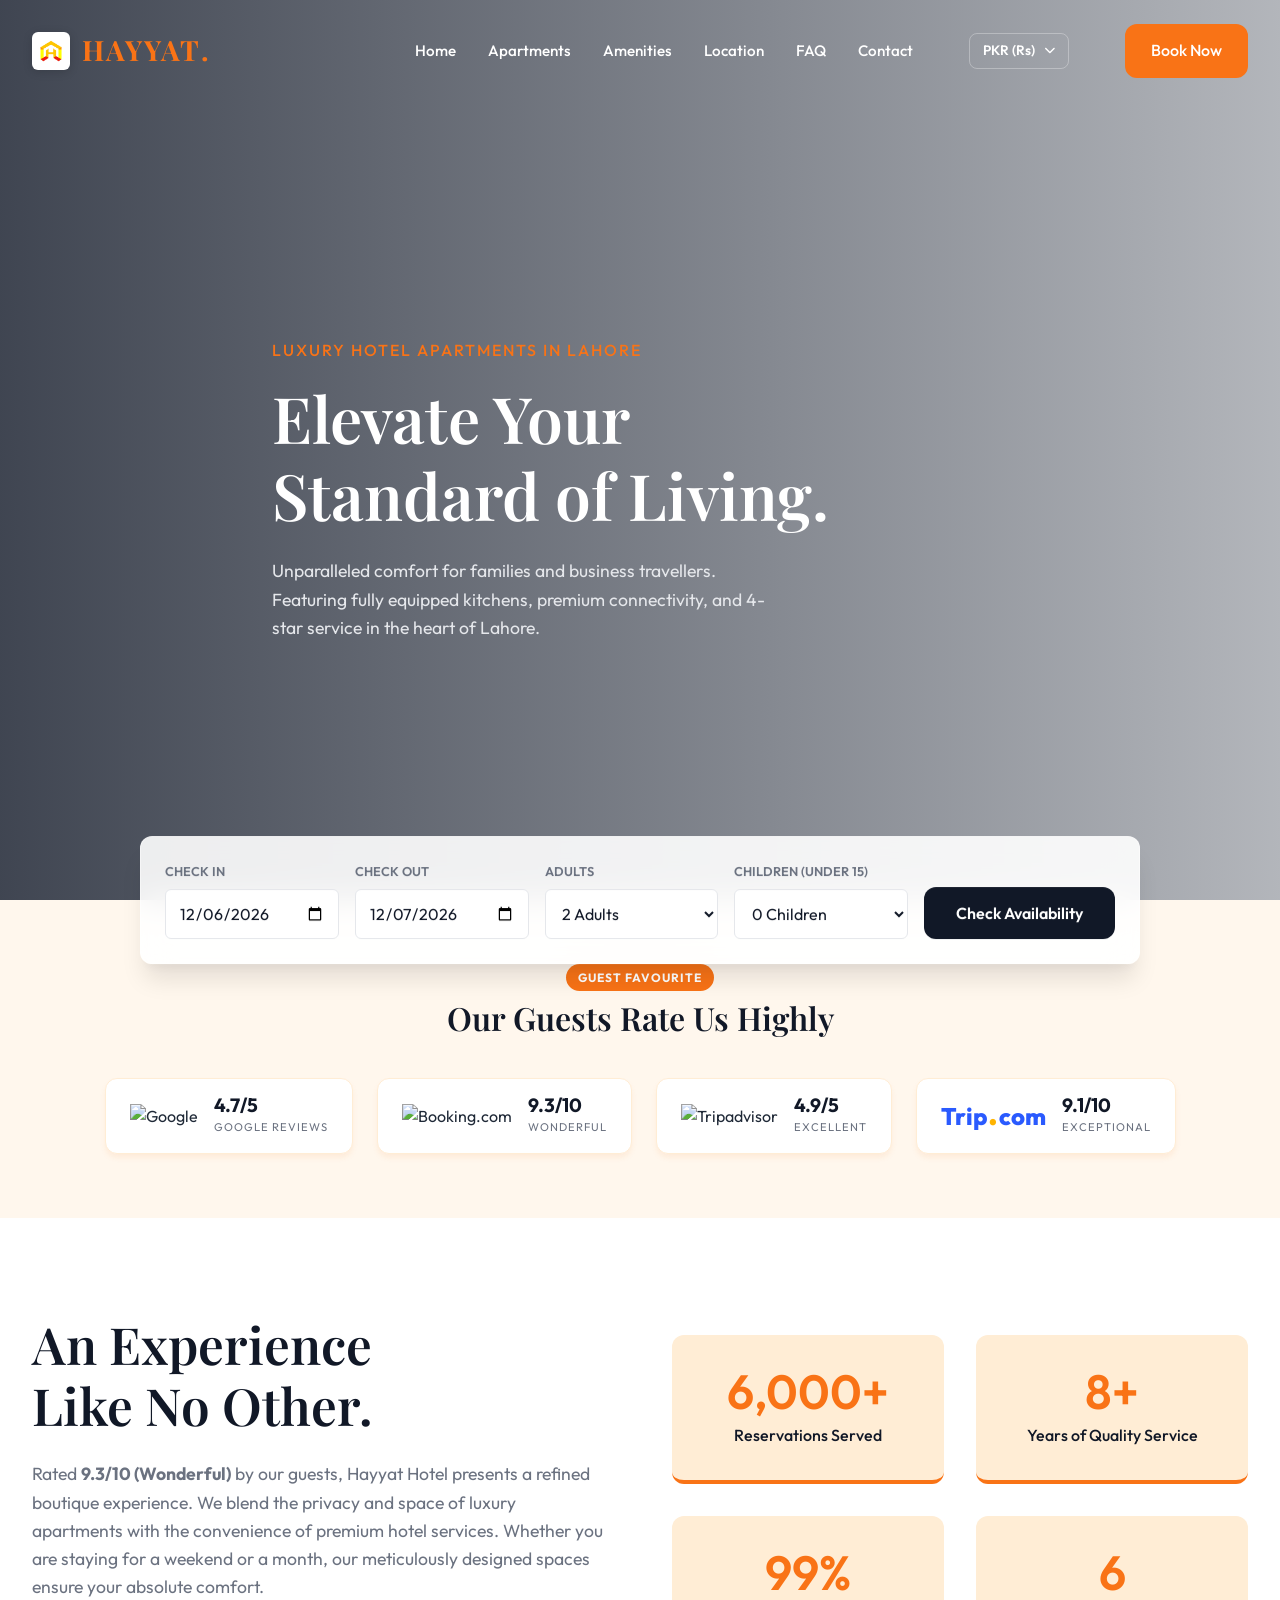
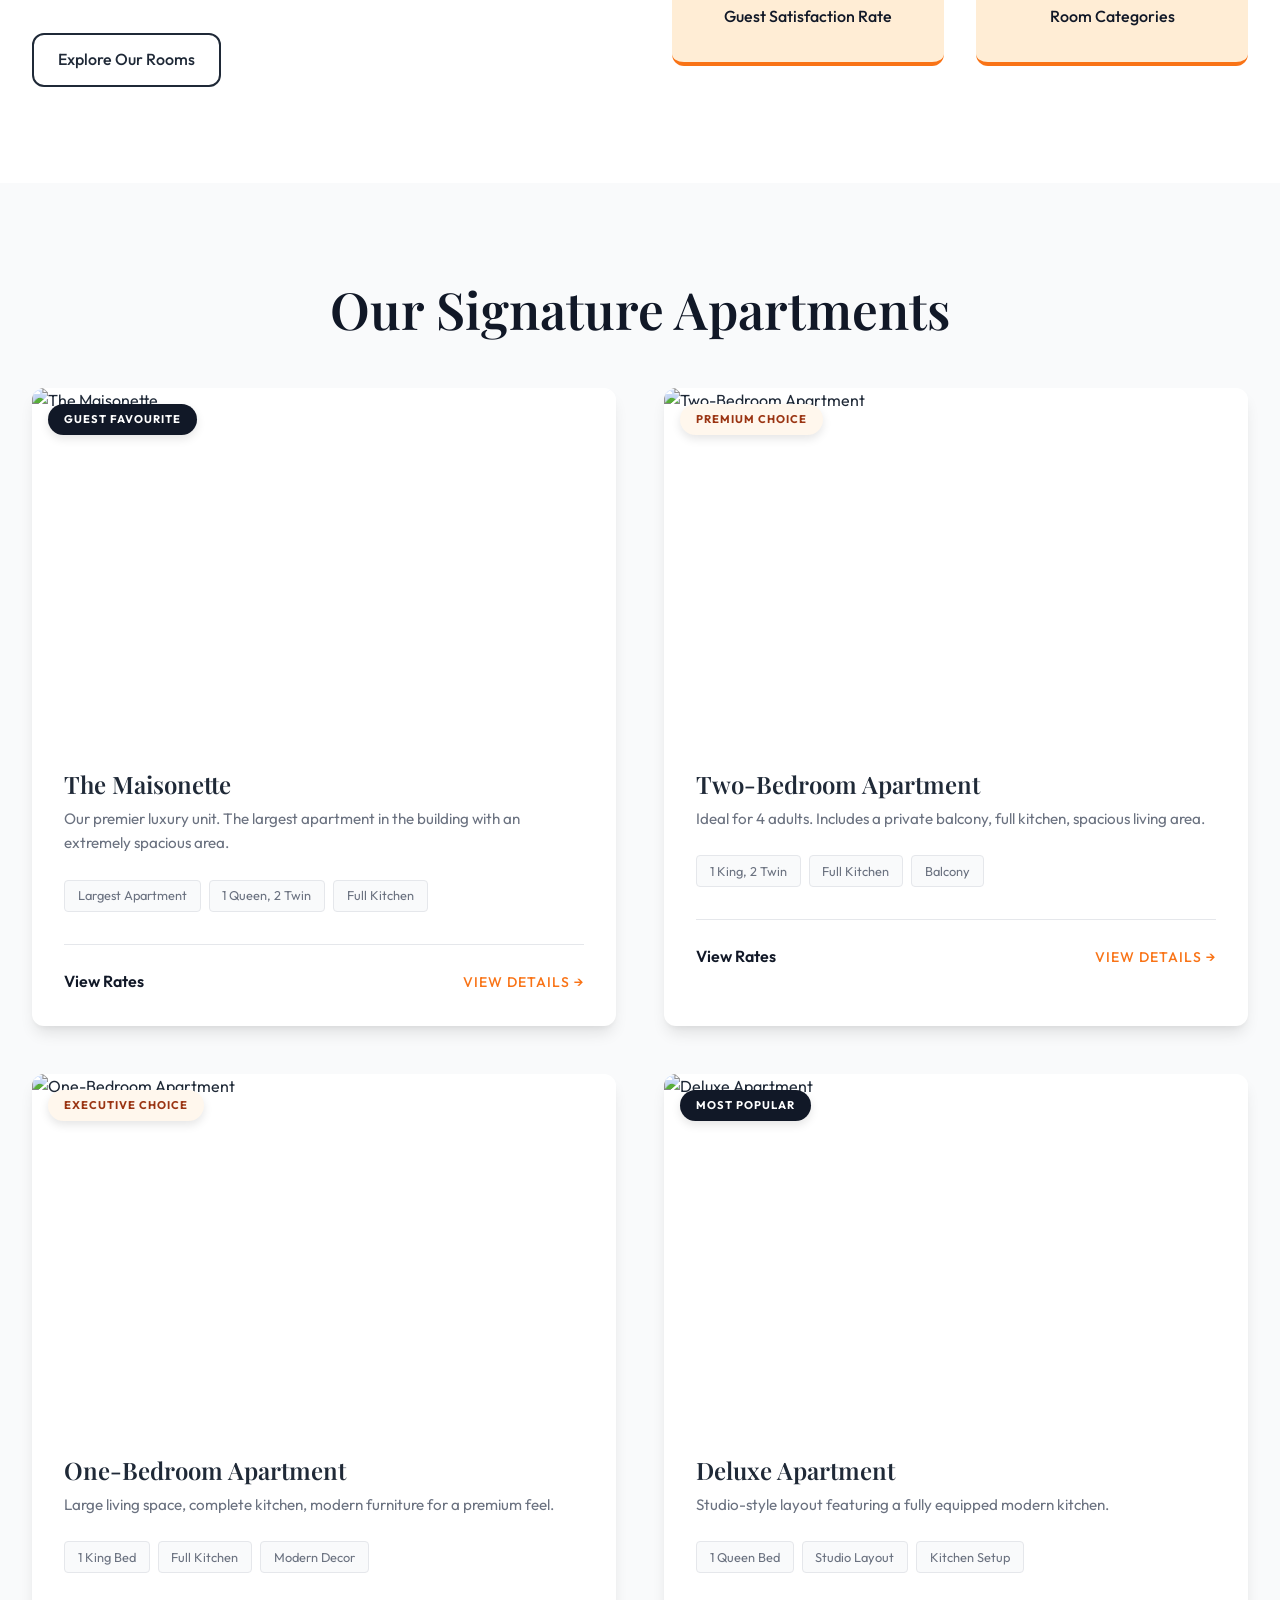
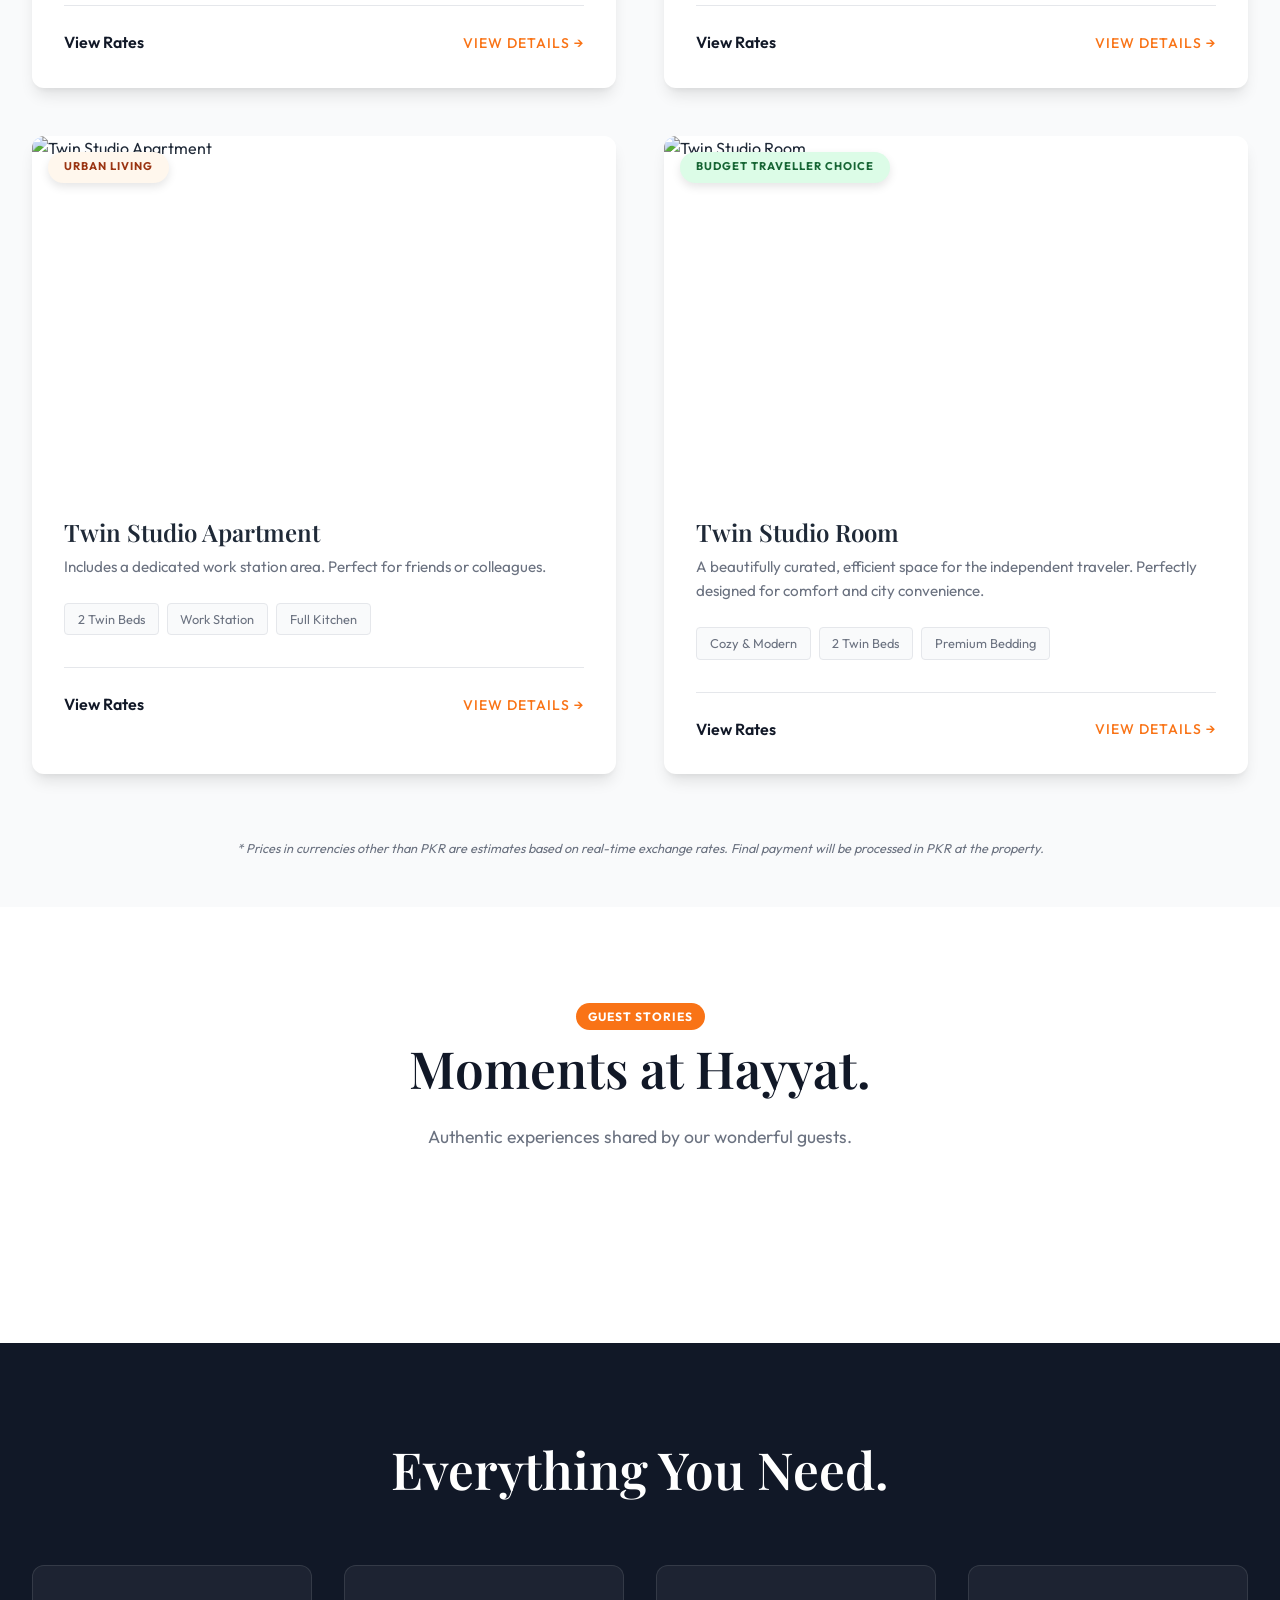
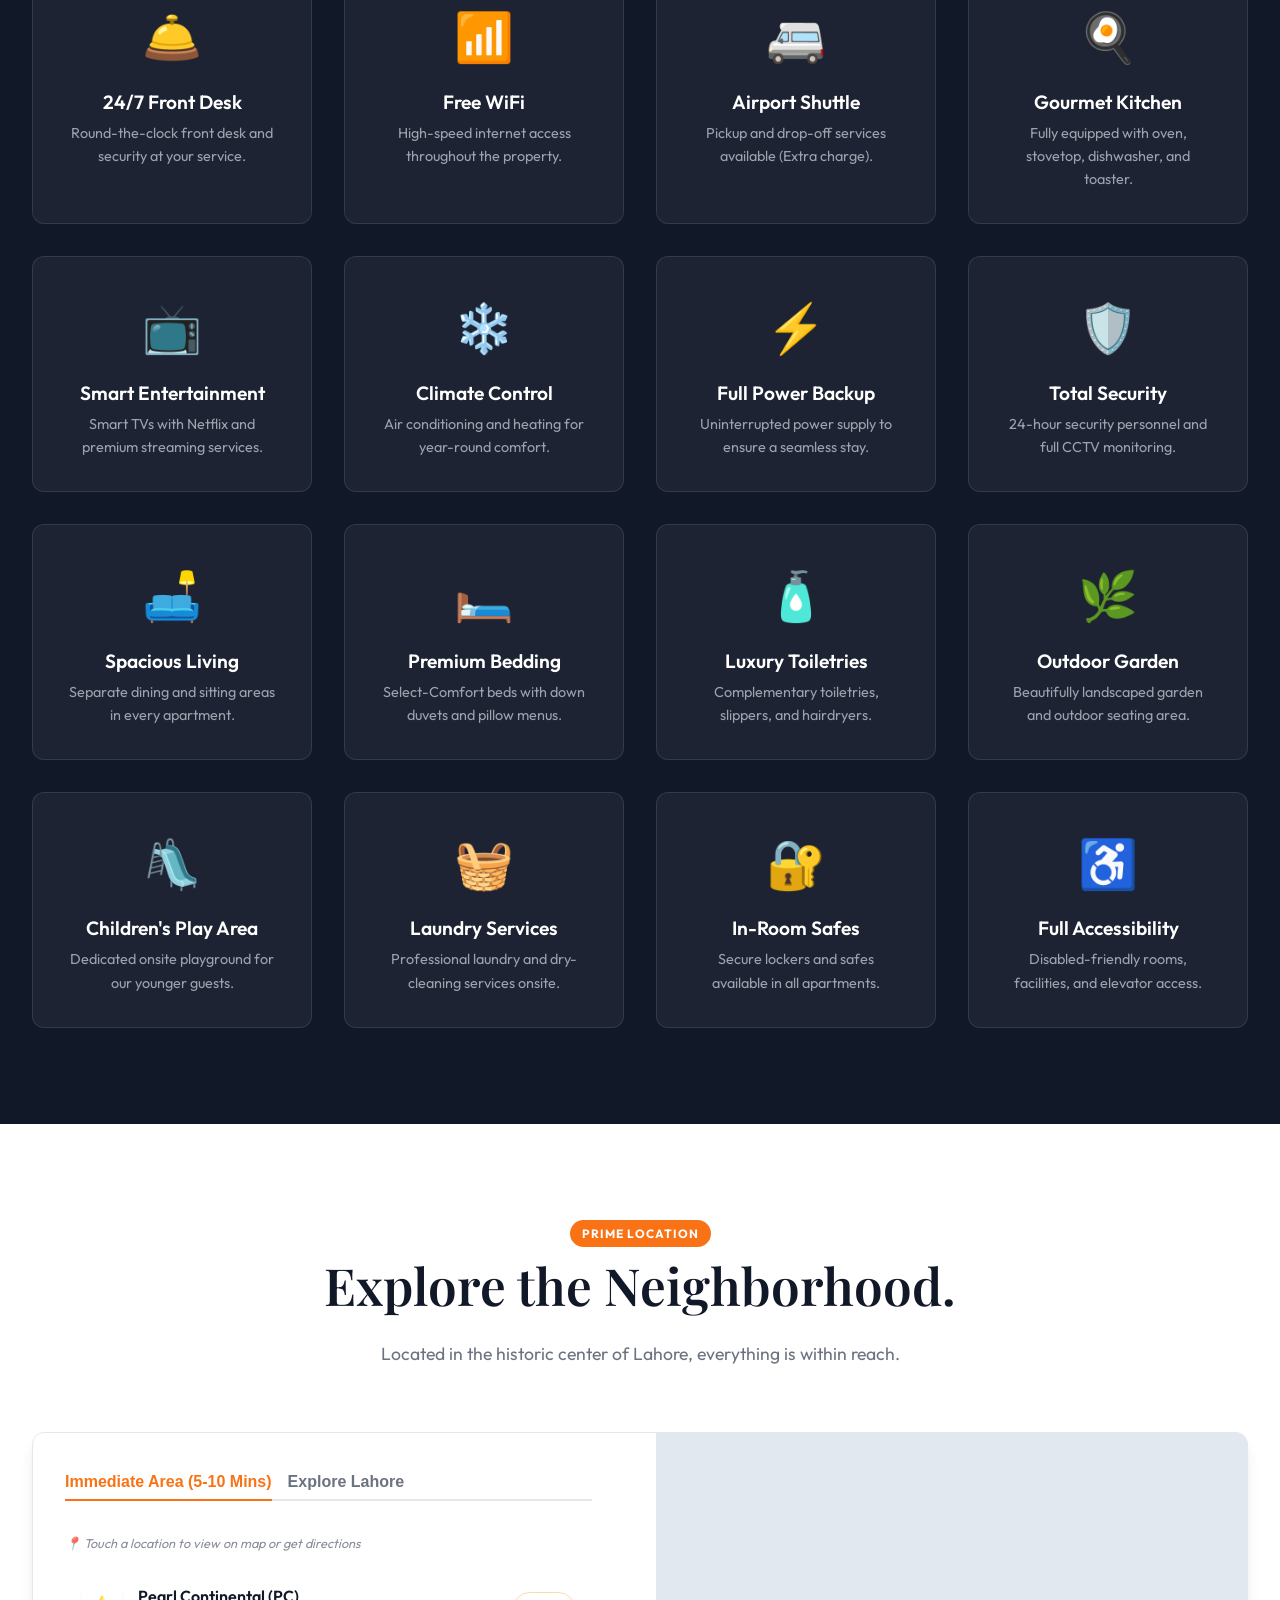
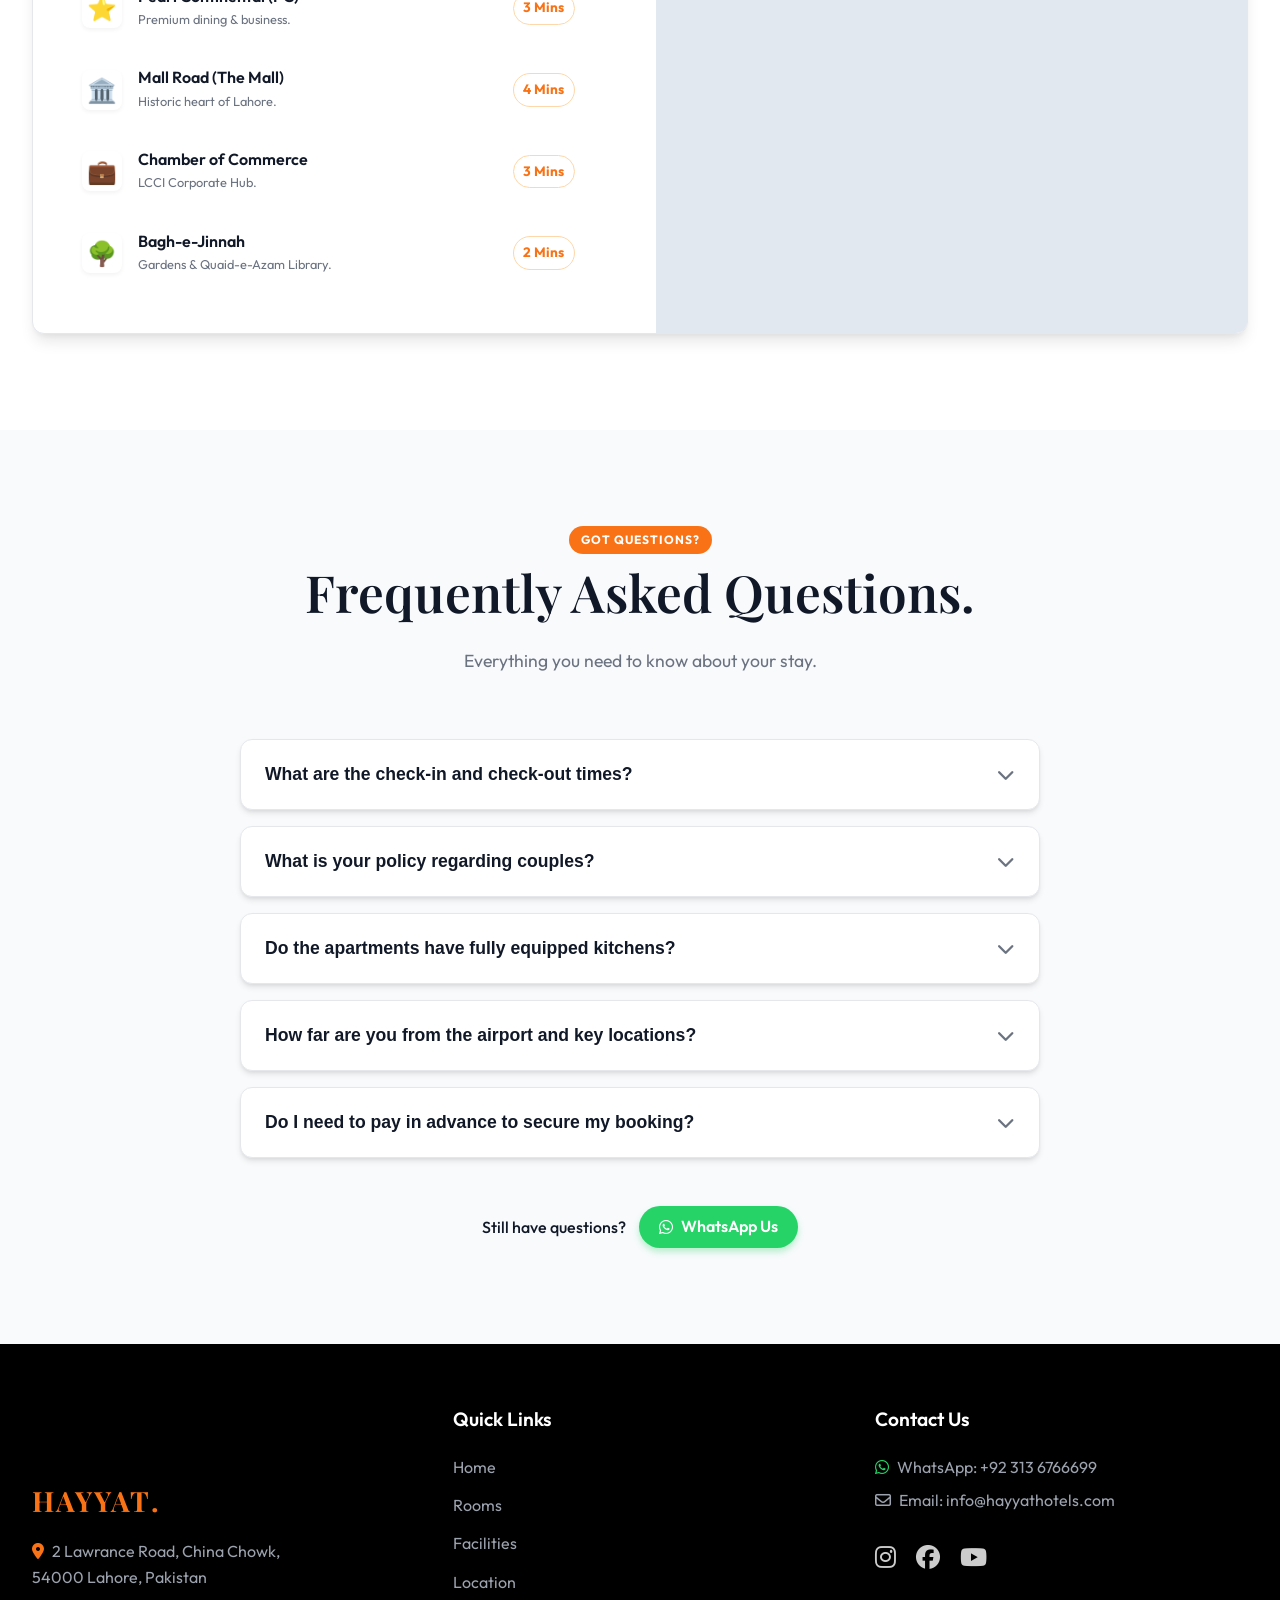
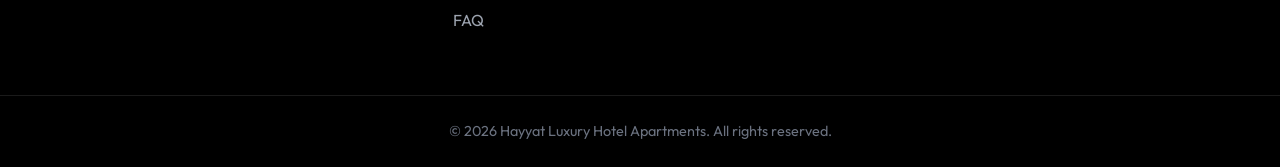
==== index.html @ 5ba3dbfc "refactor: sync currency rates directly from Google Sheets to resolve CORS issues" ====
<!DOCTYPE html>
<html lang="en">

<head>
    <!-- Google tag (gtag.js) -->
    <script async src="https://www.googletagmanager.com/gtag/js?id=G-6K4B95DY69"></script>
    <script>
      window.dataLayer = window.dataLayer || [];
      function gtag(){dataLayer.push(arguments);}
      gtag('js', new Date());

      gtag('config', 'G-6K4B95DY69');
    </script>

    <meta charset="UTF-8">
    <meta name="viewport" content="width=device-width, initial-scale=1.0, viewport-fit=cover">
    <title>Hayyat Luxury Hotel Apartments | Best Hotel in Center of Lahore</title>
    <meta name="description"
        content="Best service apartments in Lahore. Located in the center of Lahore near Mall Road, PC Hotel, and Chamber of Commerce. Furnished luxury apartments perfect for families with full kitchens and premium amenities.">
    <meta name="keywords" content="best hotel in lahore, center of lahore, service apartments lahore, furnished apartments lahore, family hotel lahore, hotel near mall road lahore, hotel near pc hotel lahore, chamber of commerce lahore accommodation">

    <!-- Canonical URL -->
    <link rel="canonical" href="https://hayyathotels.com/">

    <!-- Tell Google to index this page and follow all links -->
    <meta name="robots" content="index, follow, max-snippet:-1, max-image-preview:large, max-video-preview:-1">

    <!-- OpenGraph / Facebook -->
    <meta property="og:type" content="website">
    <meta property="og:url" content="https://hayyathotels.com/">
    <meta property="og:title" content="Hayyat Luxury Hotel Apartments | Best Family Hotel in Lahore">
    <meta property="og:description" content="Premium furnished service apartments in the heart of Lahore. Near Mall Road & PC Hotel. Best for families.">
    <meta property="og:image" content="https://hayyathotels.com/og-image.jpg">
    <meta property="og:locale" content="en_PK">
    <meta property="og:site_name" content="Hayyat Luxury Hotel Apartments">

    <!-- Twitter -->
    <meta property="twitter:card" content="summary_large_image">
    <meta property="twitter:title" content="Hayyat Luxury Hotel Apartments | Lahore">
    <meta property="twitter:description" content="Luxury service apartments in Lahore Center. Best for families. Near Mall Road.">

    <link rel="preconnect" href="https://fonts.googleapis.com">
    <link rel="preconnect" href="https://fonts.gstatic.com" crossorigin>
    <link
        href="https://fonts.googleapis.com/css2?family=Outfit:wght@300;400;500;700&family=Playfair+Display:ital,wght@0,400;0,600;1,400&display=swap"
        rel="stylesheet">
    <link rel="stylesheet" href="style.css?v=2026.05.07.02">
    <link rel="stylesheet" href="https://cdnjs.cloudflare.com/ajax/libs/font-awesome/6.5.1/css/all.min.css">

    <!-- Schema.org / JSON-LD for Google Hotel Search & Rich Results -->
    <script type="application/ld+json" id="hotel-schema">
    {
      "@context": "https://schema.org",
      "@type": "LodgingBusiness",
      "name": "Hayyat Luxury Hotel Apartments",
      "alternateName": "Hayyat Hotel Lahore",
      "description": "Premium luxury service apartments in the center of Lahore, near Mall Road and PC Hotel. Fully furnished and perfect for families, business travellers, and foreign tourists.",
      "image": [
        "https://hayyathotels.com/Logo.png"
      ],
      "logo": "https://hayyathotels.com/Logo.png",
      "url": "https://hayyathotels.com",
      "telephone": "+923136766699",
      "email": "info@hayyathotels.com",
      "priceRange": "PKR 15,000 - PKR 45,000",
      "currenciesAccepted": "PKR",
      "paymentAccepted": "Cash, Bank Transfer",
      "address": {
        "@type": "PostalAddress",
        "streetAddress": "2 Lawrance Road, China Chowk",
        "addressLocality": "Lahore",
        "addressRegion": "Punjab",
        "postalCode": "54000",
        "addressCountry": "PK"
      },
      "geo": {
        "@type": "GeoCoordinates",
        "latitude": 31.5546,
        "longitude": 74.3315
      },
      "hasMap": "https://maps.app.goo.gl/GDDSSphvpEfr51F58",
      "starRating": {
        "@type": "Rating",
        "ratingValue": "4",
        "bestRating": "5"
      },
      "aggregateRating": {
        "@type": "AggregateRating",
        "ratingValue": "4.7",
        "reviewCount": "500",
        "bestRating": "5",
        "worstRating": "1"
      },
      "checkinTime": "14:00",
      "checkoutTime": "12:00",
      "numberOfRooms": "6",
      "petsAllowed": false,
      "smokingAllowed": false,
      "amenityFeature": [
        {"@type": "LocationFeatureSpecification", "name": "Free WiFi", "value": true},
        {"@type": "LocationFeatureSpecification", "name": "Air Conditioning", "value": true},
        {"@type": "LocationFeatureSpecification", "name": "Full Kitchen", "value": true},
        {"@type": "LocationFeatureSpecification", "name": "24-hour Front Desk", "value": true},
        {"@type": "LocationFeatureSpecification", "name": "Airport Shuttle", "value": true},
        {"@type": "LocationFeatureSpecification", "name": "Power Backup", "value": true},
        {"@type": "LocationFeatureSpecification", "name": "CCTV Security", "value": true},
        {"@type": "LocationFeatureSpecification", "name": "Smart TV with Netflix", "value": true},
        {"@type": "LocationFeatureSpecification", "name": "Laundry Service", "value": true},
        {"@type": "LocationFeatureSpecification", "name": "Children's Play Area", "value": true},
        {"@type": "LocationFeatureSpecification", "name": "Outdoor Garden", "value": true},
        {"@type": "LocationFeatureSpecification", "name": "In-Room Safe", "value": true}
      ],
      "containsPlace": [
        {
          "@type": "HotelRoom",
          "name": "The Maisonette",
          "description": "Our premier luxury unit. The largest apartment in the building with an extremely spacious area. Includes 1 Queen and 2 Twin beds, full kitchen.",
          "bed": [{"@type": "BedDetails", "typeOfBed": "Queen", "numberOfBeds": 1}, {"@type": "BedDetails", "typeOfBed": "Twin", "numberOfBeds": 2}],
          "occupancy": {"@type": "QuantitativeValue", "maxValue": 6, "minValue": 1},
          "offers": {
            "@type": "Offer",
            "price": "44000",
            "priceCurrency": "PKR",
            "url": "https://hayyathotels.com/#apartments",
            "availability": "https://schema.org/InStock"
          }
        },
        {
          "@type": "HotelRoom",
          "name": "Two-Bedroom Apartment",
          "description": "Ideal for 4 adults. Includes a private balcony, full kitchen, spacious living area. 1 King and 2 Twin beds.",
          "bed": [{"@type": "BedDetails", "typeOfBed": "King", "numberOfBeds": 1}, {"@type": "BedDetails", "typeOfBed": "Twin", "numberOfBeds": 2}],
          "occupancy": {"@type": "QuantitativeValue", "maxValue": 4, "minValue": 1},
          "offers": {
            "@type": "Offer",
            "price": "30000",
            "priceCurrency": "PKR",
            "url": "https://hayyathotels.com/#apartments",
            "availability": "https://schema.org/InStock"
          }
        },
        {
          "@type": "HotelRoom",
          "name": "One-Bedroom Apartment",
          "description": "Large living space, complete kitchen, modern furniture for a premium feel. 1 King bed.",
          "bed": [{"@type": "BedDetails", "typeOfBed": "King", "numberOfBeds": 1}],
          "occupancy": {"@type": "QuantitativeValue", "maxValue": 2, "minValue": 1},
          "offers": {
            "@type": "Offer",
            "price": "22000",
            "priceCurrency": "PKR",
            "url": "https://hayyathotels.com/#apartments",
            "availability": "https://schema.org/InStock"
          }
        },
        {
          "@type": "HotelRoom",
          "name": "Deluxe Apartment",
          "description": "Studio-style layout featuring a fully equipped modern kitchen. 1 Queen bed.",
          "bed": [{"@type": "BedDetails", "typeOfBed": "Queen", "numberOfBeds": 1}],
          "occupancy": {"@type": "QuantitativeValue", "maxValue": 2, "minValue": 1},
          "offers": {
            "@type": "Offer",
            "price": "18000",
            "priceCurrency": "PKR",
            "url": "https://hayyathotels.com/#apartments",
            "availability": "https://schema.org/InStock"
          }
        },
        {
          "@type": "HotelRoom",
          "name": "Twin Studio Apartment",
          "description": "Includes a dedicated work station area. Perfect for friends or colleagues. 2 Twin beds.",
          "bed": [{"@type": "BedDetails", "typeOfBed": "Twin", "numberOfBeds": 2}],
          "occupancy": {"@type": "QuantitativeValue", "maxValue": 2, "minValue": 1},
          "offers": {
            "@type": "Offer",
            "price": "16000",
            "priceCurrency": "PKR",
            "url": "https://hayyathotels.com/#apartments",
            "availability": "https://schema.org/InStock"
          }
        },
        {
          "@type": "HotelRoom",
          "name": "Twin Studio Room",
          "description": "A beautifully curated, efficient space for the independent traveler. 2 Twin beds.",
          "bed": [{"@type": "BedDetails", "typeOfBed": "Twin", "numberOfBeds": 2}],
          "occupancy": {"@type": "QuantitativeValue", "maxValue": 2, "minValue": 1},
          "offers": {
            "@type": "Offer",
            "price": "14000",
            "priceCurrency": "PKR",
            "url": "https://hayyathotels.com/#apartments",
            "availability": "https://schema.org/InStock"
          }
        }
      ],
      "sameAs": [
        "https://www.instagram.com/hayyatlahore",
        "https://www.facebook.com/share/1Dkk2NuL6A/",
        "https://youtube.com/@hayyatlahore",
        "https://www.booking.com/Share-JjPXhtL",
        "https://www.tripadvisor.com/Hotel_Review-g295413-d16819115-Reviews-Hayyat_Luxury_Apartments-Lahore_Punjab_Province.html"
      ]
    }
    </script>
    
    <!-- FAQ Schema for SEO -->
    <script type="application/ld+json">
    {
      "@context": "https://schema.org",
      "@type": "FAQPage",
      "mainEntity": [
        {
          "@type": "Question",
          "name": "What are the check-in and check-out times?",
          "acceptedAnswer": {
            "@type": "Answer",
            "text": "Standard check-in is from 14:00, and check-out is until 12:00. Early check-in or late check-out is subject to availability."
          }
        },
        {
          "@type": "Question",
          "name": "What is your policy regarding couples?",
          "acceptedAnswer": {
            "@type": "Answer",
            "text": "We strictly accommodate families, married couples, business travelers, and foreign tourists. Unmarried couples are not permitted as per property policy."
          }
        },
        {
          "@type": "Question",
          "name": "Do the apartments have fully equipped kitchens?",
          "acceptedAnswer": {
            "@type": "Answer",
            "text": "Yes, all our apartments (except the Studio Room) feature gourmet kitchens equipped with an oven, stovetop, refrigerator, and necessary utensils for your convenience."
          }
        },
        {
          "@type": "Question",
          "name": "How far are you from the airport and key locations?",
          "acceptedAnswer": {
            "@type": "Answer",
            "text": "We are centrally located near Mall Road and PC Hotel. Allama Iqbal International Airport is approximately a 25-minute drive away. We also offer airport shuttle services upon request."
          }
        },
        {
          "@type": "Question",
          "name": "Do I need to pay in advance to secure my booking?",
          "acceptedAnswer": {
            "@type": "Answer",
            "text": "No payment is required at the time of booking. You can reserve your room online and pay securely at the property upon arrival."
          }
        }
      ]
    }
    </script>
</head>


<body>
    <!-- Navbar -->
    <header id="navbar">
        <div class="container nav-container">
            <a href="#" class="logo">
                <img src="Logo.png" alt="Hayyat Logo" class="logo-img">
                <span class="logo-text">HAYYAT<span>.</span></span>
            </a>
            <nav>
                <ul class="nav-links">
                    <li><a href="#home">Home</a></li>
                    <li><a href="#apartments">Apartments</a></li>
                    <li><a href="#amenities">Amenities</a></li>
                    <li><a href="#neighborhood">Location</a></li>
                    <li><a href="#faq">FAQ</a></li>
                    <li><a href="#contact">Contact</a></li>
                </ul>
                <div class="currency-container">
                    <div class="custom-currency-dropdown" id="currency-dropdown-wrapper">
                        <div class="selected-currency" id="selected-currency-trigger">
                            <span id="current-currency-text">PKR (Rs)</span>
                            <i class="fas fa-chevron-down"></i>
                        </div>
                        <ul class="currency-options" id="currency-options-list">
                            <li data-value="PKR">PKR (Rs)</li>
                            <li data-value="USD">USD ($)</li>
                            <li data-value="EUR">EUR (€)</li>
                            <li data-value="GBP">GBP (£)</li>
                        </ul>
                    </div>
                </div>
                <a href="#booking-section" class="btn-primary">Book Now</a>
            </nav>
            <div class="hamburger">
                <span class="bar"></span>
                <span class="bar"></span>
                <span class="bar"></span>
            </div>
        </div>
    </header>

    <!-- Hero Section -->
    <section id="home" class="hero">
        <div id="hero-slider" class="hero-bg">
            <!-- Slides will be injected here -->
        </div>
        <div class="hero-overlay"></div>
        <div class="container hero-content">
            <p class="subtitle animate-up">Luxury Hotel Apartments in Lahore</p>
            <h1 class="animate-up delay-1">Elevate Your<br>Standard of Living.</h1>
            <p class="hero-desc animate-up delay-2">Unparalleled comfort for families and business travellers. Featuring
                fully equipped kitchens, premium connectivity, and 4-star service in the heart of Lahore.</p>
        </div>

        <!-- Sticky Booking Bar -->
        <div id="booking-section" class="booking-bar animate-up delay-3">

            <form action="#" class="booking-form">
                <div class="input-group">
                    <label for="checkin">Check In</label>
                    <input type="date" id="checkin" required>
                </div>
                <div class="input-group">
                    <label for="checkout">Check Out</label>
                    <input type="date" id="checkout" required>
                </div>
                <div class="input-group">
                    <label for="adults">Adults</label>
                    <select id="adults">
                        <option value="1">1 Adult</option>
                        <option value="2" selected>2 Adults</option>
                        <option value="3">3 Adults</option>
                        <option value="4">4 Adults</option>
                        <option value="5">5 Adults</option>
                        <option value="6">6 Adults</option>
                        <option value="7">7 Adults</option>
                        <option value="8">8 Adults</option>
                        <option value="9">9 Adults</option>
                    </select>
                </div>
                <div class="input-group">
                    <label for="children">Children (Under 15)</label>
                    <select id="children">
                        <option value="0" selected>0 Children</option>
                        <option value="1">1 Child</option>
                        <option value="2">2 Children</option>
                        <option value="3">3 Children</option>
                        <option value="4">4 Children</option>
                        <option value="5">5 Children</option>
                        <option value="6">6 Children</option>
                        <option value="7">7 Children</option>
                        <option value="8">8 Children</option>
                        <option value="9">9 Children</option>
                    </select>
                </div>
                <button type="submit" class="btn-booking">Check Availability</button>
            </form>
        </div>
    </section>

    <!-- Trust Badges Section -->
    <div class="trust-bar">
        <div class="container">
            <div class="trust-header fade-in-scroll">
                <span class="trust-tag">Guest Favourite</span>
                <h3 class="trust-title">Our Guests Rate Us Highly</h3>
            </div>
            <div class="trust-container">
                <a href="https://www.google.com/maps/search/Hayyat+Luxury+Hotel+Apartments+Lahore" target="_blank"
                    class="trust-item">
                    <img src="https://upload.wikimedia.org/wikipedia/commons/2/2f/Google_2015_logo.svg" alt="Google"
                        class="trust-logo google-wordmark">
                    <div class="trust-info">
                        <span class="rating-value">4.7/5</span>
                        <span class="rating-label">Google Reviews</span>
                    </div>
                </a>
                <a href="https://www.booking.com/Share-JjPXhtL" target="_blank" class="trust-item">
                    <img src="https://upload.wikimedia.org/wikipedia/commons/b/be/Booking.com_logo.svg"
                        alt="Booking.com" class="trust-logo">
                    <div class="trust-info">
                        <span class="rating-value">9.3/10</span>
                        <span class="rating-label">Wonderful</span>
                    </div>
                </a>
                <a href="https://www.tripadvisor.com/Hotel_Review-g295413-d16819115-Reviews-Hayyat_Luxury_Apartments-Lahore_Punjab_Province.html"
                    target="_blank" class="trust-item">
                    <img src="https://static.tacdn.com/img2/brand_refresh/Tripadvisor_lockup_horizontal_secondary_registered.svg"
                        alt="Tripadvisor" class="trust-logo">
                    <div class="trust-info">
                        <span class="rating-value">4.9/5</span>
                        <span class="rating-label">Excellent</span>
                    </div>
                </a>
                <a href="https://www.trip.com/w/1CtCQwUiGU2" target="_blank" class="trust-item">
                    <div class="trip-logo-custom">Trip<span>.</span>com</div>
                    <div class="trust-info">
                        <span class="rating-value">9.1/10</span>
                        <span class="rating-label">Exceptional</span>
                    </div>
                </a>
            </div>
        </div>
    </div>



    <!-- Introductory Section -->
    <section id="about" class="about section-padding">
        <div class="container about-grid">
            <div class="about-text fade-in-scroll">
                <h2 class="section-title">An Experience<br>Like No Other.</h2>
                <p>Rated <strong>9.3/10 (Wonderful)</strong> by our guests, Hayyat Hotel presents a refined boutique
                    experience. We blend the privacy and space of luxury apartments with the convenience of premium
                    hotel services. Whether you are staying for a weekend or a month, our meticulously designed spaces
                    ensure your absolute comfort.</p>
                <a href="#apartments" class="btn-secondary">Explore Our Rooms</a>
            </div>
            <div class="about-stats fade-in-scroll">
                <div class="stat-box">
                    <h3>6,000+</h3>
                    <p>Reservations Served</p>
                </div>
                <div class="stat-box">
                    <h3>8+</h3>
                    <p>Years of Quality Service</p>
                </div>
                <div class="stat-box">
                    <h3>99%</h3>
                    <p>Guest Satisfaction Rate</p>
                </div>
                <div class="stat-box">
                    <h3>6</h3>
                    <p>Room Categories</p>
                </div>
            </div>
        </div>
    </section>


    <!-- Apartments Showcase -->
    <section id="apartments" class="apartments section-padding">
        <div class="container">
            <h2 class="section-title text-center fade-in-scroll">Our Signature Apartments</h2>
            <div class="room-grid">
                <!-- 1. The Maisonette -->
                <div class="room-card fade-in-scroll" data-room="The Maisonette">
                    <div class="room-img-container">
                        <img src="" alt="The Maisonette" class="room-img">
                        <div class="badge badge-featured">Guest Favourite</div>
                    </div>
                    <div class="room-info">
                        <h3>The Maisonette</h3>
                        <p>Our premier luxury unit. The largest apartment in the building with an extremely spacious
                            area.</p>
                        <ul class="room-features">
                            <li>Largest Apartment</li>
                            <li>1 Queen, 2 Twin</li>
                            <li>Full Kitchen</li>
                        </ul>
                        <div class="room-footer">
                            <span class="price">View Rates</span>
                            <button class="btn-text open-details">View Details &rarr;</button>
                        </div>
                    </div>
                </div>

                <!-- 2. Two-Bedroom Apartment -->
                <div class="room-card fade-in-scroll delay-1" data-room="Two-Bedroom Apartment">
                    <div class="room-img-container">
                        <img src="" alt="Two-Bedroom Apartment" class="room-img">
                        <div class="badge badge-premium">Premium Choice</div>
                    </div>
                    <div class="room-info">
                        <h3>Two-Bedroom Apartment</h3>
                        <p>Ideal for 4 adults. Includes a private balcony, full kitchen, spacious living area.</p>
                        <ul class="room-features">
                            <li>1 King, 2 Twin</li>
                            <li>Full Kitchen</li>
                            <li>Balcony</li>
                        </ul>
                        <div class="room-footer">
                            <span class="price">View Rates</span>
                            <button class="btn-text open-details">View Details &rarr;</button>
                        </div>
                    </div>
                </div>

                <!-- 3. One-Bedroom Apartment -->
                <div class="room-card fade-in-scroll delay-2" data-room="One-Bedroom Apartment">
                    <div class="room-img-container">
                        <img src="" alt="One-Bedroom Apartment" class="room-img">
                        <div class="badge badge-premium">Executive Choice</div>
                    </div>
                    <div class="room-info">
                        <h3>One-Bedroom Apartment</h3>
                        <p>Large living space, complete kitchen, modern furniture for a premium feel.</p>
                        <ul class="room-features">
                            <li>1 King Bed</li>
                            <li>Full Kitchen</li>
                            <li>Modern Decor</li>
                        </ul>
                        <div class="room-footer">
                            <span class="price">View Rates</span>
                            <button class="btn-text open-details">View Details &rarr;</button>
                        </div>
                    </div>
                </div>

                <!-- 4. Deluxe Apartment -->
                <div class="room-card fade-in-scroll" data-room="Deluxe Apartment">
                    <div class="room-img-container">
                        <img src="" alt="Deluxe Apartment" class="room-img">
                        <div class="badge badge-featured">Most Popular</div>
                    </div>
                    <div class="room-info">
                        <h3>Deluxe Apartment</h3>
                        <p>Studio-style layout featuring a fully equipped modern kitchen.</p>
                        <ul class="room-features">
                            <li>1 Queen Bed</li>
                            <li>Studio Layout</li>
                            <li>Kitchen Setup</li>
                        </ul>
                        <div class="room-footer">
                            <span class="price">View Rates</span>
                            <button class="btn-text open-details">View Details &rarr;</button>
                        </div>
                    </div>
                </div>

                <!-- 5. Twin Studio Apartment -->
                <div class="room-card fade-in-scroll delay-1" data-room="Twin Studio Apartment">
                    <div class="room-img-container">
                        <img src="" alt="Twin Studio Apartment" class="room-img">
                        <div class="badge badge-premium">Urban Living</div>
                    </div>
                    <div class="room-info">
                        <h3>Twin Studio Apartment</h3>
                        <p>Includes a dedicated work station area. Perfect for friends or colleagues.</p>
                        <ul class="room-features">
                            <li>2 Twin Beds</li>
                            <li>Work Station</li>
                            <li>Full Kitchen</li>
                        </ul>
                        <div class="room-footer">
                            <span class="price">View Rates</span>
                            <button class="btn-text open-details">View Details &rarr;</button>
                        </div>
                    </div>
                </div>

                <!-- 6. Twin Studio Room -->
                <div class="room-card fade-in-scroll delay-2" data-room="Twin Studio Room">
                    <div class="room-img-container">
                        <img src="" alt="Twin Studio Room" class="room-img">
                        <div class="badge badge-budget">Budget Traveller Choice</div>
                    </div>
                    <div class="room-info">
                        <h3>Twin Studio Room</h3>
                        <p>A beautifully curated, efficient space for the independent traveler. Perfectly designed for
                            comfort and city convenience.</p>
                        <ul class="room-features">
                            <li>Cozy & Modern</li>
                            <li>2 Twin Beds</li>
                            <li>Premium Bedding</li>
                        </ul>
                        <div class="room-footer">
                            <span class="price">View Rates</span>
                            <button class="btn-text open-details">View Details &rarr;</button>
                        </div>
                    </div>
                </div>
            </div>
        </div>
    </section>

    <div class="container currency-disclaimer fade-in-scroll">
        <p>* Prices in currencies other than PKR are estimates based on real-time exchange rates. Final payment will be processed in PKR at the property.</p>
    </div>

    <!-- Guest Gallery Section -->
    <section id="gallery" class="guest-gallery section-padding">
        <div class="container">
            <div class="gallery-header text-center fade-in-scroll">
                <span class="trust-tag">Guest Stories</span>
                <h2 class="section-title">Moments at Hayyat.</h2>
                <p>Authentic experiences shared by our wonderful guests.</p>
            </div>
        </div>

        <div class="reel-wrapper">
            <div class="reel-track" id="guest-reel">
                <!-- Cards will be injected via JavaScript -->
            </div>
        </div>
    </section>

    <!-- Amenities Section -->
    <section id="amenities" class="amenities section-padding pattern-bg">
        <div class="container">
            <h2 class="section-title fade-in-scroll">Everything You Need.</h2>
            <div class="amenities-grid">
                <!-- 1 -->
                <div class="amenity-item fade-in-scroll">
                    <div class="icon">🛎️</div>
                    <h4>24/7 Front Desk</h4>
                    <p>Round-the-clock front desk and security at your service.</p>
                </div>
                <!-- 2 -->
                <div class="amenity-item fade-in-scroll">
                    <div class="icon">📶</div>
                    <h4>Free WiFi</h4>
                    <p>High-speed internet access throughout the property.</p>
                </div>
                <!-- 3 -->
                <div class="amenity-item fade-in-scroll">
                    <div class="icon">🚐</div>
                    <h4>Airport Shuttle</h4>
                    <p>Pickup and drop-off services available (Extra charge).</p>
                </div>
                <!-- 4 -->
                <div class="amenity-item fade-in-scroll">
                    <div class="icon">🍳</div>
                    <h4>Gourmet Kitchen</h4>
                    <p>Fully equipped with oven, stovetop, dishwasher, and toaster.</p>
                </div>
                <!-- 5 -->
                <div class="amenity-item fade-in-scroll mobile-hidden">
                    <div class="icon">📺</div>
                    <h4>Smart Entertainment</h4>
                    <p>Smart TVs with Netflix and premium streaming services.</p>
                </div>
                <!-- 6 -->
                <div class="amenity-item fade-in-scroll mobile-hidden">
                    <div class="icon">❄️</div>
                    <h4>Climate Control</h4>
                    <p>Air conditioning and heating for year-round comfort.</p>
                </div>
                <!-- 7 -->
                <div class="amenity-item fade-in-scroll mobile-hidden">
                    <div class="icon">⚡</div>
                    <h4>Full Power Backup</h4>
                    <p>Uninterrupted power supply to ensure a seamless stay.</p>
                </div>
                <!-- 8 -->
                <div class="amenity-item fade-in-scroll mobile-hidden">
                    <div class="icon">🛡️</div>
                    <h4>Total Security</h4>
                    <p>24-hour security personnel and full CCTV monitoring.</p>
                </div>
                <!-- 9 -->
                <div class="amenity-item fade-in-scroll mobile-hidden">
                    <div class="icon">🛋️</div>
                    <h4>Spacious Living</h4>
                    <p>Separate dining and sitting areas in every apartment.</p>
                </div>
                <!-- 10 -->
                <div class="amenity-item fade-in-scroll mobile-hidden">
                    <div class="icon">🛏️</div>
                    <h4>Premium Bedding</h4>
                    <p>Select-Comfort beds with down duvets and pillow menus.</p>
                </div>
                <!-- 11 -->
                <div class="amenity-item fade-in-scroll mobile-hidden">
                    <div class="icon">🧴</div>
                    <h4>Luxury Toiletries</h4>
                    <p>Complementary toiletries, slippers, and hairdryers.</p>
                </div>
                <!-- 12 -->
                <div class="amenity-item fade-in-scroll mobile-hidden">
                    <div class="icon">🌿</div>
                    <h4>Outdoor Garden</h4>
                    <p>Beautifully landscaped garden and outdoor seating area.</p>
                </div>
                <!-- 13 -->
                <div class="amenity-item fade-in-scroll mobile-hidden">
                    <div class="icon">🛝</div>
                    <h4>Children's Play Area</h4>
                    <p>Dedicated onsite playground for our younger guests.</p>
                </div>
                <!-- 14 -->
                <div class="amenity-item fade-in-scroll mobile-hidden">
                    <div class="icon">🧺</div>
                    <h4>Laundry Services</h4>
                    <p>Professional laundry and dry-cleaning services onsite.</p>
                </div>
                <!-- 15 -->
                <div class="amenity-item fade-in-scroll mobile-hidden">
                    <div class="icon">🔐</div>
                    <h4>In-Room Safes</h4>
                    <p>Secure lockers and safes available in all apartments.</p>
                </div>
                <!-- 16 -->
                <div class="amenity-item fade-in-scroll mobile-hidden">
                    <div class="icon">♿</div>
                    <h4>Full Accessibility</h4>
                    <p>Disabled-friendly rooms, facilities, and elevator access.</p>
                </div>
            </div>
            <!-- View All Amenities button (mobile only) -->
            <div class="view-amenities-btn-wrap">
                <button class="btn-view-amenities" id="open-amenities-modal">
                    <span>🏨</span> View All Amenities
                </button>
            </div>
        </div>
    </section>

    <!-- Neighborhood Section -->
    <section id="neighborhood" class="neighborhood section-padding pattern-bg">
        <div class="container">
            <div class="gallery-header text-center fade-in-scroll">
                <span class="trust-tag">Prime Location</span>
                <h2 class="section-title">Explore the Neighborhood.</h2>
                <p>Located in the historic center of Lahore, everything is within reach.</p>
            </div>

            <div class="nh-layout fade-in-scroll">
                <!-- Left: Interactive List -->
                <div class="nh-list">
                    <div class="nh-tabs">
                        <button class="nh-tab active" data-target="nh-immediate">Immediate Area (5-10 Mins)</button>
                        <button class="nh-tab" data-target="nh-explore">Explore Lahore</button>
                    </div>

                    <p class="nh-hint">📍 Touch a location to view on map or get directions</p>

                    <div id="nh-immediate" class="nh-content active">
                        <div class="nh-card" data-query="Pearl Continental Hotel Lahore">
                            <div class="nh-icon">⭐</div>
                            <div class="nh-info">
                                <h4>Pearl Continental (PC)</h4>
                                <p>Premium dining & business.</p>
                            </div>
                            <div class="nh-dist">3 Mins</div>
                        </div>
                        <div class="nh-card" data-query="Mall Road Lahore">
                            <div class="nh-icon">🏛️</div>
                            <div class="nh-info">
                                <h4>Mall Road (The Mall)</h4>
                                <p>Historic heart of Lahore.</p>
                            </div>
                            <div class="nh-dist">4 Mins</div>
                        </div>
                        <div class="nh-card" data-query="Lahore Chamber of Commerce">
                            <div class="nh-icon">💼</div>
                            <div class="nh-info">
                                <h4>Chamber of Commerce</h4>
                                <p>LCCI Corporate Hub.</p>
                            </div>
                            <div class="nh-dist">3 Mins</div>
                        </div>
                        <div class="nh-card" data-query="Bagh e Jinnah Lahore">
                            <div class="nh-icon">🌳</div>
                            <div class="nh-info">
                                <h4>Bagh-e-Jinnah</h4>
                                <p>Gardens & Quaid-e-Azam Library.</p>
                            </div>
                            <div class="nh-dist">2 Mins</div>
                        </div>
                    </div>

                    <div id="nh-explore" class="nh-content">
                        <div class="nh-card explore-card">
                            <div class="nh-card-header">
                                <div class="nh-icon">🕌</div>
                                <div class="nh-info">
                                    <h4>Heritage & Landmarks</h4>
                                </div>
                            </div>
                            <div class="nh-sub-links">
                                <button class="nh-pill" data-query="Badshahi Mosque Lahore">Badshahi Mosque</button>
                                <button class="nh-pill" data-query="Lahore Fort">Lahore Fort</button>
                                <button class="nh-pill" data-query="Minar e Pakistan Lahore">Minar-e-Pakistan</button>
                                <button class="nh-pill" data-query="Wagah Border Lahore">Wagah Border</button>
                            </div>
                        </div>

                        <div class="nh-card explore-card">
                            <div class="nh-card-header">
                                <div class="nh-icon">🛍️</div>
                                <div class="nh-info">
                                    <h4>Shopping Hubs</h4>
                                </div>
                            </div>
                            <div class="nh-sub-links">
                                <button class="nh-pill" data-query="Gulberg Galleria Lahore">Gulberg Galleria</button>
                                <button class="nh-pill" data-query="MM Alam Road Lahore">MM Alam Road</button>
                                <button class="nh-pill" data-query="Packages Mall Lahore">Packages Mall</button>
                                <button class="nh-pill" data-query="Emporium Mall Lahore">Emporium Mall</button>
                            </div>
                        </div>

                        <div class="nh-card explore-card">
                            <div class="nh-card-header">
                                <div class="nh-icon">🏥</div>
                                <div class="nh-info">
                                    <h4>Healthcare Facilities</h4>
                                </div>
                            </div>
                            <div class="nh-sub-links">
                                <button class="nh-pill" data-query="Mayo Hospital Lahore">Mayo Hospital</button>
                                <button class="nh-pill" data-query="Services Hospital Lahore">Services Hospital</button>
                                <button class="nh-pill" data-query="Ganga Ram Hospital Lahore">Ganga Ram</button>
                                <button class="nh-pill" data-query="Shaukat Khanum Hospital Lahore">Shaukat Khanum</button>
                            </div>
                        </div>

                        <div class="nh-card explore-card">
                            <div class="nh-card-header">
                                <div class="nh-icon">✈️</div>
                                <div class="nh-info">
                                    <h4>Regional Transit</h4>
                                </div>
                            </div>
                            <div class="nh-sub-links">
                                <button class="nh-pill" data-query="Lahore Railway Station">Railway Station</button>
                                <button class="nh-pill" data-query="Allama Iqbal International Airport Lahore">LHE Airport</button>
                                <button class="nh-pill" data-query="Daewoo Express Thokar Niaz Baig Lahore">Daewoo Terminal</button>
                            </div>
                        </div>
                    </div>
                </div>

                <!-- Right: Map -->
                <div class="nh-map-container">
                    <div id="nh-map-loader" class="nh-map-loader" style="display: none;">
                        <i class="fas fa-circle-notch fa-spin"></i>
                    </div>
                    <iframe 
                        id="nh-iframe"
                        src="https://maps.google.com/maps?width=100%25&amp;height=600&amp;hl=en&amp;q=2%20Lawrance%20Road,%20China%20Chowk,%20Lahore+(Hayyat%20Luxury%20Hotel)&amp;t=&amp;z=14&amp;ie=UTF8&amp;iwloc=B&amp;output=embed" 
                        width="100%" 
                        height="100%" 
                        style="border:0;" 
                        allowfullscreen="" 
                        loading="lazy" 
                        referrerpolicy="no-referrer-when-downgrade">
                    </iframe>
                </div>
            </div>
        </div>
    </section>

    <!-- FAQ Section -->
    <section id="faq" class="faq section-padding">
        <div class="container">
            <div class="gallery-header text-center fade-in-scroll">
                <span class="trust-tag">Got Questions?</span>
                <h2 class="section-title">Frequently Asked Questions.</h2>
                <p>Everything you need to know about your stay.</p>
            </div>
            
            <div class="faq-container fade-in-scroll">
                <div class="faq-item">
                    <button class="faq-question">What are the check-in and check-out times? <i class="fas fa-chevron-down"></i></button>
                    <div class="faq-answer">
                        <p>Standard check-in is from 14:00, and check-out is until 12:00. Early check-in or late check-out is subject to availability.</p>
                    </div>
                </div>
                
                <div class="faq-item">
                    <button class="faq-question">What is your policy regarding couples? <i class="fas fa-chevron-down"></i></button>
                    <div class="faq-answer">
                        <p>We strictly accommodate families, married couples, business travelers, and foreign tourists. Unmarried couples are not permitted as per property policy.</p>
                    </div>
                </div>
                
                <div class="faq-item">
                    <button class="faq-question">Do the apartments have fully equipped kitchens? <i class="fas fa-chevron-down"></i></button>
                    <div class="faq-answer">
                        <p>Yes, all our apartments (except the Studio Room) feature gourmet kitchens equipped with an oven, stovetop, refrigerator, and necessary utensils for your convenience.</p>
                    </div>
                </div>
                
                <div class="faq-item">
                    <button class="faq-question">How far are you from the airport and key locations? <i class="fas fa-chevron-down"></i></button>
                    <div class="faq-answer">
                        <p>We are centrally located near Mall Road and PC Hotel. Allama Iqbal International Airport is approximately a 25-minute drive away. We also offer airport shuttle services upon request.</p>
                    </div>
                </div>
                
                <div class="faq-item">
                    <button class="faq-question">Do I need to pay in advance to secure my booking? <i class="fas fa-chevron-down"></i></button>
                    <div class="faq-answer">
                        <p>No payment is required at the time of booking. You can reserve your room online and pay securely at the property upon arrival.</p>
                    </div>
                </div>
            </div>
            
            <div class="faq-cta text-center fade-in-scroll">
                <p>Still have questions? <a href="https://wa.me/923136766699" target="_blank" class="faq-whatsapp-link"><i class="fab fa-whatsapp"></i> WhatsApp Us</a></p>
            </div>
        </div>
    </section>

    <!-- Footer -->
    <footer id="contact">
        <div class="container footer-grid">
            <div class="footer-brand">
                <a href="#" class="logo">
                    <img src="Logo.png" alt="Hayyat Logo" class="logo-img">
                    <span class="logo-text">HAYYAT<span>.</span></span>
                </a>
                <p><a href="https://maps.app.goo.gl/GDDSSphvpEfr51F58" target="_blank" style="color: inherit; text-decoration: none;"><i class="fas fa-map-marker-alt" style="color: var(--clr-orange); margin-right: 8px;"></i>2 Lawrance Road, China Chowk,<br>54000 Lahore, Pakistan</a></p>
            </div>
            <div class="footer-links">
                <h4>Quick Links</h4>
                <ul>
                    <li><a href="#home">Home</a></li>
                    <li><a href="#apartments">Rooms</a></li>
                    <li><a href="#amenities">Facilities</a></li>
                    <li><a href="#neighborhood">Location</a></li>
                    <li><a href="#faq">FAQ</a></li>
                </ul>
            </div>
            <div class="footer-contact">
                <h4>Contact Us</h4>
                <p><i class="fab fa-whatsapp" style="color: #25d366; margin-right: 8px;"></i>WhatsApp: <a
                        href="https://wa.me/923136766699" style="color: inherit;">+92 313 6766699</a></p>
                <p><i class="far fa-envelope" style="margin-right: 8px;"></i>Email: <a
                        href="mailto:info@hayyathotels.com" style="color: inherit;">info@hayyathotels.com</a></p>
                <div class="social-links">
                    <a href="https://www.instagram.com/hayyatlahore" target="_blank" title="Instagram"><i
                            class="fab fa-instagram"></i></a>
                    <a href="https://www.facebook.com/share/1Dkk2NuL6A/" target="_blank" title="Facebook"><i
                            class="fab fa-facebook"></i></a>
                    <a href="https://youtube.com/@hayyatlahore?si=nn2wtQeMu_TF5njn" target="_blank" title="YouTube"><i
                            class="fab fa-youtube"></i></a>
                </div>
            </div>
        </div>
        <div class="footer-bottom">
            <p>&copy; 2026 Hayyat Luxury Hotel Apartments. All rights reserved.</p>
        </div>
    </footer>

    <!-- Room Details Modal -->
    <div id="room-modal" class="modal">
        <div class="modal-content">
            <span class="close-modal">&times;</span>
            <div class="modal-grid">
                <div class="modal-gallery">
                    <div class="main-modal-img" id="main-modal-img-container" style="position: relative;"
                        ontouchstart="handleSwipeStart(event)" ontouchend="handleSwipeEnd(event)">
                        <img id="modal-main-img" src="" alt="Room Detail">
                        <video id="modal-main-video" src="" controls muted
                            style="display:none; width:100%; height:100%; object-fit:cover;"></video>
                        <button class="main-img-nav main-prev" onclick="navigateMainImage(-1)"
                            style="position:absolute; left:10px; top:50%; transform:translateY(-50%); z-index:10; background:rgba(255,255,255,0.8); border:none; border-radius:50%; width:40px; height:40px; cursor:pointer; font-size:1.2rem; display:flex; justify-content:center; align-items:center; box-shadow:var(--shadow-md);"><i
                                class="fas fa-chevron-left"></i></button>
                        <button class="main-img-nav main-next" onclick="navigateMainImage(1)"
                            style="position:absolute; right:10px; top:50%; transform:translateY(-50%); z-index:10; background:rgba(255,255,255,0.8); border:none; border-radius:50%; width:40px; height:40px; cursor:pointer; font-size:1.2rem; display:flex; justify-content:center; align-items:center; box-shadow:var(--shadow-md);"><i
                                class="fas fa-chevron-right"></i></button>
                    </div>
                </div>
                <div class="modal-info">
                    <button id="back-to-results" class="btn-back" style="display: none;" onclick="goBackToResults()">
                        <i class="fas fa-arrow-left"></i> Back to Available Options
                    </button>
                    <div id="room-tabs" class="room-tabs" style="display: none;">
                    </div>
                    <h2 id="modal-title">Room Name</h2>
                    <div class="modal-price-wrapper"
                        style="display: flex; justify-content: space-between; align-items: center; margin-bottom: 1rem;">
                        <p class="modal-price" id="modal-price" style="margin-bottom: 0;">Rs 0 / night</p>
                        <button class="btn-mobile-back" onclick="closeAllModals()"><i class="fas fa-times"></i> Go
                            Back</button>
                    </div>
                    <div class="modal-badges">
                        <span id="modal-size">0 sq ft</span>
                        <span id="modal-availability">Available</span>
                    </div>
                    <p id="modal-desc">Detailed description goes here...</p>
                    <div class="modal-amenities">
                        <h4>Essential Amenities</h4>
                        <ul id="modal-amenities-list">
                            <!-- Amenities injected here -->
                        </ul>
                    </div>
                    <button class="btn-primary btn-book-now">Book This Room</button>
                </div>
            </div>
        </div>
    </div>

    <!-- Search Results Modal -->
    <div id="results-modal" class="modal">
        <div class="modal-content results-content">
            <span class="close-results">&times;</span>
            <h2 class="section-title">Available Options</h2>
            <p id="results-summary" style="margin-bottom: 2rem; color: var(--clr-gray);"></p>
            <div id="results-list" class="results-grid">
                <!-- Results injected here -->
            </div>
            <div class="results-footer">
                <p>All bookings are final and subject to availability at check-in.</p>
            </div>
        </div>
    </div>

    <!-- Guest Details & Checkout Modal -->
    <div id="checkout-modal" class="modal">
        <div class="modal-content checkout-content">
            <span class="close-checkout">&times;</span>
            <div class="checkout-grid">
                <!-- Left: Form -->
                <div class="checkout-form-section">
                    <h2 class="section-title" style="margin-bottom: 1.5rem;">Guest Details</h2>
                    <form id="final-booking-form">
                        <div class="form-row">
                            <div class="form-group">
                                <label for="guest-name">Full Name *</label>
                                <input type="text" id="guest-name" required placeholder="John Doe">
                            </div>
                            <div class="form-group">
                                <label for="guest-country">Country *</label>
                                <input type="text" id="guest-country" required placeholder="e.g. Pakistan">
                            </div>
                        </div>
                        <div class="form-row">
                            <div class="form-group">
                                <label for="guest-phone">WhatsApp Number *</label>
                                <input type="tel" id="guest-phone" required placeholder="+92 300 1234567">
                            </div>
                            <div class="form-group">
                                <label for="guest-email">Email Address</label>
                                <input type="email" id="guest-email" placeholder="john@example.com">
                            </div>
                        </div>
                        <div class="form-row">
                            <div class="form-group">
                                <label for="guest-requests">Special Requests (Optional)</label>
                                <textarea id="guest-requests" rows="1"
                                    placeholder="Any special needs, early check-in, etc."></textarea>
                            </div>
                        </div>
                        <div class="form-row">
                            <div class="rate-plans-container" style="margin: 20px 0 15px 0; width: 100%;">
                                <p style="font-weight: 700; font-size: 0.8rem; color: var(--clr-gray); text-transform: uppercase; margin-bottom: 12px; letter-spacing: 0.5px; text-align: left;">Choose Your Rate Plan</p>
                                <div style="display: grid; grid-template-columns: 1fr 1fr; gap: 12px; width: 100%;">
                                <!-- Room Only -->
                                <div id="plan-room-only" class="rate-plan-card active" onclick="selectRatePlanPlan('room-only')">
                                    <div class="plan-header">
                                        <span class="plan-title">Room Only</span>
                                        <i class="fas fa-check-circle check-icon"></i>
                                    </div>
                                    <p class="plan-tagline">Standard Booking</p>
                                </div>
                                <!-- Breakfast Plus -->
                                <div id="plan-breakfast-plus" class="rate-plan-card" onclick="selectRatePlanPlan('breakfast-plus')">
                                    <div class="plan-popular-badge">BEST VALUE</div>
                                    <div class="plan-header">
                                        <span class="plan-title">Breakfast Plus</span>
                                        <i class="fas fa-check-circle check-icon"></i>
                                    </div>
                                    <p class="plan-tagline">Breakfast Included</p>
                                </div>
                            </div>
                        </div>
                        </div>
                        <div
                            style="margin: 15px 0; padding: 10px; border: 1px dashed #ef4444; border-radius: 6px; background: #fef2f2; text-align: center;">
                            <p style="color: #b91c1c; font-size: 0.8rem; font-weight: 800; line-height: 1.4; margin: 0;">
                                STRICTLY ONLY FOR FAMILIES, MARRIED COUPLES, BUSINESS TRAVELLERS AND FOREIGN TOURISTS. UNMARRIED COUPLES NOT ALLOWED
                            </p>
                        </div>
                        <button type="submit" class="btn-primary" style="width: 100%; margin-top: 0.5rem;">Confirm
                            Reservation</button>
                    </form>
                </div>
                <!-- Right: Summary -->
                <div class="checkout-summary-section">
                    <h3>Booking Summary</h3>
                    <div class="summary-details">
                        <div class="summary-item">
                            <span>Stay Dates</span>
                            <strong id="summary-dates">...</strong>
                        </div>
                        <div class="summary-item">
                            <span>Guests</span>
                            <strong id="summary-guests">...</strong>
                        </div>
                        <div class="summary-divider"></div>
                        <div class="summary-item">
                            <span>Selected Option</span>
                            <strong id="summary-room-name">...</strong>
                        </div>
                        <div class="summary-item" id="summary-room-desc-container" style="display:none;">
                            <span>Configuration</span>
                            <strong id="summary-room-desc" style="text-align:right;">...</strong>
                        </div>
                        <div class="summary-divider"></div>
                        <div class="summary-total">
                            <span>Total Price / Night</span>
                            <strong id="summary-price">...</strong>
                        </div>
                    </div>
                    <div class="secure-badge">
                        <i class="fas fa-lock"></i> No payment required now. Pay at property.
                    </div>
                </div>
            </div>
        </div>
    </div>

    <!-- Success Confirmation Modal -->
    <div id="success-modal" class="modal">
        <div class="modal-content success-content" style="max-width: 500px; padding: 3rem 2rem; text-align: center;">
            <div class="success-icon" style="font-size: 5rem; color: #10b981; margin-bottom: 1.5rem;">
                <i class="fas fa-check-circle pulse-checkmark"></i>
            </div>
            <h2 class="section-title" style="margin-bottom: 0.5rem; color: #064e3b;">Booking Confirmed!</h2>
            <p style="color: var(--clr-gray); margin-bottom: 2rem; font-size: 1.1rem;">Thank you for choosing Hayyat
                Luxury Hotel Apartments. Your reservation has been successfully sent to our front desk.</p>

            <div class="success-actions" style="display: flex; flex-direction: column; gap: 1rem;">
                <button id="download-receipt-btn" class="btn-primary"
                    style="width: 100%; padding: 1rem; display: flex; align-items: center; justify-content: center; gap: 10px; font-size: 1.1rem;">
                    <i class="fas fa-file-pdf"></i> Download Receipt (PDF)
                </button>
                <button class="btn-details" onclick="location.reload()"
                    style="width: 100%; padding: 1rem; background: #f8fafc; border: 1px solid #e2e8f0; color: #64748b;">
                    Close & Return Home
                </button>
            </div>
            <p style="margin-top: 1.5rem; font-size: 0.85rem; color: #94a3b8;">Our team will contact you shortly via
                WhatsApp/Phone.</p>
        </div>
    </div>

    <!-- Amenities All Modal (mobile) -->
    <div id="amenities-modal" class="modal">
        <div class="modal-content amenities-modal-content">
            <span class="close-modal" id="close-amenities-modal">&times;</span>
            <h2 class="section-title" style="color: #fff; font-size: 1.75rem; margin-bottom: 0.5rem;">All Amenities</h2>
            <p style="color: #9CA3AF; margin-bottom: 0;">Everything included with your stay.</p>
            <div class="amenities-modal-grid">
                <div class="amenity-modal-item">
                    <div class="icon">🛎️</div>
                    <div>
                        <h4>24/7 Front Desk</h4>
                        <p>Round-the-clock front desk and security.</p>
                    </div>
                </div>
                <div class="amenity-modal-item">
                    <div class="icon">📶</div>
                    <div>
                        <h4>Free WiFi</h4>
                        <p>High-speed internet access throughout.</p>
                    </div>
                </div>
                <div class="amenity-modal-item">
                    <div class="icon">🚐</div>
                    <div>
                        <h4>Airport Shuttle</h4>
                        <p>Pickup and drop-off services (Extra charge).</p>
                    </div>
                </div>
                <div class="amenity-modal-item">
                    <div class="icon">🍳</div>
                    <div>
                        <h4>Gourmet Kitchen</h4>
                        <p>Oven, stovetop, dishwasher, and toaster.</p>
                    </div>
                </div>
                <div class="amenity-modal-item">
                    <div class="icon">📺</div>
                    <div>
                        <h4>Smart Entertainment</h4>
                        <p>Smart TVs with Netflix and streaming.</p>
                    </div>
                </div>
                <div class="amenity-modal-item">
                    <div class="icon">❄️</div>
                    <div>
                        <h4>Climate Control</h4>
                        <p>Air conditioning and heating year-round.</p>
                    </div>
                </div>
                <div class="amenity-modal-item">
                    <div class="icon">⚡</div>
                    <div>
                        <h4>Full Power Backup</h4>
                        <p>Uninterrupted power supply.</p>
                    </div>
                </div>
                <div class="amenity-modal-item">
                    <div class="icon">🛡️</div>
                    <div>
                        <h4>Total Security</h4>
                        <p>24/7 security personnel and CCTV.</p>
                    </div>
                </div>
                <div class="amenity-modal-item">
                    <div class="icon">🛋️</div>
                    <div>
                        <h4>Spacious Living</h4>
                        <p>Separate dining and sitting areas.</p>
                    </div>
                </div>
                <div class="amenity-modal-item">
                    <div class="icon">🛏️</div>
                    <div>
                        <h4>Premium Bedding</h4>
                        <p>Select-Comfort beds with down duvets.</p>
                    </div>
                </div>
                <div class="amenity-modal-item">
                    <div class="icon">🧴</div>
                    <div>
                        <h4>Luxury Toiletries</h4>
                        <p>Toiletries, slippers, and hairdryers.</p>
                    </div>
                </div>
                <div class="amenity-modal-item">
                    <div class="icon">🌿</div>
                    <div>
                        <h4>Outdoor Garden</h4>
                        <p>Landscaped garden and outdoor seating.</p>
                    </div>
                </div>
                <div class="amenity-modal-item">
                    <div class="icon">🛝</div>
                    <div>
                        <h4>Children's Play Area</h4>
                        <p>Dedicated onsite playground.</p>
                    </div>
                </div>
                <div class="amenity-modal-item">
                    <div class="icon">🧺</div>
                    <div>
                        <h4>Laundry Services</h4>
                        <p>Professional laundry and dry-cleaning.</p>
                    </div>
                </div>
                <div class="amenity-modal-item">
                    <div class="icon">🔐</div>
                    <div>
                        <h4>In-Room Safes</h4>
                        <p>Secure lockers in all apartments.</p>
                    </div>
                </div>
                <div class="amenity-modal-item">
                    <div class="icon">♿</div>
                    <div>
                        <h4>Full Accessibility</h4>
                        <p>Disabled-friendly rooms and elevator.</p>
                    </div>
                </div>
            </div>
        </div>
    </div>

    <!-- Breakfast Info Modal -->
    <div id="breakfast-info-modal" class="modal">
        <div class="modal-content" style="max-width: 600px; padding: 2rem;">
            <span class="close-modal" id="close-breakfast-modal">&times;</span>
            <h2 class="section-title" style="font-size: 2rem; margin-bottom: 1rem;">Breakfast Menu</h2>
            <p style="color: var(--clr-gray); margin-bottom: 2rem;">Enjoy our delicious breakfast platters, served fresh
                to your room for Rs. 1200 per person.</p>

            <div style="display: flex; flex-direction: column; gap: 2rem;">
                <div style="display: flex; gap: 1.5rem; align-items: flex-start;">
                    <img src="desi_breakfast.png" alt="Desi Pakistani Breakfast"
                        style="width: 120px; height: 120px; border-radius: 8px; object-fit: cover; box-shadow: var(--shadow-sm);">
                    <div>
                        <h4 style="font-size: 1.25rem; margin-bottom: 0.5rem; color: var(--clr-darker);">Desi Pakistani
                            Breakfast</h4>
                        <p style="color: var(--clr-gray); font-size: 0.95rem; line-height: 1.4;">A hearty traditional
                            platter featuring halwa puri, chana masala, and a refreshing cup of hot chai.</p>
                    </div>
                </div>
                <div style="display: flex; gap: 1.5rem; align-items: flex-start;">
                    <img src="english_breakfast.png" alt="Continental English Breakfast"
                        style="width: 120px; height: 120px; border-radius: 8px; object-fit: cover; box-shadow: var(--shadow-sm);">
                    <div>
                        <h4 style="font-size: 1.25rem; margin-bottom: 0.5rem; color: var(--clr-darker);">Continental
                            English Breakfast</h4>
                        <p style="color: var(--clr-gray); font-size: 0.95rem; line-height: 1.4;">A classic start to the
                            day with fried eggs, sausages, baked beans, toast, and grilled tomatoes.</p>
                    </div>
                </div>
            </div>
        </div>
    </div>

    <!-- Libraries for PDF Generation -->
    <script src="https://cdnjs.cloudflare.com/ajax/libs/html2pdf.js/0.10.1/html2pdf.bundle.min.js"></script>
    <script src="script.js?v=2026.05.08.02"></script>
</body>

</html>
---- style.css ----
/*=============================================
  CSS VARIABLES - DESIGN SYSTEM
=============================================*/
:root {
    /* Colors */
    --clr-orange: #F97316; /* Vibrant luxury orange */
    --clr-orange-dark: #EA580C;
    --clr-orange-light: #FFEDD5;
    --clr-dark: #1F2937;
    --clr-darker: #111827;
    --clr-light: #F9FAFB;
    --clr-white: #FFFFFF;
    --clr-gray: #6B7280;
    --clr-gray-light: #E5E7EB;

    /* Typography */
    --font-sans: 'Outfit', sans-serif;
    --font-serif: 'Playfair Display', serif;

    /* Spacing */
    --section-padding: 6rem;
    --border-radius: 12px;
    --transition: all 0.3s cubic-bezier(0.25, 0.8, 0.25, 1);
    
    /* Shadows */
    --shadow-sm: 0 4px 6px -1px rgba(0, 0, 0, 0.1), 0 2px 4px -1px rgba(0, 0, 0, 0.06);
    --shadow-md: 0 10px 15px -3px rgba(0, 0, 0, 0.1), 0 4px 6px -2px rgba(0, 0, 0, 0.05);
    --shadow-lg: 0 20px 25px -5px rgba(0, 0, 0, 0.1), 0 10px 10px -5px rgba(0, 0, 0, 0.04);
}

/*=============================================
  RESET & BASE STYLES
=============================================*/
* {
    margin: 0;
    padding: 0;
    box-sizing: border-box;
    scroll-behavior: smooth;
}

body {
    font-family: var(--font-sans);
    color: var(--clr-dark);
    background-color: var(--clr-light);
    line-height: 1.6;
    overflow-x: hidden;
    width: 100%;
    max-width: 100vw;
}

h1, h2, h3, h4 {
    font-weight: 600;
    line-height: 1.2;
}

h1 {
    font-family: var(--font-serif);
    font-size: clamp(3rem, 5vw, 5rem);
    color: var(--clr-white);
}

.section-title {
    font-family: var(--font-serif);
    font-size: clamp(2rem, 4vw, 3.5rem);
    margin-bottom: 1.5rem;
    color: var(--clr-darker);
}

.text-center { text-align: center; }

ul { list-style: none; }
a { text-decoration: none; color: inherit; }

.container {
    width: 100%;
    max-width: 1280px;
    margin: 0 auto;
    padding: 0 2rem;
}

.section-padding {
    padding: var(--section-padding) 0;
}

/*=============================================
  BUTTONS
=============================================*/
.btn-primary {
    background-color: var(--clr-orange);
    color: var(--clr-white);
    padding: 0.75rem 1.5rem;
    border-radius: var(--border-radius);
    font-weight: 500;
    transition: var(--transition);
    display: inline-block;
    border: 2px solid var(--clr-orange);
}
.btn-primary:hover {
    background-color: transparent;
    color: var(--clr-orange);
}

.btn-secondary {
    background-color: transparent;
    color: var(--clr-dark);
    padding: 0.75rem 1.5rem;
    border-radius: var(--border-radius);
    font-weight: 500;
    transition: var(--transition);
    display: inline-block;
    border: 2px solid var(--clr-dark);
}
.btn-secondary:hover {
    background-color: var(--clr-dark);
    color: var(--clr-white);
}

.btn-booking {
    background-color: var(--clr-darker);
    color: var(--clr-white);
    padding: 1rem 2rem;
    border: none;
    border-radius: var(--border-radius);
    font-weight: 600;
    font-size: 1rem;
    cursor: pointer;
    transition: var(--transition);
    font-family: var(--font-sans);
}
.btn-booking:hover {
    background-color: var(--clr-orange);
}

.btn-text {
    background: none;
    border: none;
    color: var(--clr-orange);
    font-weight: 500;
    text-transform: uppercase;
    font-size: 0.875rem;
    letter-spacing: 1px;
    transition: var(--transition);
    cursor: pointer;
    font-family: var(--font-sans);
    padding: 0;
}
.btn-text:hover {
    color: var(--clr-darker);
    transform: translateX(5px);
}

/*=============================================
  NAVIGATION
=============================================*/
header {
    position: fixed;
    top: 0; left: 0; right: 0;
    z-index: 1000;
    transition: var(--transition);
    background: transparent;
    padding: 1.5rem 0;
}

header.scrolled {
    background: rgba(255, 255, 255, 0.95);
    backdrop-filter: blur(10px);
    box-shadow: var(--shadow-sm);
    padding: 1rem 0;
}

.nav-container {
    display: flex;
    justify-content: space-between;
    align-items: center;
}

.logo {
    font-family: var(--font-serif);
    font-size: 1.75rem;
    font-weight: 700;
    color: var(--clr-white);
    letter-spacing: 2px;
    transition: var(--transition);
    display: inline-flex;
    align-items: center;
    white-space: nowrap;
}

.logo-img {
    height: 48px;
    width: auto;
    margin-right: 0.75rem;
}

.logo span { color: var(--clr-orange); }

header.scrolled .logo,
header.scrolled .nav-links a {
    color: var(--clr-darker);
}

nav { display: flex; align-items: center; gap: 2rem; }

.nav-links {
    display: flex;
    gap: 2rem;
}

.nav-links a {
    font-weight: 500;
    color: var(--clr-white);
    font-size: 0.95rem;
    position: relative;
    transition: var(--transition);
}

.nav-links a::after {
    content: '';
    position: absolute;
    bottom: -5px; left: 0;
    width: 0%; height: 2px;
    background-color: var(--clr-orange);
    transition: var(--transition);
}
.nav-links a:hover::after { width: 100%; }

.hamburger { display: none; cursor: pointer; }
.bar { display: block; width: 25px; height: 3px; margin: 5px auto; transition: var(--transition); background-color: var(--clr-white); }
header.scrolled .bar { background-color: var(--clr-darker); }

/*=============================================
  HERO SECTION
=============================================*/
.hero {
    height: 100vh;
    position: relative;
    display: flex;
    align-items: center;
    padding-top: 5rem;
}

.hero-bg {
    position: absolute;
    top: 0; left: 0; width: 100%; height: 100%;
    z-index: -2;
    overflow: hidden;
}

.hero-slide {
    position: absolute;
    top: 0; left: 0;
    width: 100%; height: 100%;
    object-fit: cover;
    opacity: 0;
    transition: opacity 1.5s ease-in-out;
    transform: scale(1.1) translateX(4%); 
    will-change: transform, opacity;
    z-index: 1;
}

.hero-slide.active {
    opacity: 1;
    z-index: 2;
    animation: slideRightToLeft 7.5s linear forwards;
}

.video-background {
    position: absolute;
    top: 0;
    left: 0;
    width: 100%;
    height: 100%;
    z-index: -2;
    pointer-events: none;
    overflow: hidden;
}

.video-background iframe {
    position: absolute;
    top: 50%;
    left: 50%;
    width: 100vw;
    height: 56.25vw; /* 16:9 Aspect Ratio */
    min-height: 100vh;
    min-width: 177.77vh; /* 16:9 Aspect Ratio */
    transform: translate(-50%, -50%);
    pointer-events: none;
}

@keyframes slideRightToLeft {
    from { transform: scale(1.1) translateX(4%); }
    to { transform: scale(1.1) translateX(-4%); }
}

.hero-overlay {
    position: absolute;
    top: 0; left: 0; width: 100%; height: 100%;
    background: linear-gradient(to right, rgba(17, 24, 39, 0.8) 0%, rgba(17, 24, 39, 0.3) 100%);
    z-index: -1;
}

.hero-content {
    color: var(--clr-white);
    max-width: 800px;
}

.subtitle {
    color: var(--clr-orange);
    font-weight: 500;
    letter-spacing: 2px;
    text-transform: uppercase;
    margin-bottom: 1rem;
}

.hero-desc {
    font-size: 1.1rem;
    max-width: 500px;
    margin-top: 1.5rem;
    color: var(--clr-gray-light);
}

/* Booking Bar */
.booking-bar {
    position: absolute;
    bottom: 0; left: 50%;
    transform: translate(-50%, 50%);
    background: rgba(255, 255, 255, 0.9);
    backdrop-filter: blur(16px);
    padding: 1.5rem;
    border-radius: var(--border-radius);
    box-shadow: var(--shadow-lg);
    width: 90%;
    max-width: 1000px;
    border: 1px solid rgba(255, 255, 255, 0.5);
    z-index: 10;
}

.booking-bar.animate-up {
    animation: fadeUpBooking 1s cubic-bezier(0.25, 0.8, 0.25, 1) forwards;
}

@keyframes fadeUpBooking {
    from {
        opacity: 0;
        transform: translate(-50%, calc(50% + 30px));
    }
    to {
        opacity: 1;
        transform: translate(-50%, 50%);
    }
}

.booking-form {
    display: flex;
    justify-content: space-between;
    align-items: flex-end;
    gap: 1rem;
    flex-wrap: nowrap;
}

.input-group {
    flex: 1;
    display: flex;
    flex-direction: column;
}

.input-group label {
    font-size: 0.8rem;
    font-weight: 600;
    color: var(--clr-gray);
    text-transform: uppercase;
    margin-bottom: 0.5rem;
}

.input-group input, 
.input-group select {
    padding: 0.8rem;
    border: 1px solid var(--clr-gray-light);
    border-radius: 6px;
    font-family: var(--font-sans);
    font-size: 1rem;
    background: var(--clr-white);
    color: var(--clr-darker);
    outline: none;
    transition: var(--transition);
}

.input-group input:focus, 
.input-group select:focus {
    border-color: var(--clr-orange);
}

/* Trust Bar */
.trust-bar {
    background: #FFF7ED; /* Soft luxury orange cream */
    padding: 4rem 0;
}

.trust-header {
    text-align: center;
    margin-bottom: 2.5rem;
}

.trust-tag {
    background: var(--clr-orange);
    color: var(--clr-white);
    padding: 0.25rem 0.75rem;
    border-radius: 20px;
    font-size: 0.75rem;
    font-weight: 700;
    text-transform: uppercase;
    letter-spacing: 1px;
    display: inline-block;
    margin-bottom: 0.5rem;
}

.trust-title {
    font-family: var(--font-serif);
    font-size: 2rem;
    color: var(--clr-darker);
}

.trust-container {
    display: flex;
    justify-content: center;
    align-items: center;
    gap: 1.5rem;
    flex-wrap: wrap;
}

.trust-item {
    display: flex;
    align-items: center;
    gap: 1rem;
    padding: 1rem 1.5rem;
    border-radius: 12px;
    background: var(--clr-white);
    transition: var(--transition);
    border: 1px solid var(--clr-orange-light);
    text-decoration: none;
    box-shadow: 0 4px 6px -1px rgba(249, 115, 22, 0.1);
}

.trust-item:hover {
    transform: translateY(-5px);
    border-color: var(--clr-orange);
    box-shadow: 0 10px 15px -3px rgba(249, 115, 22, 0.2);
}

.trust-logo {
    height: 24px;
    width: auto;
    transition: var(--transition);
}

.trip-logo-custom {
    font-family: 'Outfit', sans-serif;
    font-size: 1.5rem;
    font-weight: 800;
    color: #2a5afe; /* Official Trip.com Blue */
    display: flex;
    align-items: baseline;
    line-height: 1;
}

.trip-logo-custom span {
    color: #ffb400; /* Official Trip.com Orange Dot */
    font-size: 2rem;
    line-height: 0;
    margin: 0 1px;
}

.trust-info {
    display: flex;
    flex-direction: column;
}

.rating-value {
    font-weight: 700;
    font-size: 1.2rem;
    color: var(--clr-darker);
    line-height: 1.1;
}

.rating-label {
    font-size: 0.7rem;
    color: var(--clr-gray);
    text-transform: uppercase;
    letter-spacing: 1px;
    margin-top: 3px;
}

@media (max-width: 768px) {
    .trust-container {
        gap: 1rem;
    }
    .trust-item {
        width: calc(50% - 1rem);
        padding: 0.75rem;
    }
}
@media (max-width: 480px) {
    .trust-item {
        width: 100%;
    }
}

/*=============================================
  ABOUT SECTION
=============================================*/
.about {
    background: var(--clr-white);
}

.about-grid {
    display: grid;
    grid-template-columns: 1fr 1fr;
    gap: 4rem;
    align-items: center;
}

.about-text p {
    color: var(--clr-gray);
    margin-bottom: 2rem;
    font-size: 1.1rem;
}

.about-stats {
    display: grid;
    grid-template-columns: 1fr 1fr;
    gap: 2rem;
}

.stat-box {
    background: var(--clr-orange-light);
    padding: 2rem;
    border-radius: var(--border-radius);
    text-align: center;
    border-bottom: 4px solid var(--clr-orange);
    transition: var(--transition);
}
.stat-box:hover {
    transform: translateY(-5px);
    box-shadow: var(--shadow-md);
}

.stat-box h3 {
    color: var(--clr-orange);
    font-size: 3rem;
    line-height: 1;
}

.stat-box p {
    color: var(--clr-darker);
    font-weight: 500;
    margin-top: 0.5rem;
}

/*=============================================
  APARTMENTS SHOWCASE
=============================================*/
.apartments {
    background: var(--clr-light);
}

.room-grid {
    display: grid;
    grid-template-columns: repeat(auto-fit, minmax(400px, 1fr));
    gap: 3rem;
    margin-top: 3rem;
}

.room-card {
    background: var(--clr-white);
    border-radius: var(--border-radius);
    overflow: hidden;
    box-shadow: var(--shadow-md);
    transition: var(--transition);
}

.room-card:hover {
    transform: translateY(-10px);
    box-shadow: var(--shadow-lg);
}

.room-img-container {
    position: relative;
    height: 350px;
}

.modal-content {
    background: var(--clr-white);
    width: 95%;
    max-width: 1000px;
    border-radius: var(--border-radius);
    position: relative;
    max-height: 90vh;
    overflow-y: auto;
    display: flex;
    flex-direction: column;
    animation: modalIn 0.4s cubic-bezier(0.4, 0, 0.2, 1);
    box-shadow: var(--shadow-xl);
}

.room-modal-grid {
    display: grid;
    grid-template-columns: 1.2fr 1fr;
    height: 100%;
}

/* Dynamic Gallery Mode */
.modal-content.gallery-mode .room-modal-grid {
    grid-template-columns: auto 1fr; /* Image takes only what it needs */
    max-width: fit-content;
    margin: 0 auto;
}

.modal-gallery {
    background: #111;
    display: flex;
    flex-direction: column;
    position: relative;
    justify-content: center;
    align-items: center;
    overflow: hidden;
}

.main-modal-img {
    width: 100%;
    height: 100%;
    min-height: 300px;
    display: flex;
    align-items: center;
    justify-content: center;
    background: #000;
}

.main-modal-img img,
.main-modal-img video {
    width: 100% !important;
    height: 100% !important;
    max-width: 100%;
    max-height: 80vh;
    object-fit: contain !important;
    display: block;
}

.room-img {
    width: 100%;
    height: 100%;
    object-fit: cover;
    transition: transform 0.6s ease;
}

.room-card:hover .room-img {
    transform: scale(1.05);
}

.room-size {
    position: absolute;
    top: 1rem;
    right: 1rem;
    background: rgba(255, 255, 255, 0.9);
    backdrop-filter: blur(4px);
    padding: 0.4rem 1rem;
    border-radius: 20px;
    font-weight: 600;
    font-size: 0.8rem;
    color: var(--clr-darker);
}

.room-info {
    padding: 2rem;
}

.room-info h3 {
    font-size: 1.5rem;
    margin-bottom: 0.5rem;
    font-family: var(--font-serif);
}

.room-info p {
    color: var(--clr-gray);
    margin-bottom: 1.5rem;
    font-size: 0.95rem;
}

.room-features {
    display: flex;
    flex-wrap: wrap;
    gap: 0.5rem;
    margin-bottom: 2rem;
}

.room-features li {
    background: var(--clr-light);
    padding: 0.3rem 0.8rem;
    border-radius: 4px;
    font-size: 0.8rem;
    color: var(--clr-gray);
    border: 1px solid var(--clr-gray-light);
}

.room-footer {
    display: flex;
    justify-content: space-between;
    align-items: center;
    padding-top: 1.5rem;
    border-top: 1px solid var(--clr-gray-light);
}

.price {
    font-weight: 600;
    color: var(--clr-darker);
}

/*=============================================
  AMENITIES
=============================================*/
.amenities {
    background-color: var(--clr-darker);
    color: var(--clr-white);
}

.amenities .section-title {
    color: var(--clr-white);
    text-align: center;
    margin-bottom: 4rem;
}

.amenities-grid {
    display: grid;
    grid-template-columns: repeat(auto-fit, minmax(250px, 1fr));
    gap: 2rem;
}

.amenity-item {
    text-align: center;
    padding: 2rem;
    background: rgba(255, 255, 255, 0.05);
    border-radius: var(--border-radius);
    border: 1px solid rgba(255, 255, 255, 0.1);
    transition: var(--transition);
}

.amenity-item:hover {
    background: rgba(255, 255, 255, 0.1);
    transform: translateY(-5px);
    border-color: var(--clr-orange);
}

.amenity-item .icon {
    font-size: 3rem;
    margin-bottom: 1rem;
}

.amenity-item h4 {
    margin-bottom: 0.5rem;
    font-size: 1.2rem;
}

.amenity-item p {
    color: #9CA3AF;
    font-size: 0.9rem;
}



.view-amenities-btn-wrap {
    display: none;
    justify-content: center;
    margin-top: 2rem;
}

.btn-view-amenities {
    background: transparent;
    border: 2px solid rgba(255,255,255,0.3);
    color: var(--clr-white);
    padding: 0.85rem 2rem;
    border-radius: var(--border-radius);
    font-family: var(--font-sans);
    font-size: 1rem;
    font-weight: 600;
    cursor: pointer;
    transition: var(--transition);
    display: flex;
    align-items: center;
    gap: 0.5rem;
}

.btn-view-amenities:hover {
    background: var(--clr-orange);
    border-color: var(--clr-orange);
}

/* Amenities All Modal */
#amenities-modal {
    z-index: 3000;
}

.amenities-modal-content {
    background: var(--clr-darker);
    color: var(--clr-white);
    max-width: 700px !important;
}

.amenities-modal-content .close-modal {
    color: var(--clr-gray);
}

.amenities-modal-grid {
    display: grid;
    grid-template-columns: repeat(2, 1fr);
    gap: 1.25rem;
    margin-top: 1.5rem;
}

.amenity-modal-item {
    display: flex;
    align-items: center;
    gap: 1rem;
    padding: 1rem;
    background: rgba(255,255,255,0.05);
    border-radius: 8px;
    border: 1px solid rgba(255,255,255,0.1);
}

.amenity-modal-item .icon {
    font-size: 1.75rem;
    flex-shrink: 0;
}

.amenity-modal-item h4 {
    font-size: 0.95rem;
    margin-bottom: 0.15rem;
}

.amenity-modal-item p {
    font-size: 0.8rem;
    color: #9CA3AF;
    margin: 0;
}

/*=============================================
  FOOTER
=============================================*/
footer {
    background: #000;
    color: var(--clr-white);
    padding-top: 4rem;
}

.footer-grid {
    display: grid;
    grid-template-columns: repeat(auto-fit, minmax(250px, 1fr));
    gap: 3rem;
    margin-bottom: 3rem;
}

.footer-brand p {
    color: #9CA3AF;
    margin-top: 1rem;
}

.footer-links h4,
.footer-contact h4 {
    font-size: 1.2rem;
    margin-bottom: 1.5rem;
    color: var(--clr-white);
}

.footer-links ul {
    list-style: none;
}

.footer-links li {
    margin-bottom: 0.8rem;
}

.footer-links a {
    color: #9CA3AF;
    transition: var(--transition);
}

.footer-links a:hover {
    color: var(--clr-orange);
}

.footer-contact p {
    color: #9CA3AF;
    margin-bottom: 0.5rem;
}

.social-links {
    margin-top: 1.5rem;
    display: flex;
    gap: 1rem;
}

.social-links a {
    color: var(--clr-white);
    border: 1px solid rgba(255,255,255,0.2);
    padding: 0.5rem 1rem;
    border-radius: 4px;
    font-size: 0.9rem;
    transition: var(--transition);
}

.social-links a:hover {
    background: var(--clr-orange);
    border-color: var(--clr-orange);
}

.footer-bottom {
    text-align: center;
    padding: 1.5rem;
    border-top: 1px solid rgba(255, 255, 255, 0.1);
    color: #6B7280;
    font-size: 0.9rem;
}

/*=============================================
  ANIMATIONS & RESPONSIVE
=============================================*/
.animate-up {
    opacity: 0;
    transform: translateY(30px);
    animation: fadeUp 1s cubic-bezier(0.25, 0.8, 0.25, 1) forwards;
}

.delay-1 { animation-delay: 0.2s; }
.delay-2 { animation-delay: 0.4s; }
.delay-3 { animation-delay: 0.6s; }

@keyframes fadeUp {
    to {
        opacity: 1;
        transform: translateY(0);
    }
}

.fade-in-scroll {
    opacity: 0;
    transform: translateY(40px);
    transition: opacity 0.8s ease-out, transform 0.8s ease-out;
}

.fade-in-scroll.visible {
    opacity: 1;
    transform: translateY(0);
}

/* ---- TABLET (≤1024px): booking bar in flow, not absolute ---- */
@media (max-width: 1024px) {
    .hero {
        height: auto;
        min-height: 100svh;
        display: flex;
        flex-direction: column;
        align-items: stretch;
        padding-bottom: 0;
        overflow: hidden;
    }
    .hero-content {
        flex: 1;
        padding-top: 7rem;
        padding-bottom: 2rem;
        max-width: 100%;
    }
    /* Completely strip absolute positioning from booking bar */
    .booking-bar {
        position: relative !important;
        left: auto !important;
        bottom: auto !important;
        top: auto !important;
        right: auto !important;
        transform: none !important;
        animation: none !important;
        opacity: 1 !important; /* Ensure visibility as animation:none might leave it at opacity:0 */
        width: 100% !important;
        max-width: 100% !important;
        border-radius: 0 !important;
        box-shadow: none !important;
        margin: 0 !important;
        padding: 1.25rem 1.5rem !important;
        border-top: 1px solid rgba(255,255,255,0.2);
        background: rgba(255,255,255,0.95) !important;
        backdrop-filter: blur(20px);
    }
    /* 2-col grid for inputs, full-width button */
    .booking-form {
        display: grid !important;
        grid-template-columns: 1fr 1fr !important;
        gap: 0.75rem !important;
        align-items: end !important;
    }
    .booking-form .input-group {
        flex: unset !important;
        width: auto !important;
        min-width: 0 !important;
    }
    .booking-form .btn-booking {
        grid-column: 1 / -1 !important;
        width: 100% !important;
        flex: unset !important;
    }
}

/* ---- MOBILE (≤768px): tighter layout ---- */
@media (max-width: 768px) {
    .hamburger { display: block; }

    .nav-links {
        position: fixed;
        top: 0; left: -100%;
        flex-direction: column;
        background-color: var(--clr-white);
        width: 100%; height: 100vh;
        justify-content: center;
        align-items: center;
        transition: 0.5s;
        z-index: -1;
    }
    .nav-links.active { left: 0; }
    .nav-links.active a { color: var(--clr-darker); font-size: 1.5rem; }
    header.scrolled .bar { background-color: var(--clr-darker); }
    .hamburger.active .bar:nth-child(2) { opacity: 0; }
    .hamburger.active .bar:nth-child(1) { transform: translateY(8px) rotate(45deg); background-color: var(--clr-darker); }
    .hamburger.active .bar:nth-child(3) { transform: translateY(-8px) rotate(-45deg); background-color: var(--clr-darker); }

    .about-grid { grid-template-columns: 1fr; gap: 2rem; }

    /* Tighter booking bar padding + label font on phone */
    .booking-bar {
        padding: 1rem !important;
    }
    .input-group label { font-size: 0.68rem; }
    .input-group input,
    .input-group select { padding: 0.6rem 0.5rem; font-size: 0.875rem; }
    .btn-booking { padding: 0.85rem; font-size: 0.95rem; }

    /* Show amenities view-more button on mobile */
    .view-amenities-btn-wrap { display: flex; }
}
/*=============================================
  MODAL STYLES
=============================================*/
.modal {
    display: none;
    position: fixed;
    z-index: 2000;
    top: 0; left: 0; width: 100%; height: 100%;
    background: rgba(0, 0, 0, 0.8);
    backdrop-filter: blur(8px);
    overflow-y: auto;
    padding: 2rem;
}

.modal.active {
    display: flex;
    align-items: flex-start;
    justify-content: center;
}

.modal-content {
    background: var(--clr-white);
    width: 100%;
    max-width: 1000px;
    border-radius: var(--border-radius);
    position: relative;
    padding: 3rem;
    animation: modalFadeIn 0.4s cubic-bezier(0.25, 0.8, 0.25, 1);
}

@keyframes modalFadeIn {
    from { opacity: 0; transform: scale(0.95) translateY(20px); }
    to { opacity: 1; transform: scale(1) translateY(0); }
}

.close-modal {
    position: absolute;
    top: 1.5rem; right: 2rem;
    font-size: 2.5rem;
    cursor: pointer;
    color: var(--clr-gray);
    transition: var(--transition);
}
.close-modal:hover { color: var(--clr-orange); }

.modal-grid {
    display: grid;
    grid-template-columns: 1.2fr 1fr;
    gap: 3rem;
}

.modal-gallery img {
    width: 100%;
    border-radius: var(--border-radius);
    object-fit: cover;
}

.main-modal-img {
    height: 500px;
    background: #000;
    border-radius: var(--border-radius);
    overflow: hidden;
}

.thumbnail-row {
    display: flex;
    gap: 0.75rem;
    overflow-x: auto;
    padding-bottom: 0.5rem;
    scrollbar-width: none; /* Firefox */
}

.thumbnail-row::-webkit-scrollbar {
    display: none;
}

.thumbnail-row .thumb-item {
    width: 80px;
    height: 60px;
    cursor: pointer;
    opacity: 0.6;
    transition: var(--transition);
    flex-shrink: 0;
    box-sizing: border-box;
    object-fit: cover;
    position: relative;
    overflow: hidden;
}

.thumbnail-row .thumb-item video {
    width: 100%;
    height: 100%;
    object-fit: cover;
    display: block;
}

.thumbnail-row .thumb-item.active,
.thumbnail-row .thumb-item:hover {
    opacity: 1;
    border: 2px solid var(--clr-orange);
}

.thumb-nav-btn:hover {
    color: var(--clr-orange);
    border-color: var(--clr-orange);
}

.modal-info h2 {
    font-family: var(--font-serif);
    font-size: 2.5rem;
    margin-bottom: 0.5rem;
}

.modal-price {
    font-size: 1.5rem;
    color: var(--clr-orange);
    font-weight: 600;
    margin-bottom: 1rem;
}

.modal-badges {
    display: flex;
    gap: 1rem;
    margin-bottom: 1.5rem;
}

.modal-badges span {
    padding: 0.4rem 1rem;
    background: var(--clr-light);
    border-radius: 20px;
    font-size: 0.85rem;
    font-weight: 500;
}

#modal-desc {
    color: var(--clr-gray);
    margin-bottom: 2rem;
}

.modal-amenities h4 {
    margin-bottom: 1rem;
    font-size: 1rem;
}

.modal-amenities ul {
    display: grid;
    grid-template-columns: 1fr 1fr;
    gap: 0.75rem;
    margin-bottom: 2rem;
}

.modal-amenities li {
    font-size: 0.9rem;
    display: flex;
    align-items: center;
    gap: 0.5rem;
}

.modal-amenities li::before {
    content: '✓';
    color: var(--clr-orange);
    font-weight: bold;
}

.btn-book-now {
    width: 100%;
    padding: 1rem;
    text-align: center;
}

@media (max-width: 900px) {
    .modal-grid { grid-template-columns: 1fr; }
    .modal-content { padding: 2rem; height: auto; margin-top: 5rem; }
    .main-modal-img { height: 300px; }
}

/*=============================================
  CLEAN UI UPDATES
=============================================*/
.badge {
    position: absolute; top: 1rem; left: 1rem;
    padding: 0.4rem 1rem; background: var(--clr-white);
    color: var(--clr-darker); font-size: 0.7rem; font-weight: 700;
    text-transform: uppercase; letter-spacing: 1px;
    border-radius: 20px; box-shadow: 0 4px 10px rgba(0,0,0,0.1);
    z-index: 10;
}
.badge-premium { background: var(--clr-orange); color: var(--clr-white); }
.badge-featured { background: var(--clr-darker); color: var(--clr-white); }
.badge-budget { background: #166534; color: var(--clr-white); }

.logo-img {
    height: 38px; width: auto;
    background: #ffffff; padding: 4px;
    border-radius: 6px; box-shadow: 0 2px 10px rgba(0,0,0,0.15);
    vertical-align: middle; margin-right: 12px;
}

.footer-brand .logo-img {
    height: 48px; margin-bottom: 15px; display: block; margin-right: 0;
}

.social-links { display: flex; gap: 1.25rem; margin-top: 1.5rem; }
.social-links a {
    color: #ffffff !important; background: none !important;
    border: none !important; padding: 0 !important;
    width: auto !important; height: auto !important;
    font-size: 1.8rem !important; opacity: 0.9;
}
.social-links a:hover { color: var(--clr-orange) !important; opacity: 1; }

.room-img { transition: transform 0.5s ease; } .room-card:hover .room-img { transform: scale(1.1); }
.footer-brand .logo { display: flex; flex-direction: column; align-items: flex-start; gap: 0.5rem; } .logo-text { display: inline-flex; align-items: baseline; }
.logo-img { mix-blend-mode: multiply; transition: var(--transition); } .social-links a { color: var(--clr-white) !important; opacity: 0.8; font-size: 1.5rem !important; } .social-links a:hover { color: var(--clr-orange) !important; opacity: 1; transform: translateY(-3px); }

/* Search Results Modal Styles */
.results-content {
    max-width: 900px !important;
}

.results-grid {
    display: grid;
    gap: 1.5rem;
    margin-bottom: 2rem;
}

.result-card {
    background: var(--clr-light);
    border-radius: var(--border-radius);
    padding: 1.5rem;
    display: flex;
    justify-content: space-between;
    align-items: center;
    border: 1px solid var(--clr-gray-light);
    transition: var(--transition);
}

.result-card:hover {
    border-color: var(--clr-orange);
    box-shadow: var(--shadow-md);
}

.result-main {
    display: flex;
    flex-direction: column;
    gap: 0.5rem;
}

.result-name {
    font-size: 1.25rem;
    font-family: var(--font-serif);
    font-weight: 700;
}

.result-badge {
    display: inline-block;
    padding: 0.3rem 0.8rem;
    font-size: 0.7rem;
    font-weight: 700;
    border-radius: 4px;
    margin-bottom: 0.75rem;
    text-transform: uppercase;
    letter-spacing: 0.5px;
}

.badge-budget { background: #dcfce7; color: #166534; }       /* Green */
.badge-economy { background: #f0f9ff; color: #0369a1; }      /* Blue */
.badge-premium { background: #fff7ed; color: #9a3412; }      /* Orange */
.badge-luxury { background: #f5f3ff; color: #5b21b6; }       /* Purple */
.badge-extra-space { background: #fdf2f8; color: #9d174d; }  /* Pink */


.result-price {
    font-weight: 600;
    color: var(--clr-darker);
}

.result-combination {
    font-size: 0.9rem;
    color: var(--clr-gray);
    font-style: italic;
}

.close-results {
    position: absolute;
    top: 1.5rem; right: 2rem;
    font-size: 2.5rem;
    cursor: pointer;
    color: var(--clr-gray);
    transition: var(--transition);
}
.close-results:hover { color: var(--clr-orange); }

/* Room Tabs (for combo details) */
.room-tabs {
    display: flex;
    gap: 0.5rem;
    margin-bottom: 1rem;
    flex-wrap: wrap;
}

.room-tab {
    padding: 0.5rem 1rem;
    border: 2px solid var(--clr-gray-light);
    background: var(--clr-white);
    border-radius: 6px;
    font-family: var(--font-sans);
    font-size: 0.8rem;
    font-weight: 600;
    color: var(--clr-gray);
    cursor: pointer;
    transition: var(--transition);
}

.room-tab.active-tab {
    border-color: var(--clr-orange);
    color: var(--clr-orange);
    background: var(--clr-orange-light);
}

.room-tab:hover {
    border-color: var(--clr-orange);
}

.btn-back {
    display: inline-flex;
    align-items: center;
    gap: 0.5rem;
    padding: 0.5rem 1rem;
    background: transparent;
    border: none;
    color: var(--clr-orange);
    font-family: var(--font-sans);
    font-size: 0.9rem;
    font-weight: 600;
    cursor: pointer;
    margin-bottom: 1rem;
    transition: var(--transition);
}
.btn-back:hover {
    color: var(--clr-orange-dark);
}

/* Result Card Dual Buttons */
.result-actions {
    display: flex;
    flex-direction: column;
    gap: 0.5rem;
    flex-shrink: 0;
}

.btn-details {
    padding: 0.7rem 1.5rem;
    border: 2px solid var(--clr-darker);
    background: transparent;
    color: var(--clr-darker);
    border-radius: 6px;
    font-family: var(--font-sans);
    font-size: 0.85rem;
    font-weight: 600;
    cursor: pointer;
    transition: var(--transition);
    text-align: center;
}

.btn-details:hover {
    background: var(--clr-darker);
    color: var(--clr-white);
}

.results-footer {
    text-align: center;
    border-top: 1px solid var(--clr-gray-light);
    padding-top: 1.5rem;
    font-size: 0.85rem;
    color: var(--clr-gray);
}

/* Compact Results Mode */
.results-grid.compact-results {
    gap: 0.8rem;
}

.results-grid.compact-results .result-card {
    padding: 1rem 1.5rem;
}

.results-grid.compact-results .result-badge {
    margin-bottom: 0.3rem;
    padding: 0.2rem 0.6rem;
}

.results-grid.compact-results .result-name {
    font-size: 1.15rem;
}

.results-grid.compact-results .result-combination {
    font-size: 0.85rem;
}

/* Checkout Modal Styles */
.checkout-content {
    max-width: 1000px !important;
    padding: 0 !important;
    background: transparent !important;
}

.checkout-grid {
    display: grid;
    grid-template-columns: 3fr 2fr;
    background: var(--clr-white);
}

.checkout-form-section {
    padding: 3rem 2.5rem;
}

.checkout-summary-section {
    padding: 3rem 2.5rem;
    background: #f8fafc;
    border-left: 1px solid var(--clr-gray-light);
}

.close-checkout {
    position: absolute;
    top: 1rem; right: 1.5rem;
    font-size: 2.5rem;
    cursor: pointer;
    color: var(--clr-gray);
    transition: var(--transition);
    z-index: 10;
}
.close-checkout:hover { color: var(--clr-orange); }

/* Form Styles */
.form-row {
    display: flex; gap: 1.5rem; margin-bottom: 1.5rem;
}
.form-group {
    flex: 1; display: flex; flex-direction: column;
}
.form-group label {
    font-size: 0.8rem; font-weight: 700; color: var(--clr-gray);
    margin-bottom: 0.4rem; text-transform: uppercase;
}
.form-group input, .form-group select, .form-group textarea {
    padding: 0.8rem 1rem; border: 1px solid var(--clr-gray-light);
    border-radius: 6px; font-family: var(--font-sans);
    font-size: 1rem; transition: var(--transition);
    background: var(--clr-light);
}
.form-group input:focus, .form-group select:focus, .form-group textarea:focus {
    border-color: var(--clr-orange); outline: none;
    box-shadow: 0 0 0 3px rgba(234, 88, 12, 0.1);
    background: var(--clr-white);
}

/* Summary Styles */
.checkout-summary-section h3 {
    font-family: var(--font-serif); font-size: 1.5rem;
    margin-bottom: 2rem; color: var(--clr-darker);
}
.summary-details {
    background: var(--clr-white); padding: 1.5rem;
    border-radius: var(--border-radius);
    box-shadow: var(--shadow-sm); border: 1px solid var(--clr-gray-light);
}
.summary-item {
    display: flex; justify-content: space-between;
    margin-bottom: 1rem; font-size: 0.95rem; align-items: flex-start; gap: 1rem;
}
.summary-item span { color: var(--clr-gray); }
.summary-item strong { color: var(--clr-darker); text-align: right; }
.summary-divider {
    height: 1px; background: var(--clr-gray-light); margin: 1.25rem 0;
}
.summary-total {
    display: flex; justify-content: space-between; align-items: center;
    font-size: 1.1rem; font-weight: 700; color: var(--clr-darker);
}
.summary-total strong { font-size: 1.4rem; color: var(--clr-orange); }

.secure-badge {
    margin-top: 1.5rem; text-align: center; font-size: 0.85rem;
    color: #166534; background: #dcfce7; padding: 0.75rem;
    border-radius: 6px; font-weight: 600;
}

@media (max-width: 900px) {
    .checkout-grid { grid-template-columns: 1fr; }
    .checkout-summary-section { border-left: none; border-top: 1px solid var(--clr-gray-light); }
    .form-row { flex-direction: column; gap: 1rem; margin-bottom: 1rem; }
}

@media (max-width: 640px) {
    .result-card {
        flex-direction: column;
        align-items: flex-start;
        gap: 1.5rem;
    }
    .btn-result { width: 100%; }
    
    .results-grid.compact-results .result-card {
        gap: 0.75rem;
    }
}



/* ============================================
   COMPREHENSIVE MOBILE RESPONSIVENESS
   Breakpoints: 1024px | 768px | 640px | 480px
   ============================================ */

/* --- 1024px: Tablets landscape --- */
@media (max-width: 1024px) {
    .room-grid { grid-template-columns: repeat(auto-fit, minmax(300px, 1fr)); gap: 2rem; }
    .footer-grid { grid-template-columns: 1fr 1fr; gap: 2.5rem; }
    .checkout-form-section, .checkout-summary-section { padding: 2rem 1.5rem; }
}

/* --- 768px: Tablets portrait and large phones --- */
@media (max-width: 768px) {
    header nav > a.btn-primary { 
        display: none !important; 
    }
    nav { gap: 0.5rem; }
    .hero-content { max-width: 100%; text-align: center; }
    .hero-desc { margin: 1rem auto 0; }
    /* NOTE: .booking-bar and .booking-form are handled by the !important rules above */
    .trust-title { font-size: 1.5rem; }
    .trust-item { 
        width: calc(50% - 0.5rem); 
        padding: 1rem 0.5rem; 
        gap: 0.5rem; 
        flex-direction: column; 
        text-align: center;
    }
    .trust-logo { height: 18px; }
    .trip-logo-custom { font-size: 1.1rem; justify-content: center; }
    .rating-value { font-size: 0.95rem; }
    .rating-label { font-size: 0.6rem; }
    .about-grid { grid-template-columns: 1fr; gap: 2.5rem; }
    .about-stats { grid-template-columns: 1fr 1fr; }
    .stat-box { padding: 1.5rem 1rem; }
    .stat-box h3 { font-size: 2rem; }
    .room-grid { grid-template-columns: 1fr; gap: 2rem; }
    .room-img-container { height: 260px; }
    /* Amenities: show only 4 tiles, rest hidden; show button */
    .amenities-grid { grid-template-columns: repeat(2, 1fr); gap: 1rem; }
    .amenity-item { padding: 1.5rem 1rem; }
    .amenity-item .icon { font-size: 2rem; }
    .amenity-item h4 { font-size: 1rem; }
    .amenity-item.mobile-hidden { display: none; }
    .view-amenities-btn-wrap { display: flex; }
    .footer-grid { grid-template-columns: 1fr; gap: 2rem; }
    /* Modal: full-screen friendly */
    .modal { padding: 0.75rem; }
    .modal-content {
        padding: 1.5rem;
        width: 100%;
        max-width: 100%;
        margin: 0;
        border-radius: var(--border-radius);
        max-height: 95vh;
        overflow-y: auto;
    }
    .modal-grid { grid-template-columns: 1fr; gap: 1.5rem; }
    .main-modal-img { height: auto; min-height: 240px; }
    .modal-info h2 { font-size: 1.75rem; }
    .modal-amenities ul { grid-template-columns: 1fr; }
    .result-card { flex-direction: column; align-items: flex-start; gap: 1rem; }
    .result-actions { flex-direction: row; width: 100%; }
    .result-actions .btn-details, .result-actions .btn-primary.btn-result { flex: 1; }
    .checkout-grid { grid-template-columns: 1fr; }
    .checkout-form-section, .checkout-summary-section { padding: 1.5rem; }
    .checkout-summary-section { border-left: none; border-top: 1px solid var(--clr-gray-light); }
    .form-row { flex-direction: column; gap: 0.75rem; margin-bottom: 0.75rem; }
}

/* --- 640px: Most phones --- */
@media (max-width: 640px) {
    .trust-item { width: calc(50% - 0.5rem); }
    .close-modal, .close-results, .close-checkout { top: 0.75rem; right: 1rem; font-size: 2rem; }
    .result-actions { flex-direction: column; }
    .result-actions .btn-details, .result-actions .btn-primary.btn-result { width: 100%; }
    .section-title { font-size: 1.75rem; }
    .trust-title { font-size: 1.3rem; }
    .amenities-grid { grid-template-columns: repeat(2, 1fr); }
    .modal-content {
        max-height: 100vh;
        border-radius: var(--border-radius);
    }
}

/* --- 480px: Small phones --- */
@media (max-width: 480px) {
    .container { padding: 0 1rem; }
    .hero-desc { font-size: 1rem; }
    .about-stats { grid-template-columns: 1fr 1fr; gap: 0.75rem; }
    .stat-box h3 { font-size: 1.8rem; }
    .stat-box p { font-size: 0.85rem; }
    /* Keep 2-col amenity grid on small phones */
    .amenities-grid { grid-template-columns: repeat(2, 1fr); }
    .amenities-modal-grid { grid-template-columns: 1fr; }
    .footer-brand, .footer-links, .footer-contact { text-align: center; }
    .social-links { justify-content: center; }
    .modal { padding: 0.5rem; }
    .modal-content {
        border-radius: var(--border-radius);
        min-height: auto;
        padding: 1.25rem;
        max-height: 95vh;
        overflow-y: auto;
    }
    .input-group input, .input-group select { padding: 0.6rem 0.4rem; font-size: 0.85rem; }
    .input-group label { font-size: 0.65rem; }
    .form-group input, .form-group select, .form-group textarea { padding: 0.75rem; }
    .trust-tag { font-size: 0.65rem; }
    .trust-title { font-size: 1.2rem; }
    .rating-value { font-size: 0.9rem; }
    .room-features li { font-size: 0.75rem; }
    .checkout-form-section, .checkout-summary-section { padding: 1.25rem 1rem; }
}

/*=============================================
  GUEST GALLERY (INFINITY REEL)
=============================================*/
.guest-gallery {
    background: var(--clr-white);
    overflow: hidden;
    padding-bottom: 8rem;
}

.gallery-header {
    margin-bottom: 4rem;
}

.gallery-header p {
    color: var(--clr-gray);
    font-size: 1.1rem;
}

.reel-wrapper {
    position: relative;
    width: 100%;
    display: flex;
    overflow: hidden;
    mask-image: linear-gradient(to right, transparent, black 15%, black 85%, transparent);
    -webkit-mask-image: linear-gradient(to right, transparent, black 15%, black 85%, transparent);
}

.reel-track {
    display: flex;
    gap: 20px;
    width: max-content;
    animation: scrollReel 65s linear infinite;
}

.reel-track:hover {
    animation-play-state: paused;
}

@keyframes scrollReel {
    0% { transform: translateX(0); }
    100% { transform: translateX(calc(-50% - 10px)); }
}

.guest-card {
    width: 280px;
    height: 400px;
    border-radius: 20px;
    overflow: hidden;
    position: relative;
    flex-shrink: 0;
    box-shadow: var(--shadow-md);
    transition: var(--transition);
    background: var(--clr-darker);
    cursor: pointer;
}

.guest-card:hover {
    transform: scale(1.02);
    box-shadow: var(--shadow-lg);
}

.guest-card img,
.guest-card video {
    width: 100%;
    height: 100%;
    object-fit: cover;
}

.guest-card .card-overlay {
    position: absolute;
    bottom: 0;
    left: 0;
    width: 100%;
    padding: 1.5rem;
    background: linear-gradient(transparent, rgba(0,0,0,0.8));
    color: white;
    opacity: 0;
    transition: var(--transition);
}

.guest-card:hover .card-overlay {
    opacity: 1;
}

.guest-card .card-overlay p {
    font-size: 0.9rem;
    font-weight: 500;
    margin: 0;
}

.video-badge {
    position: absolute;
    top: 15px;
    right: 15px;
    background: rgba(0,0,0,0.5);
    backdrop-filter: blur(4px);
    width: 32px;
    height: 32px;
    display: flex;
    align-items: center;
    justify-content: center;
    border-radius: 50%;
    color: white;
    font-size: 0.8rem;
}

@media (max-width: 768px) {
    .guest-card {
        width: 220px;
        height: 320px;
    }
    .reel-track {
        animation-duration: 50s;
    }
}

.reel-track.no-scroll {
    animation: none;
    justify-content: center;
    width: 100%;
}

/* Mobile fixes for modals */
.btn-mobile-back { display: none; }

@media (max-width: 768px) {
    .btn-mobile-back {
        display: inline-flex;
        align-items: center;
        gap: 0.4rem;
        padding: 0.5rem 1rem;
        background: #f3f4f6;
        border: 1px solid #d1d5db;
        border-radius: 6px;
        color: var(--clr-darker);
        font-size: 0.85rem;
        font-weight: 600;
        cursor: pointer;
    }
    
    /* Cross button improved visibility */
    .close-modal, .close-results, .close-checkout {
        background: rgba(255,255,255,0.9);
        width: 36px; height: 36px;
        display: flex; align-items: center; justify-content: center;
        border-radius: 50%;
        box-shadow: 0 2px 8px rgba(0,0,0,0.3);
        z-index: 3000;
        color: var(--clr-darker);
    }
    
    /* Hide original cross in normal room view to use Go Back */
    #room-modal .modal-content:not(.gallery-mode) .close-modal {
        display: none !important;
    }

    /* Reduce blur on Moments wrapper */
    .reel-wrapper {
        mask-image: linear-gradient(to right, transparent, black 3%, black 97%, transparent) !important;
        -webkit-mask-image: linear-gradient(to right, transparent, black 3%, black 97%, transparent) !important;
    }
}

/* Success Pulse Animation */
.pulse-checkmark {
    display: inline-block;
    animation: pulseCheck 2s infinite;
}
@keyframes pulseCheck {
    0% { transform: scale(1); opacity: 1; }
    50% { transform: scale(1.1); opacity: 0.8; }
    100% { transform: scale(1); opacity: 1; }
}
/* Rate Plan Selection Styles */
.rate-plan-card {
    border: 2px solid #e2e8f0;
    border-radius: 12px;
    padding: 20px 15px;
    cursor: pointer;
    position: relative;
    transition: all 0.3s cubic-bezier(0.4, 0, 0.2, 1);
    background: white;
    text-align: center;
}

.rate-plan-card:hover {
    border-color: #fed7aa;
    transform: translateY(-2px);
    box-shadow: 0 4px 12px rgba(0,0,0,0.05);
}

.rate-plan-card.active {
    border-color: #ea580c;
    background: #fffaf0;
    box-shadow: 0 8px 20px rgba(234, 88, 12, 0.1);
}

.plan-popular-badge {
    position: absolute;
    top: -10px;
    left: 50%;
    transform: translateX(-50%);
    background: #ea580c;
    color: white;
    font-size: 0.65rem;
    font-weight: 800;
    padding: 4px 10px;
    border-radius: 20px;
    letter-spacing: 1px;
    box-shadow: 0 4px 6px rgba(234, 88, 12, 0.3);
    white-space: nowrap;
}

.plan-header {
    display: flex;
    justify-content: center;
    align-items: center;
    gap: 8px;
    margin-bottom: 5px;
}

.plan-title {
    font-weight: 700;
    font-size: 1rem;
    color: #1e293b;
}

.check-icon {
    color: #ea580c;
    font-size: 1.1rem;
    opacity: 0;
    transition: opacity 0.2s ease;
}

.rate-plan-card.active .check-icon {
    opacity: 1;
}

.plan-tagline {
    font-size: 0.85rem;
    color: #ea580c;
    font-weight: 700;
    margin-bottom: 12px;
}

#plan-room-only .plan-tagline {
    color: #64748b;
}

.plan-features {
    list-style: none;
    padding: 0;
    margin: 0;
}

.plan-features li {
    font-size: 0.75rem;
    color: #475569;
    margin-bottom: 5px;
    display: flex;
    align-items: center;
    gap: 6px;
}

.plan-features li i {
    font-size: 0.8rem;
    width: 14px;
    text-align: center;
}

.plan-features li.negative {
    color: #94a3b8;
}

.qty-btn {
    width: 30px;
    height: 30px;
    border-radius: 6px;
    border: 1px solid #ea580c;
    background: white;
    color: #ea580c;
    font-weight: 700;
    cursor: pointer;
    transition: all 0.2s;
}

.qty-btn:hover {
    background: #ea580c;
    color: white;
}

.qty-input {
    width: 40px;
    height: 30px;
    text-align: center;
    border: 1px solid #fed7aa;
    border-radius: 6px;
    font-weight: 700;
    background: white;
    color: #9a3412;
}

/*=============================================
  NEIGHBORHOOD SECTION
=============================================*/
.neighborhood {
    background: var(--clr-white);
}

.nh-layout {
    display: grid;
    grid-template-columns: 1fr 1fr;
    gap: 2rem;
    align-items: start;
    background: var(--clr-white);
    border-radius: var(--border-radius);
    box-shadow: var(--shadow-md);
    overflow: hidden;
    border: 1px solid var(--clr-gray-light);
}

.nh-list {
    padding: 2rem;
    display: flex;
    flex-direction: column;
    height: 100%;
}

.nh-tabs {
    display: flex;
    gap: 1rem;
    margin-bottom: 2rem;
    border-bottom: 2px solid var(--clr-gray-light);
}

.nh-hint {
    font-size: 0.8rem;
    color: var(--clr-gray);
    font-style: italic;
    margin-bottom: 1rem;
    display: flex;
    align-items: center;
    gap: 0.4rem;
    opacity: 0.8;
}

.nh-tab {
    background: none;
    border: none;
    padding: 0.5rem 0;
    font-size: 1rem;
    font-weight: 600;
    color: var(--clr-gray);
    cursor: pointer;
    position: relative;
    transition: var(--transition);
}

.nh-tab.active {
    color: var(--clr-orange);
}

.nh-tab.active::after {
    content: '';
    position: absolute;
    bottom: -2px;
    left: 0;
    width: 100%;
    height: 2px;
    background: var(--clr-orange);
}

.nh-content {
    display: none;
    flex-direction: column;
    gap: 1rem;
}

.nh-content.active {
    display: flex;
    flex-direction: column;
    gap: 0.3rem;
    animation: fadeIn 0.4s ease-out;
}

.nh-card {
    display: flex;
    align-items: center;
    gap: 1rem;
    padding: 1rem;
    background: var(--clr-bg-light);
    border: 1px solid transparent;
    border-radius: 12px;
    cursor: pointer;
    transition: var(--transition);
}

.nh-card:hover {
    background: #fffaf0;
    border-color: #fed7aa;
    transform: translateY(-2px);
    box-shadow: var(--shadow-sm);
}

.nh-card.active {
    background: #fffaf0;
    border-color: var(--clr-orange);
    box-shadow: var(--shadow-sm);
}

.nh-icon {
    font-size: 1.5rem;
    width: 40px;
    height: 40px;
    display: flex;
    align-items: center;
    justify-content: center;
    background: var(--clr-white);
    border-radius: 8px;
    box-shadow: 0 2px 4px rgba(0,0,0,0.05);
}

.nh-info {
    flex: 1;
}

.nh-info h4 {
    font-size: 1rem;
    color: var(--clr-darker);
    margin-bottom: 0.2rem;
}

.nh-info p {
    font-size: 0.8rem;
    color: var(--clr-gray);
    margin: 0;
}

.nh-dist {
    font-size: 0.85rem;
    font-weight: 700;
    color: var(--clr-orange);
    background: white;
    padding: 0.3rem 0.6rem;
    border-radius: 20px;
    border: 1px solid #fed7aa;
    white-space: nowrap;
}

.nh-map-container {
    width: 100%;
    height: 100%;
    min-height: 500px;
    position: relative;
    background: #e2e8f0;
}

.nh-map-loader {
    position: absolute;
    top: 0; left: 0; right: 0; bottom: 0;
    background: rgba(255,255,255,0.8);
    display: flex;
    align-items: center;
    justify-content: center;
    font-size: 2rem;
    color: var(--clr-orange);
    z-index: 10;
}

.explore-card {
    flex-direction: column;
    align-items: stretch;
    cursor: default;
    padding: 0.4rem 0.75rem;
}

.explore-card:hover {
    transform: none;
    background: var(--clr-bg-light);
    border-color: transparent;
    box-shadow: none;
}

.nh-card-header {
    display: flex;
    align-items: center;
    gap: 1rem;
    margin-bottom: 0.2rem;
}

.nh-sub-links {
    display: flex;
    flex-wrap: wrap;
    gap: 0.3rem;
    margin-left: 0; /* Maximize horizontal space */
}

.nh-pill {
    background: var(--clr-white);
    border: 1px solid var(--clr-gray-light);
    color: var(--clr-gray);
    padding: 0.2rem 0.5rem;
    font-size: 0.72rem;
    letter-spacing: -0.01em;
    border-radius: 20px;
    cursor: pointer;
    transition: var(--transition);
    font-weight: 500;
}

.nh-pill:hover, .nh-pill.active {
    background: #fffaf0;
    border-color: var(--clr-orange);
    color: var(--clr-orange);
    box-shadow: var(--shadow-sm);
}

@media (max-width: 900px) {
    .nh-layout { 
        grid-template-columns: 1fr; 
        box-shadow: none;
        border: none;
        gap: 0.5rem;
    }
    .nh-map-container { 
        display: none; 
    }
    .nh-list {
        padding: 1rem;
    }
    .nh-tabs {
        margin-bottom: 1rem;
    }
    .nh-card {
        padding: 0.6rem 0.8rem;
    }
}

@media (max-width: 480px) {
    .nh-list { padding: 0.5rem 0.25rem; }
    .nh-tab { font-size: 0.9rem; }
    .nh-tabs { margin-bottom: 0.75rem; }
    .nh-sub-links { 
        display: flex;
        flex-wrap: wrap;
        gap: 0.5rem;
        margin-top: 0.75rem;
    }
    .nh-pill { 
        font-size: 0.8rem;
        padding: 0.4rem 0.8rem;
    }
}

/*=============================================
  FAQ SECTION
=============================================*/
.faq {
    background: #f8fafc; /* Very light cool gray for premium contrast */
}

.faq-container {
    max-width: 800px;
    margin: 0 auto 3rem;
}

.faq-item {
    background: var(--clr-white);
    border: 1px solid var(--clr-gray-light);
    border-radius: var(--border-radius);
    margin-bottom: 1rem;
    box-shadow: var(--shadow-sm);
    overflow: hidden;
    transition: var(--transition);
}

.faq-item:hover {
    box-shadow: var(--shadow-md);
    border-color: #cbd5e1;
}

.faq-question {
    width: 100%;
    text-align: left;
    padding: 1.5rem;
    font-size: 1.1rem;
    font-weight: 600;
    color: var(--clr-darker);
    background: none;
    border: none;
    cursor: pointer;
    display: flex;
    justify-content: space-between;
    align-items: center;
    transition: var(--transition);
}

.faq-question:hover {
    color: var(--clr-orange);
}

.faq-question i {
    color: var(--clr-gray);
    transition: transform 0.3s ease;
}

.faq-item.active .faq-question i {
    transform: rotate(180deg);
    color: var(--clr-orange);
}

.faq-answer {
    max-height: 0;
    overflow: hidden;
    transition: max-height 0.3s ease-out;
}

.faq-item.active .faq-answer {
    max-height: 500px; /* enough to show content */
}

.faq-answer p {
    padding: 0 1.5rem 1.5rem;
    margin: 0;
    color: var(--clr-gray);
    line-height: 1.6;
}

.faq-cta p {
    color: var(--clr-darker);
    font-weight: 500;
}

.faq-whatsapp-link {
    display: inline-flex;
    align-items: center;
    gap: 8px;
    background: #25D366;
    color: white !important;
    padding: 0.5rem 1.25rem;
    border-radius: 50px;
    text-decoration: none;
    font-weight: 600;
    margin-left: 10px;
    box-shadow: 0 4px 6px rgba(37, 211, 102, 0.3);
    transition: var(--transition);
}

.faq-whatsapp-link:hover {
    transform: translateY(-2px);
    box-shadow: 0 6px 12px rgba(37, 211, 102, 0.4);
}

/*=============================================
=            10. Currency Switcher            =
=============================================*/
.currency-container {
    margin: 0 1.5rem;
    position: relative;
}

.custom-currency-dropdown {
    position: relative;
    user-select: none;
}

.selected-currency {
    background: transparent;
    border: 1px solid rgba(255, 255, 255, 0.3);
    color: var(--clr-white);
    padding: 0.4rem 0.8rem;
    border-radius: 8px;
    font-family: 'Outfit', sans-serif;
    font-size: 0.85rem;
    font-weight: 600;
    cursor: pointer;
    transition: var(--transition);
    display: flex;
    align-items: center;
    gap: 8px;
    min-width: 100px;
    justify-content: space-between;
}

header.scrolled .selected-currency {
    color: var(--clr-darker);
    border-color: var(--clr-gray-light);
}

.selected-currency:hover {
    border-color: var(--clr-orange);
}

.selected-currency i {
    font-size: 0.7rem;
    transition: transform 0.3s ease;
}

.custom-currency-dropdown.active .selected-currency i {
    transform: rotate(180deg);
}

.currency-options {
    position: absolute;
    top: calc(100% + 5px);
    right: 0;
    background: var(--clr-white);
    border-radius: 10px;
    box-shadow: var(--shadow-lg);
    width: 130px;
    padding: 0.5rem;
    display: none;
    flex-direction: column;
    z-index: 2000;
    border: 1px solid var(--clr-gray-light);
    animation: fadeInDown 0.2s ease-out;
}

@keyframes fadeInDown {
    from { opacity: 0; transform: translateY(-10px); }
    to { opacity: 1; transform: translateY(0); }
}

.custom-currency-dropdown.active .currency-options {
    display: flex;
}

.currency-options li {
    padding: 0.6rem 1rem;
    font-size: 0.85rem;
    color: var(--clr-darker);
    cursor: pointer;
    border-radius: 6px;
    transition: var(--transition);
    font-weight: 500;
}

.currency-options li:hover {
    background: var(--clr-orange-light);
    color: var(--clr-orange-dark);
}

.currency-options li.active {
    background: var(--clr-orange);
    color: var(--clr-white);
}

.currency-disclaimer {
    text-align: center;
    margin-top: -2rem;
    margin-bottom: 3rem;
    color: var(--clr-gray);
    font-size: 0.8rem;
    font-style: italic;
}

@media (max-width: 1100px) {
    .currency-container {
        margin: 0 0.5rem;
    }
}

@media (max-width: 768px) {
    nav > .btn-primary {
        display: none;
    }
    .currency-container {
        margin: 0 1rem 0 0;
        width: auto;
    }
    .selected-currency {
        padding: 0.4rem 0;
        border: none;
        background: transparent;
        font-weight: 700;
        font-size: 0.95rem;
    }
    .currency-options {
        width: 140px;
        right: -10px;
    }
}
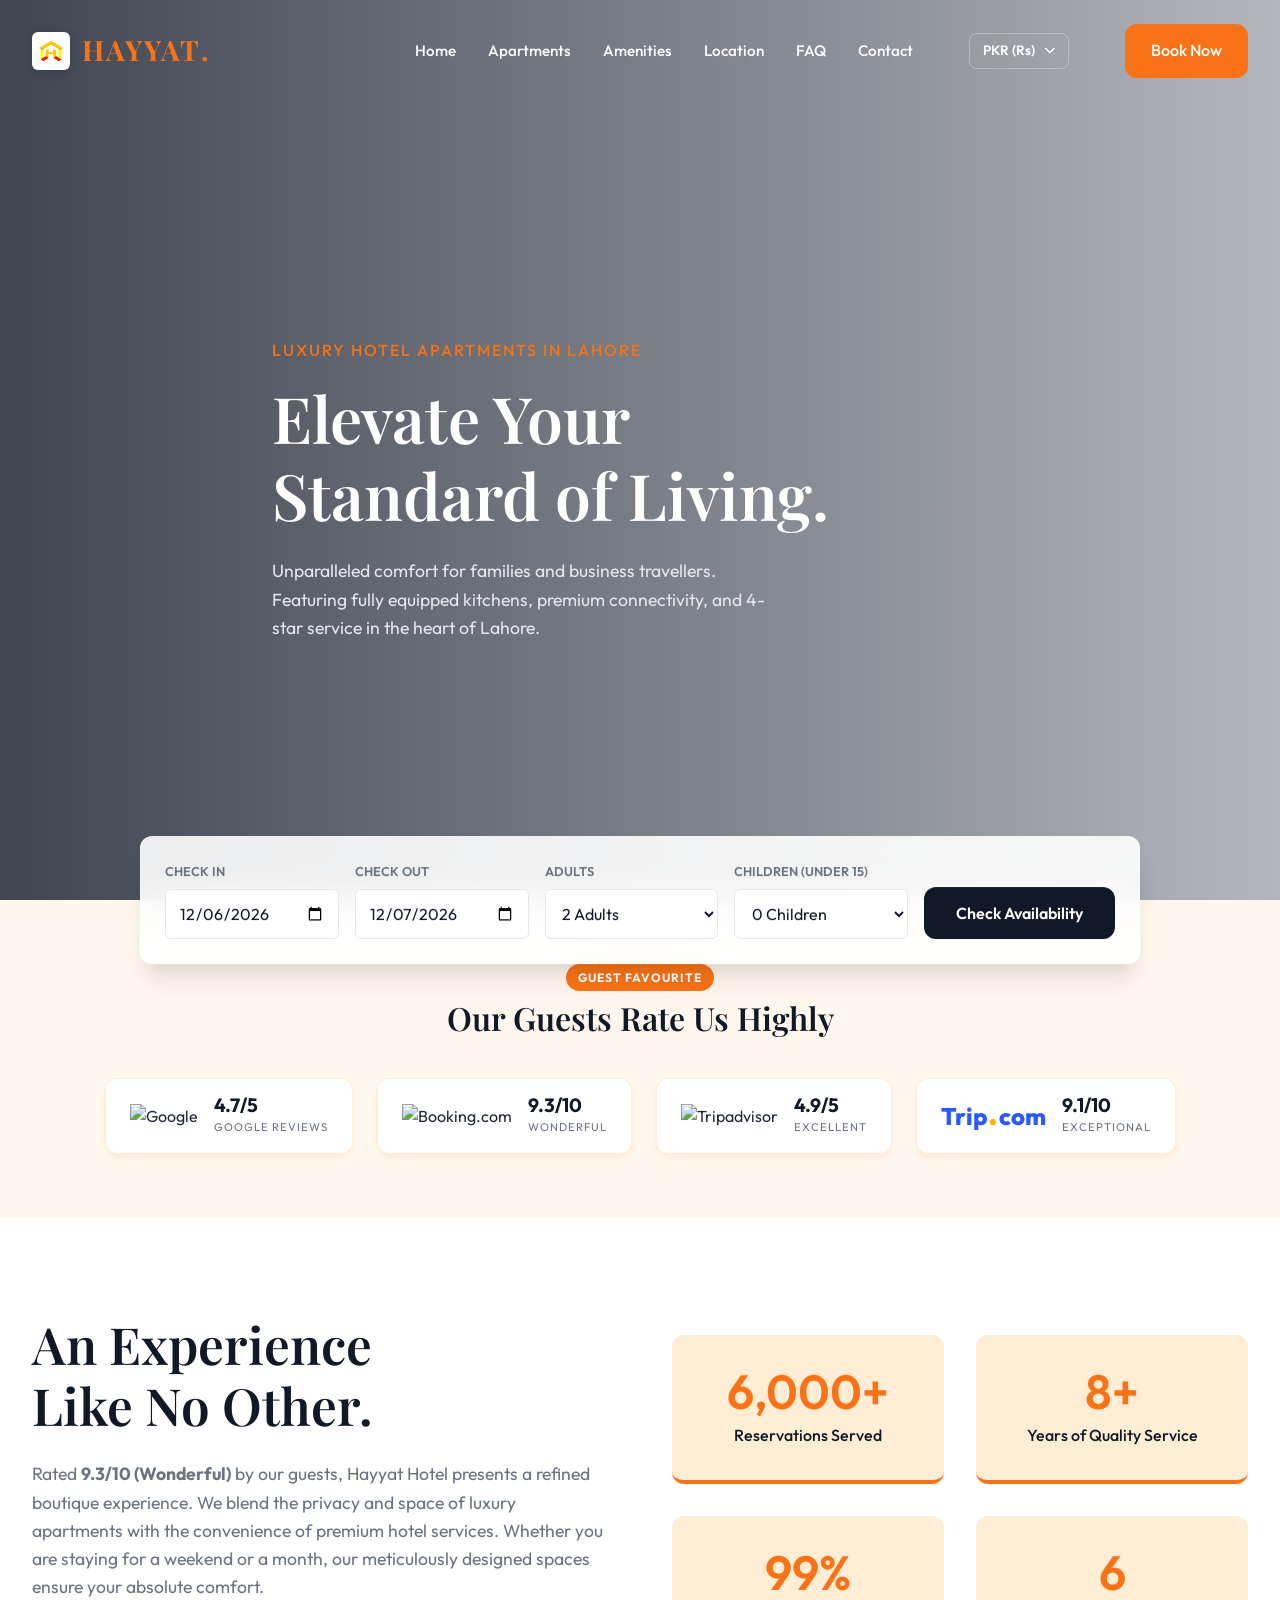
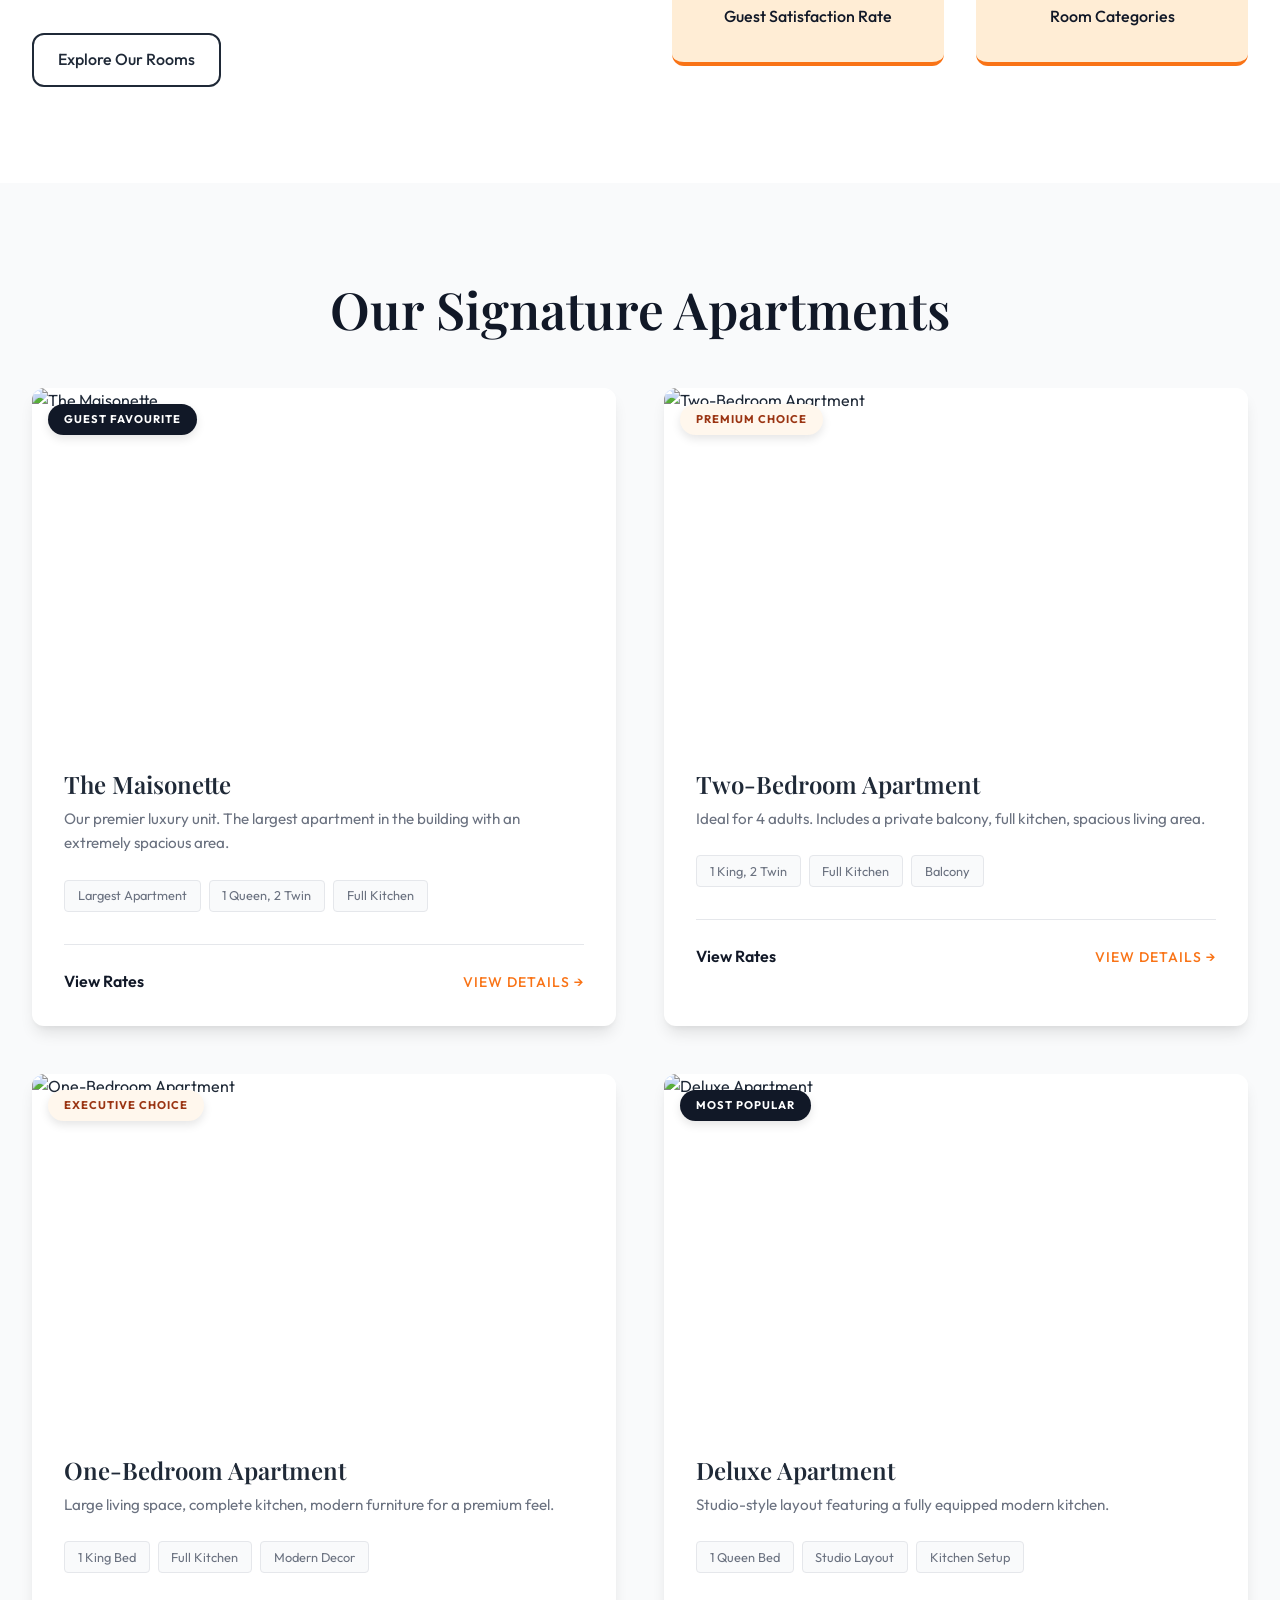
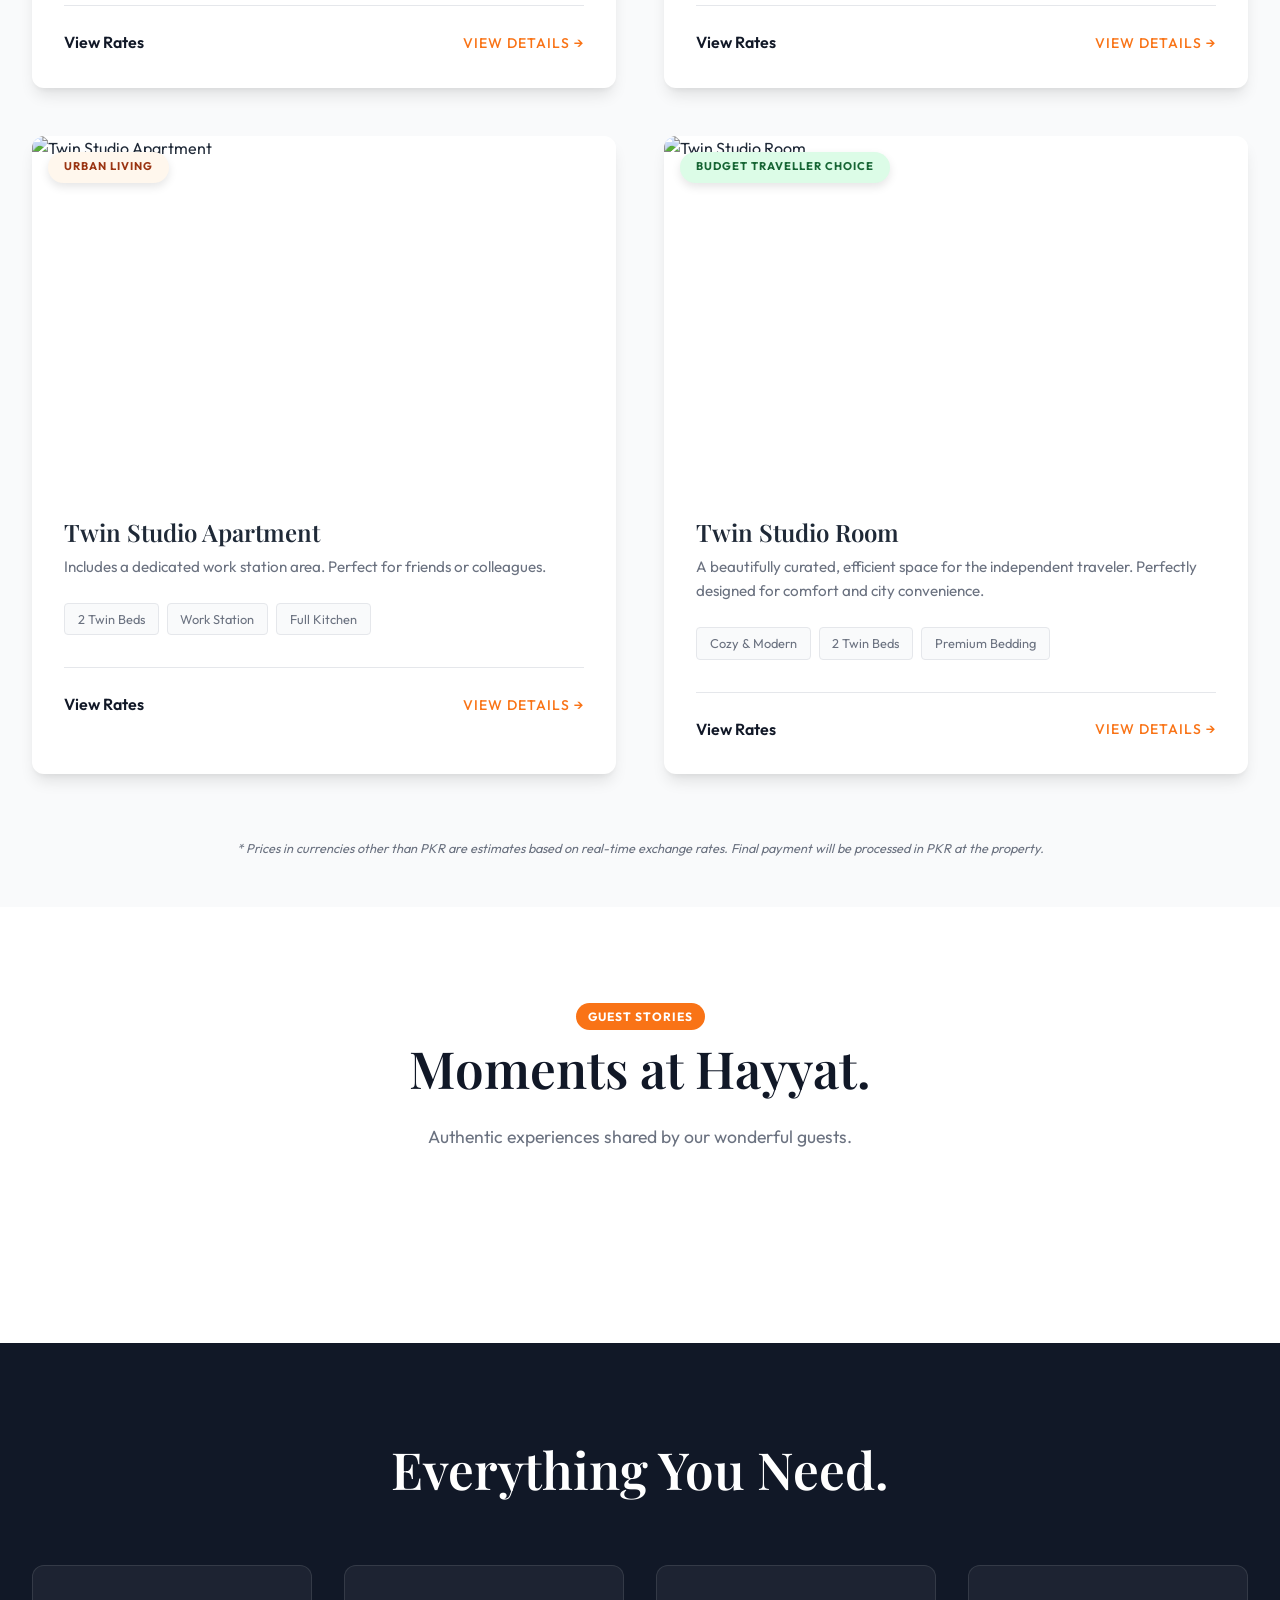
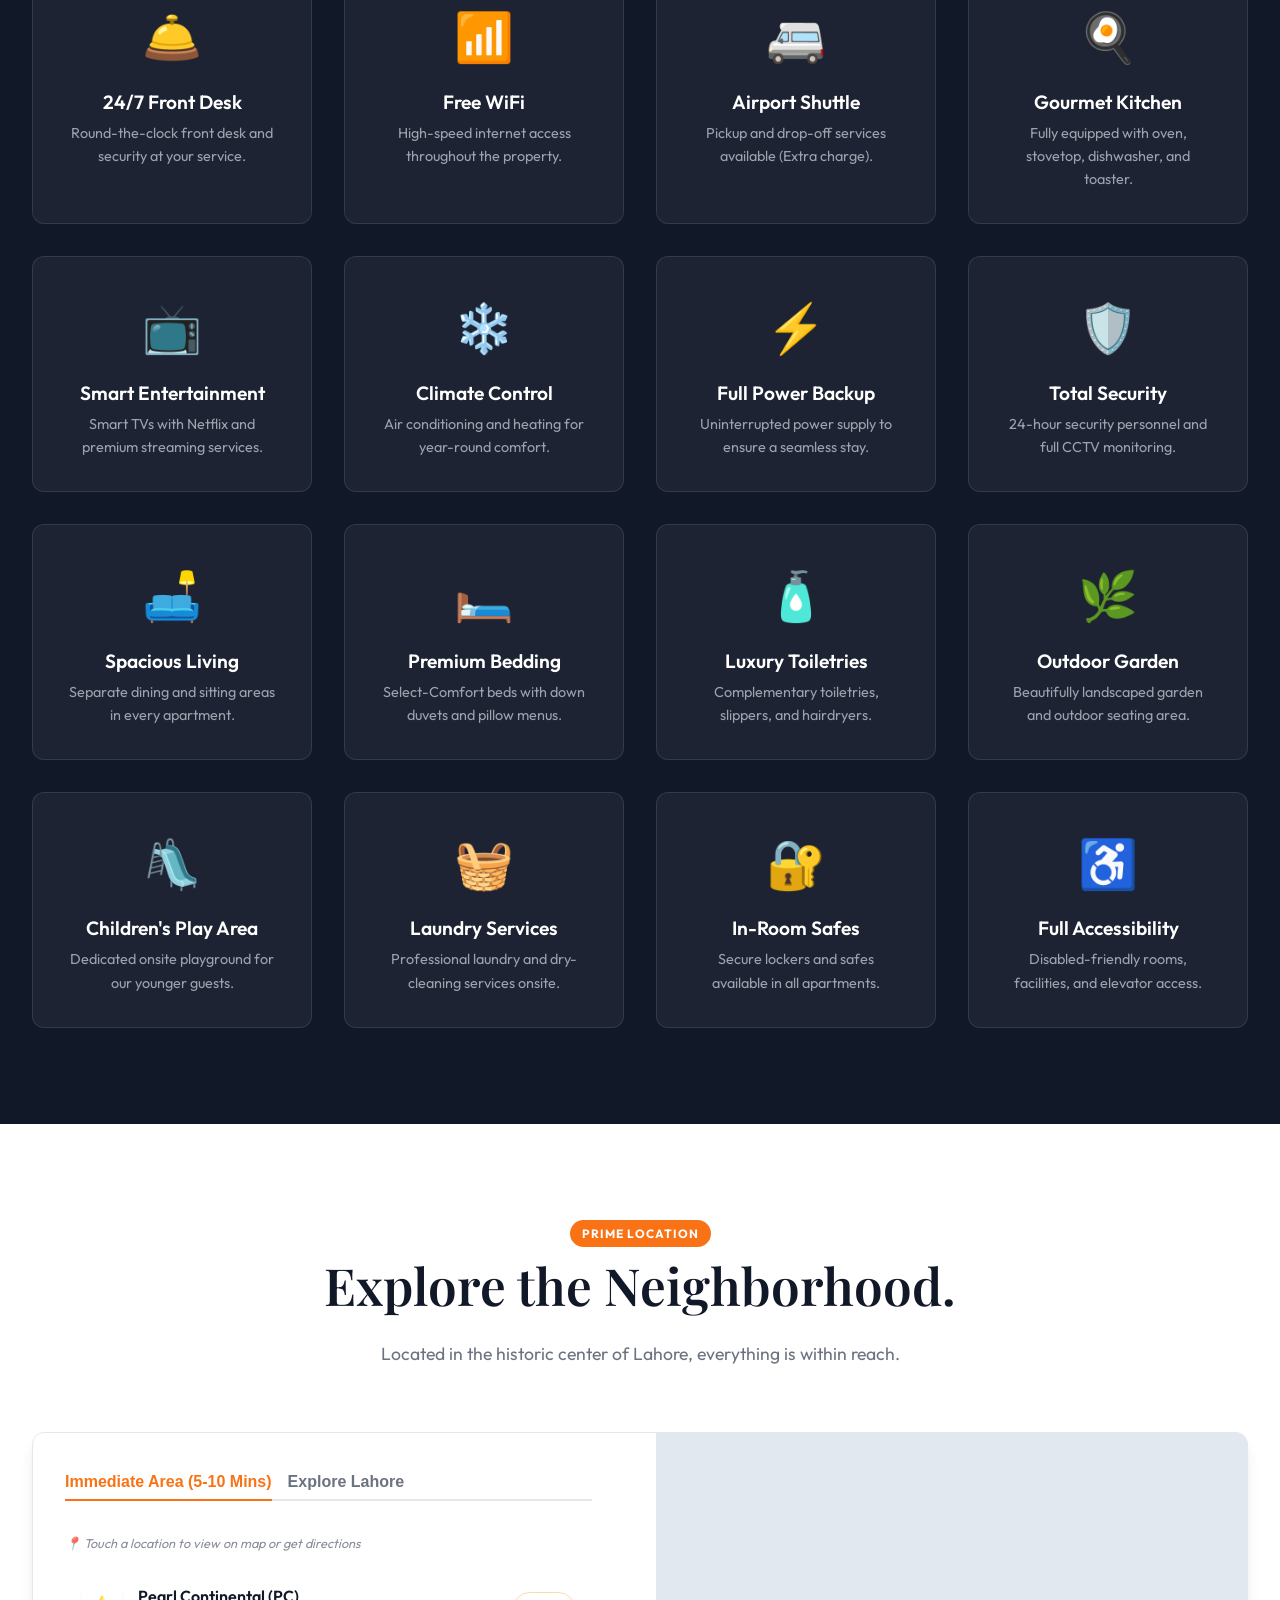
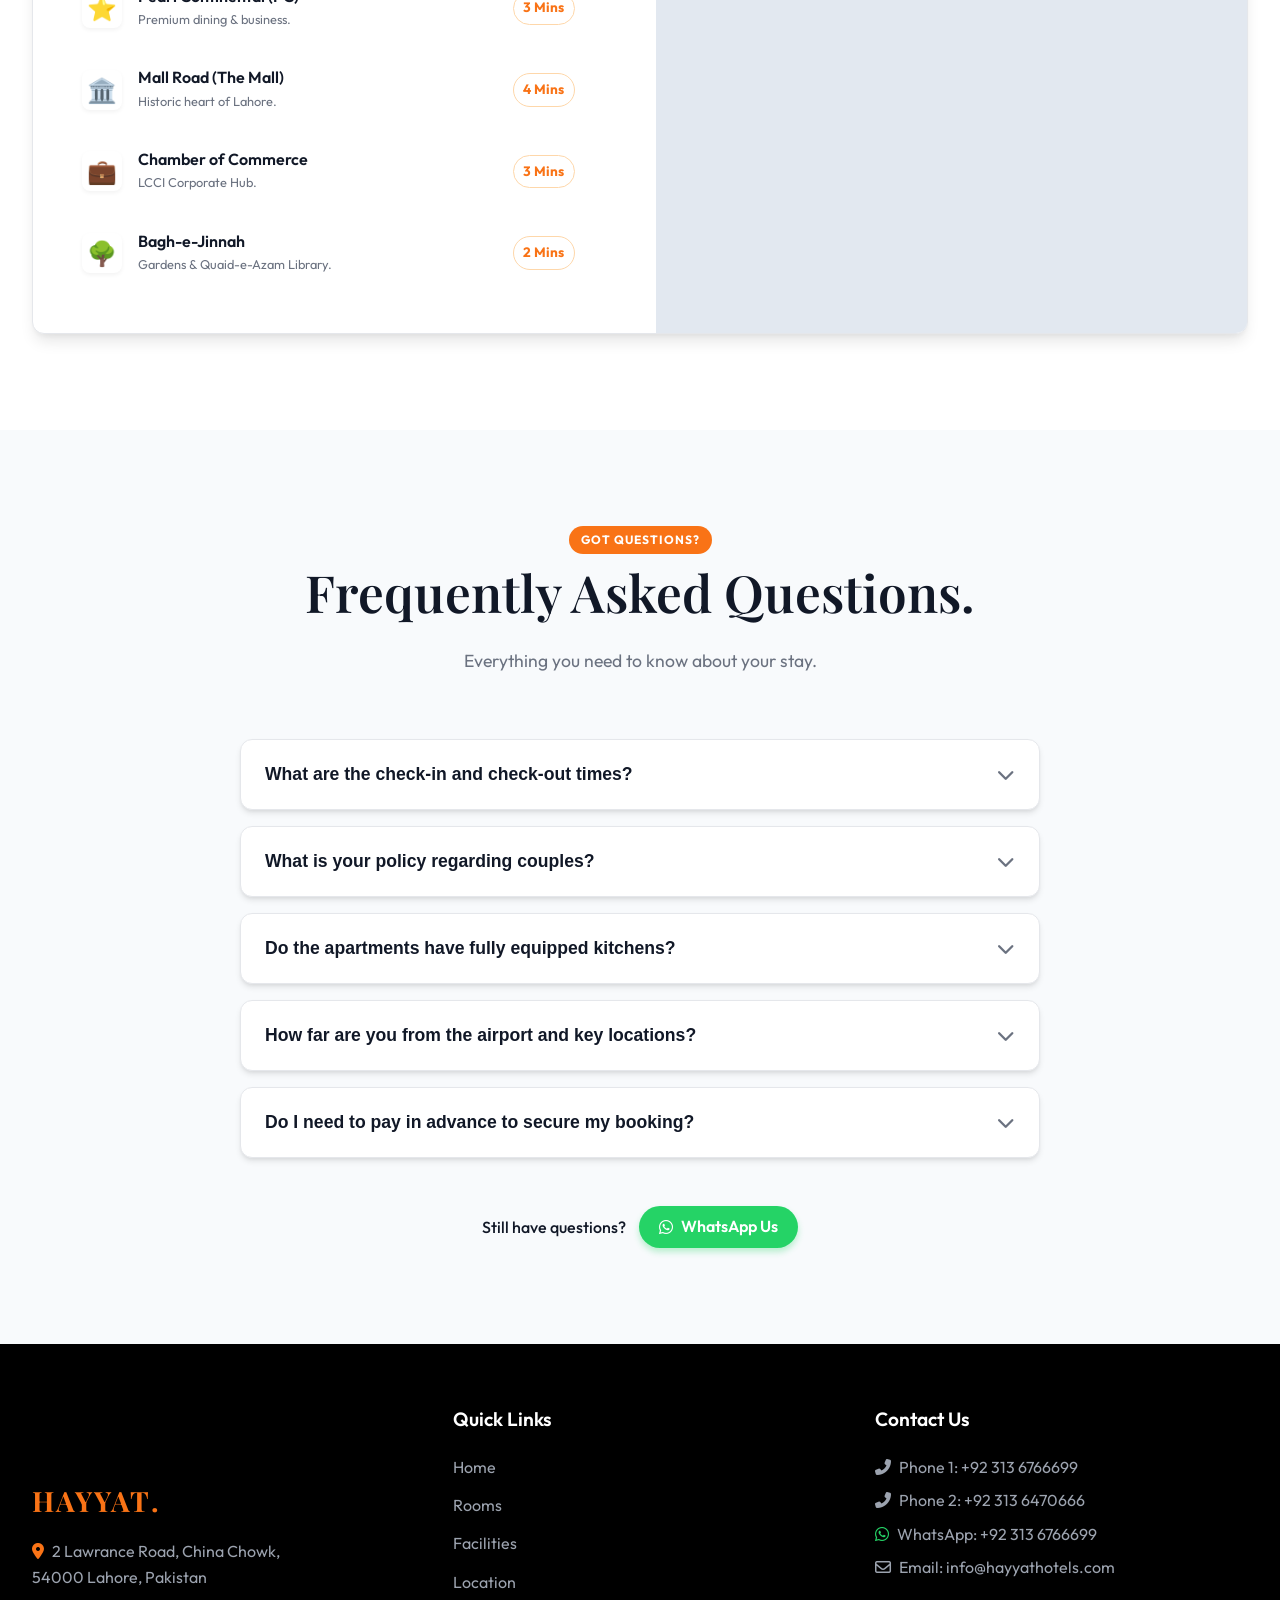
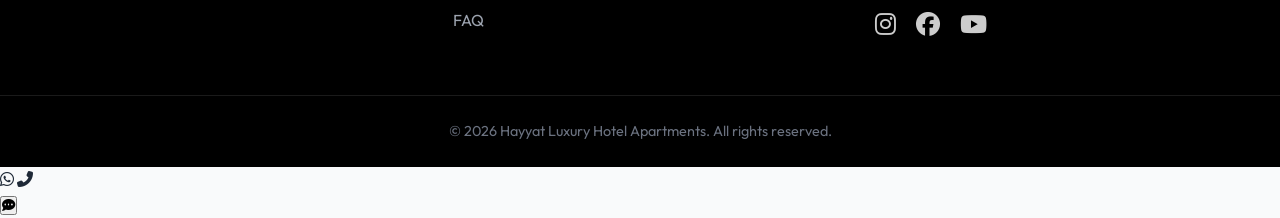
==== commit 8dc66342: "phone number and pricing" ====
--- a/index.html
+++ b/index.html
@@ -3,21 +3,25 @@
 
 <head>
     <!-- Google tag (gtag.js) -->
-    <script async src="https://www.googletagmanager.com/gtag/js?id=G-6K4B95DY69"></script>
+    <script async src="https://www.googletagmanager.com/gtag/js?id=G-4G284LXML2"></script>
     <script>
-      window.dataLayer = window.dataLayer || [];
-      function gtag(){dataLayer.push(arguments);}
-      gtag('js', new Date());
-
-      gtag('config', 'G-6K4B95DY69');
+        window.dataLayer = window.dataLayer || [];
+        function gtag() { dataLayer.push(arguments); }
+        gtag('js', new Date());
+
+        gtag('config', 'G-4G284LXML2');
     </script>
 
     <meta charset="UTF-8">
     <meta name="viewport" content="width=device-width, initial-scale=1.0, viewport-fit=cover">
     <title>Hayyat Luxury Hotel Apartments | Best Hotel in Center of Lahore</title>
+
+    <!-- Favicon -->
+    <link rel="icon" type="image/png" href="Logo.png">
     <meta name="description"
         content="Best service apartments in Lahore. Located in the center of Lahore near Mall Road, PC Hotel, and Chamber of Commerce. Furnished luxury apartments perfect for families with full kitchens and premium amenities.">
-    <meta name="keywords" content="best hotel in lahore, center of lahore, service apartments lahore, furnished apartments lahore, family hotel lahore, hotel near mall road lahore, hotel near pc hotel lahore, chamber of commerce lahore accommodation">
+    <meta name="keywords"
+        content="best hotel in lahore, center of lahore, service apartments lahore, furnished apartments lahore, family hotel lahore, hotel near mall road lahore, hotel near pc hotel lahore, chamber of commerce lahore accommodation">
 
     <!-- Canonical URL -->
     <link rel="canonical" href="https://hayyathotels.com/">
@@ -29,7 +33,8 @@
     <meta property="og:type" content="website">
     <meta property="og:url" content="https://hayyathotels.com/">
     <meta property="og:title" content="Hayyat Luxury Hotel Apartments | Best Family Hotel in Lahore">
-    <meta property="og:description" content="Premium furnished service apartments in the heart of Lahore. Near Mall Road & PC Hotel. Best for families.">
+    <meta property="og:description"
+        content="Premium furnished service apartments in the heart of Lahore. Near Mall Road & PC Hotel. Best for families.">
     <meta property="og:image" content="https://hayyathotels.com/og-image.jpg">
     <meta property="og:locale" content="en_PK">
     <meta property="og:site_name" content="Hayyat Luxury Hotel Apartments">
@@ -37,14 +42,15 @@
     <!-- Twitter -->
     <meta property="twitter:card" content="summary_large_image">
     <meta property="twitter:title" content="Hayyat Luxury Hotel Apartments | Lahore">
-    <meta property="twitter:description" content="Luxury service apartments in Lahore Center. Best for families. Near Mall Road.">
+    <meta property="twitter:description"
+        content="Luxury service apartments in Lahore Center. Best for families. Near Mall Road.">
 
     <link rel="preconnect" href="https://fonts.googleapis.com">
     <link rel="preconnect" href="https://fonts.gstatic.com" crossorigin>
     <link
         href="https://fonts.googleapis.com/css2?family=Outfit:wght@300;400;500;700&family=Playfair+Display:ital,wght@0,400;0,600;1,400&display=swap"
         rel="stylesheet">
-    <link rel="stylesheet" href="style.css?v=2026.05.07.02">
+    <link rel="stylesheet" href="style.css?v=2026.05.17.02">
     <link rel="stylesheet" href="https://cdnjs.cloudflare.com/ajax/libs/font-awesome/6.5.1/css/all.min.css">
 
     <!-- Schema.org / JSON-LD for Google Hotel Search & Rich Results -->
@@ -121,7 +127,7 @@
             "@type": "Offer",
             "price": "44000",
             "priceCurrency": "PKR",
-            "url": "https://hayyathotels.com/#apartments",
+            "url": "https://hayyathotels.com/",
             "availability": "https://schema.org/InStock"
           }
         },
@@ -135,7 +141,7 @@
             "@type": "Offer",
             "price": "30000",
             "priceCurrency": "PKR",
-            "url": "https://hayyathotels.com/#apartments",
+            "url": "https://hayyathotels.com/",
             "availability": "https://schema.org/InStock"
           }
         },
@@ -149,7 +155,7 @@
             "@type": "Offer",
             "price": "22000",
             "priceCurrency": "PKR",
-            "url": "https://hayyathotels.com/#apartments",
+            "url": "https://hayyathotels.com/",
             "availability": "https://schema.org/InStock"
           }
         },
@@ -163,7 +169,7 @@
             "@type": "Offer",
             "price": "18000",
             "priceCurrency": "PKR",
-            "url": "https://hayyathotels.com/#apartments",
+            "url": "https://hayyathotels.com/",
             "availability": "https://schema.org/InStock"
           }
         },
@@ -177,7 +183,7 @@
             "@type": "Offer",
             "price": "16000",
             "priceCurrency": "PKR",
-            "url": "https://hayyathotels.com/#apartments",
+            "url": "https://hayyathotels.com/",
             "availability": "https://schema.org/InStock"
           }
         },
@@ -191,7 +197,7 @@
             "@type": "Offer",
             "price": "14000",
             "priceCurrency": "PKR",
-            "url": "https://hayyathotels.com/#apartments",
+            "url": "https://hayyathotels.com/",
             "availability": "https://schema.org/InStock"
           }
         }
@@ -205,7 +211,7 @@
       ]
     }
     </script>
-    
+
     <!-- FAQ Schema for SEO -->
     <script type="application/ld+json">
     {
@@ -575,7 +581,8 @@
     </section>
 
     <div class="container currency-disclaimer fade-in-scroll">
-        <p>* Prices in currencies other than PKR are estimates based on real-time exchange rates. Final payment will be processed in PKR at the property.</p>
+        <p>* Prices in currencies other than PKR are estimates based on real-time exchange rates. Final payment will be
+            processed in PKR at the property.</p>
     </div>
 
     <!-- Guest Gallery Section -->
@@ -802,7 +809,8 @@
                                 <button class="nh-pill" data-query="Mayo Hospital Lahore">Mayo Hospital</button>
                                 <button class="nh-pill" data-query="Services Hospital Lahore">Services Hospital</button>
                                 <button class="nh-pill" data-query="Ganga Ram Hospital Lahore">Ganga Ram</button>
-                                <button class="nh-pill" data-query="Shaukat Khanum Hospital Lahore">Shaukat Khanum</button>
+                                <button class="nh-pill" data-query="Shaukat Khanum Hospital Lahore">Shaukat
+                                    Khanum</button>
                             </div>
                         </div>
 
@@ -815,8 +823,10 @@
                             </div>
                             <div class="nh-sub-links">
                                 <button class="nh-pill" data-query="Lahore Railway Station">Railway Station</button>
-                                <button class="nh-pill" data-query="Allama Iqbal International Airport Lahore">LHE Airport</button>
-                                <button class="nh-pill" data-query="Daewoo Express Thokar Niaz Baig Lahore">Daewoo Terminal</button>
+                                <button class="nh-pill" data-query="Allama Iqbal International Airport Lahore">LHE
+                                    Airport</button>
+                                <button class="nh-pill" data-query="Daewoo Express Thokar Niaz Baig Lahore">Daewoo
+                                    Terminal</button>
                             </div>
                         </div>
                     </div>
@@ -827,14 +837,9 @@
                     <div id="nh-map-loader" class="nh-map-loader" style="display: none;">
                         <i class="fas fa-circle-notch fa-spin"></i>
                     </div>
-                    <iframe 
-                        id="nh-iframe"
-                        src="https://maps.google.com/maps?width=100%25&amp;height=600&amp;hl=en&amp;q=2%20Lawrance%20Road,%20China%20Chowk,%20Lahore+(Hayyat%20Luxury%20Hotel)&amp;t=&amp;z=14&amp;ie=UTF8&amp;iwloc=B&amp;output=embed" 
-                        width="100%" 
-                        height="100%" 
-                        style="border:0;" 
-                        allowfullscreen="" 
-                        loading="lazy" 
+                    <iframe id="nh-iframe"
+                        src="https://maps.google.com/maps?width=100%25&amp;height=600&amp;hl=en&amp;q=2%20Lawrance%20Road,%20China%20Chowk,%20Lahore+(Hayyat%20Luxury%20Hotel)&amp;t=&amp;z=14&amp;ie=UTF8&amp;iwloc=B&amp;output=embed"
+                        width="100%" height="100%" style="border:0;" allowfullscreen="" loading="lazy"
                         referrerpolicy="no-referrer-when-downgrade">
                     </iframe>
                 </div>
@@ -850,46 +855,58 @@
                 <h2 class="section-title">Frequently Asked Questions.</h2>
                 <p>Everything you need to know about your stay.</p>
             </div>
-            
+
             <div class="faq-container fade-in-scroll">
                 <div class="faq-item">
-                    <button class="faq-question">What are the check-in and check-out times? <i class="fas fa-chevron-down"></i></button>
+                    <button class="faq-question">What are the check-in and check-out times? <i
+                            class="fas fa-chevron-down"></i></button>
                     <div class="faq-answer">
-                        <p>Standard check-in is from 14:00, and check-out is until 12:00. Early check-in or late check-out is subject to availability.</p>
-                    </div>
-                </div>
-                
+                        <p>Standard check-in is from 14:00, and check-out is until 12:00. Early check-in or late
+                            check-out is subject to availability.</p>
+                    </div>
+                </div>
+
                 <div class="faq-item">
-                    <button class="faq-question">What is your policy regarding couples? <i class="fas fa-chevron-down"></i></button>
+                    <button class="faq-question">What is your policy regarding couples? <i
+                            class="fas fa-chevron-down"></i></button>
                     <div class="faq-answer">
-                        <p>We strictly accommodate families, married couples, business travelers, and foreign tourists. Unmarried couples are not permitted as per property policy.</p>
-                    </div>
-                </div>
-                
+                        <p>We strictly accommodate families, married couples, business travelers, and foreign tourists.
+                            Unmarried couples are not permitted as per property policy.</p>
+                    </div>
+                </div>
+
                 <div class="faq-item">
-                    <button class="faq-question">Do the apartments have fully equipped kitchens? <i class="fas fa-chevron-down"></i></button>
+                    <button class="faq-question">Do the apartments have fully equipped kitchens? <i
+                            class="fas fa-chevron-down"></i></button>
                     <div class="faq-answer">
-                        <p>Yes, all our apartments (except the Studio Room) feature gourmet kitchens equipped with an oven, stovetop, refrigerator, and necessary utensils for your convenience.</p>
-                    </div>
-                </div>
-                
+                        <p>Yes, all our apartments (except the Studio Room) feature gourmet kitchens equipped with an
+                            oven, stovetop, refrigerator, and necessary utensils for your convenience.</p>
+                    </div>
+                </div>
+
                 <div class="faq-item">
-                    <button class="faq-question">How far are you from the airport and key locations? <i class="fas fa-chevron-down"></i></button>
+                    <button class="faq-question">How far are you from the airport and key locations? <i
+                            class="fas fa-chevron-down"></i></button>
                     <div class="faq-answer">
-                        <p>We are centrally located near Mall Road and PC Hotel. Allama Iqbal International Airport is approximately a 25-minute drive away. We also offer airport shuttle services upon request.</p>
-                    </div>
-                </div>
-                
+                        <p>We are centrally located near Mall Road and PC Hotel. Allama Iqbal International Airport is
+                            approximately a 25-minute drive away. We also offer airport shuttle services upon request.
+                        </p>
+                    </div>
+                </div>
+
                 <div class="faq-item">
-                    <button class="faq-question">Do I need to pay in advance to secure my booking? <i class="fas fa-chevron-down"></i></button>
+                    <button class="faq-question">Do I need to pay in advance to secure my booking? <i
+                            class="fas fa-chevron-down"></i></button>
                     <div class="faq-answer">
-                        <p>No payment is required at the time of booking. You can reserve your room online and pay securely at the property upon arrival.</p>
-                    </div>
-                </div>
-            </div>
-            
+                        <p>No payment is required at the time of booking. You can reserve your room online and pay
+                            securely at the property upon arrival.</p>
+                    </div>
+                </div>
+            </div>
+
             <div class="faq-cta text-center fade-in-scroll">
-                <p>Still have questions? <a href="https://wa.me/923136766699" target="_blank" class="faq-whatsapp-link"><i class="fab fa-whatsapp"></i> WhatsApp Us</a></p>
+                <p>Still have questions? <a href="https://wa.me/923136766699" target="_blank"
+                        class="faq-whatsapp-link"><i class="fab fa-whatsapp"></i> WhatsApp Us</a></p>
             </div>
         </div>
     </section>
@@ -902,7 +919,10 @@
                     <img src="Logo.png" alt="Hayyat Logo" class="logo-img">
                     <span class="logo-text">HAYYAT<span>.</span></span>
                 </a>
-                <p><a href="https://maps.app.goo.gl/GDDSSphvpEfr51F58" target="_blank" style="color: inherit; text-decoration: none;"><i class="fas fa-map-marker-alt" style="color: var(--clr-orange); margin-right: 8px;"></i>2 Lawrance Road, China Chowk,<br>54000 Lahore, Pakistan</a></p>
+                <p><a href="https://maps.app.goo.gl/GDDSSphvpEfr51F58" target="_blank"
+                        style="color: inherit; text-decoration: none;"><i class="fas fa-map-marker-alt"
+                            style="color: var(--clr-orange); margin-right: 8px;"></i>2 Lawrance Road, China
+                        Chowk,<br>54000 Lahore, Pakistan</a></p>
             </div>
             <div class="footer-links">
                 <h4>Quick Links</h4>
@@ -916,6 +936,10 @@
             </div>
             <div class="footer-contact">
                 <h4>Contact Us</h4>
+                <p><i class="fas fa-phone-alt" style="margin-right: 8px;"></i>Phone 1: <a href="tel:+923136766699"
+                        style="color: inherit;">+92 313 6766699</a></p>
+                <p><i class="fas fa-phone-alt" style="margin-right: 8px;"></i>Phone 2: <a href="tel:+923136470666"
+                        style="color: inherit;">+92 313 6470666</a></p>
                 <p><i class="fab fa-whatsapp" style="color: #25d366; margin-right: 8px;"></i>WhatsApp: <a
                         href="https://wa.me/923136766699" style="color: inherit;">+92 313 6766699</a></p>
                 <p><i class="far fa-envelope" style="margin-right: 8px;"></i>Email: <a
@@ -1037,32 +1061,38 @@
                         </div>
                         <div class="form-row">
                             <div class="rate-plans-container" style="margin: 20px 0 15px 0; width: 100%;">
-                                <p style="font-weight: 700; font-size: 0.8rem; color: var(--clr-gray); text-transform: uppercase; margin-bottom: 12px; letter-spacing: 0.5px; text-align: left;">Choose Your Rate Plan</p>
+                                <p
+                                    style="font-weight: 700; font-size: 0.8rem; color: var(--clr-gray); text-transform: uppercase; margin-bottom: 12px; letter-spacing: 0.5px; text-align: left;">
+                                    Choose Your Rate Plan</p>
                                 <div style="display: grid; grid-template-columns: 1fr 1fr; gap: 12px; width: 100%;">
-                                <!-- Room Only -->
-                                <div id="plan-room-only" class="rate-plan-card active" onclick="selectRatePlanPlan('room-only')">
-                                    <div class="plan-header">
-                                        <span class="plan-title">Room Only</span>
-                                        <i class="fas fa-check-circle check-icon"></i>
+                                    <!-- Room Only -->
+                                    <div id="plan-room-only" class="rate-plan-card active"
+                                        onclick="selectRatePlanPlan('room-only')">
+                                        <div class="plan-header">
+                                            <span class="plan-title">Room Only</span>
+                                            <i class="fas fa-check-circle check-icon"></i>
+                                        </div>
+                                        <p class="plan-tagline">Standard Booking</p>
                                     </div>
-                                    <p class="plan-tagline">Standard Booking</p>
+                                    <!-- Breakfast Plus -->
+                                    <div id="plan-breakfast-plus" class="rate-plan-card"
+                                        onclick="selectRatePlanPlan('breakfast-plus')">
+                                        <div class="plan-popular-badge">BEST VALUE</div>
+                                        <div class="plan-header">
+                                            <span class="plan-title">Breakfast Plus</span>
+                                            <i class="fas fa-check-circle check-icon"></i>
+                                        </div>
+                                        <p class="plan-tagline">Breakfast Included</p>
+                                    </div>
                                 </div>
-                                <!-- Breakfast Plus -->
-                                <div id="plan-breakfast-plus" class="rate-plan-card" onclick="selectRatePlanPlan('breakfast-plus')">
-                                    <div class="plan-popular-badge">BEST VALUE</div>
-                                    <div class="plan-header">
-                                        <span class="plan-title">Breakfast Plus</span>
-                                        <i class="fas fa-check-circle check-icon"></i>
-                                    </div>
-                                    <p class="plan-tagline">Breakfast Included</p>
-                                </div>
-                            </div>
-                        </div>
+                            </div>
                         </div>
                         <div
                             style="margin: 15px 0; padding: 10px; border: 1px dashed #ef4444; border-radius: 6px; background: #fef2f2; text-align: center;">
-                            <p style="color: #b91c1c; font-size: 0.8rem; font-weight: 800; line-height: 1.4; margin: 0;">
-                                STRICTLY ONLY FOR FAMILIES, MARRIED COUPLES, BUSINESS TRAVELLERS AND FOREIGN TOURISTS. UNMARRIED COUPLES NOT ALLOWED
+                            <p
+                                style="color: #b91c1c; font-size: 0.8rem; font-weight: 800; line-height: 1.4; margin: 0;">
+                                STRICTLY ONLY FOR FAMILIES, MARRIED COUPLES, BUSINESS TRAVELLERS AND FOREIGN TOURISTS.
+                                UNMARRIED COUPLES NOT ALLOWED
                             </p>
                         </div>
                         <button type="submit" class="btn-primary" style="width: 100%; margin-top: 0.5rem;">Confirm
@@ -1287,7 +1317,17 @@
 
     <!-- Libraries for PDF Generation -->
     <script src="https://cdnjs.cloudflare.com/ajax/libs/html2pdf.js/0.10.1/html2pdf.bundle.min.js"></script>
-    <script src="script.js?v=2026.05.08.02"></script>
+    <script src="script.js?v=2026.05.17.02"></script>
+
+    <!-- Floating Mobile Contact Bubble -->
+    <div class="floating-contact-bubble" id="floating-contact-bubble">
+        <div class="fc-menu" id="fc-menu">
+            <a href="https://wa.me/923136766699" class="fc-option fc-whatsapp" title="WhatsApp Us" target="_blank"><i
+                    class="fab fa-whatsapp"></i></a>
+            <a href="tel:+923136766699" class="fc-option fc-call" title="Call Us"><i class="fas fa-phone-alt"></i></a>
+        </div>
+        <button class="fc-main-btn" id="fc-main-btn"><i class="fas fa-comment-dots"></i></button>
+    </div>
 </body>
 
-</html>+</html>
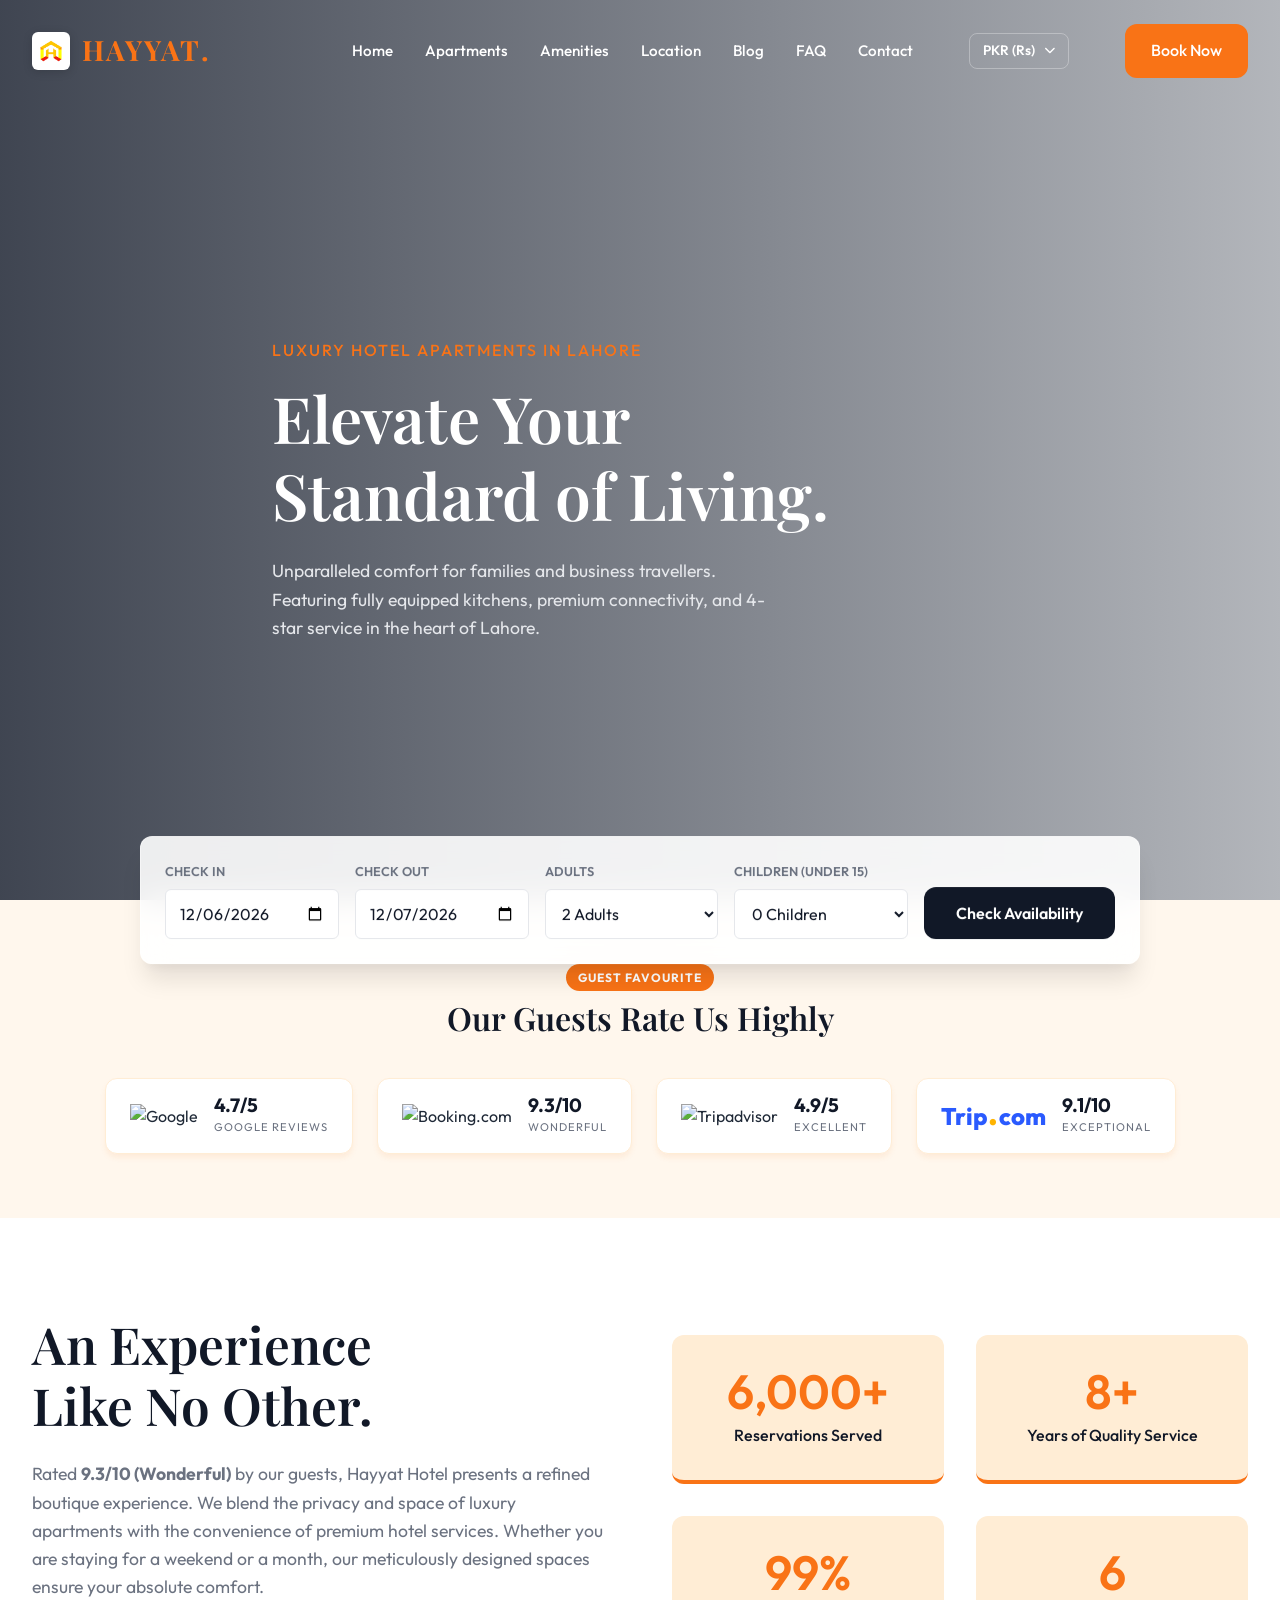
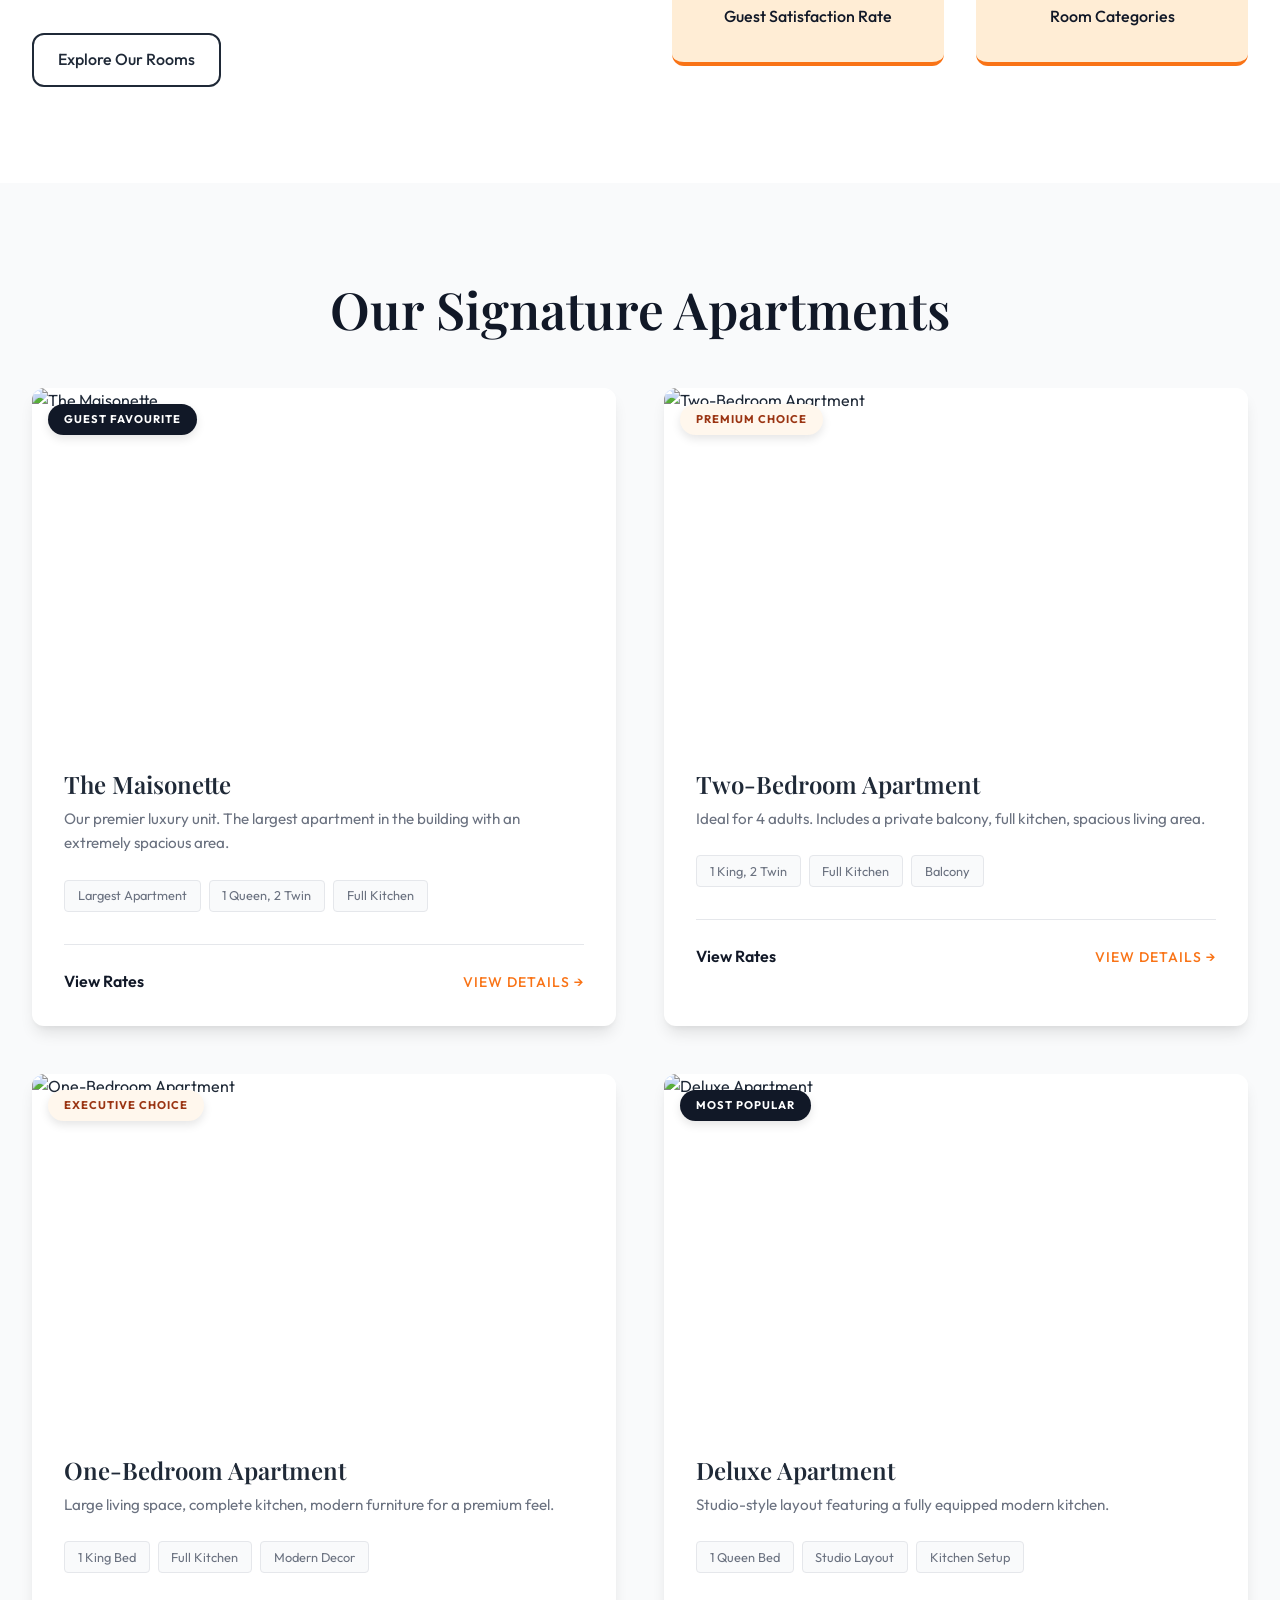
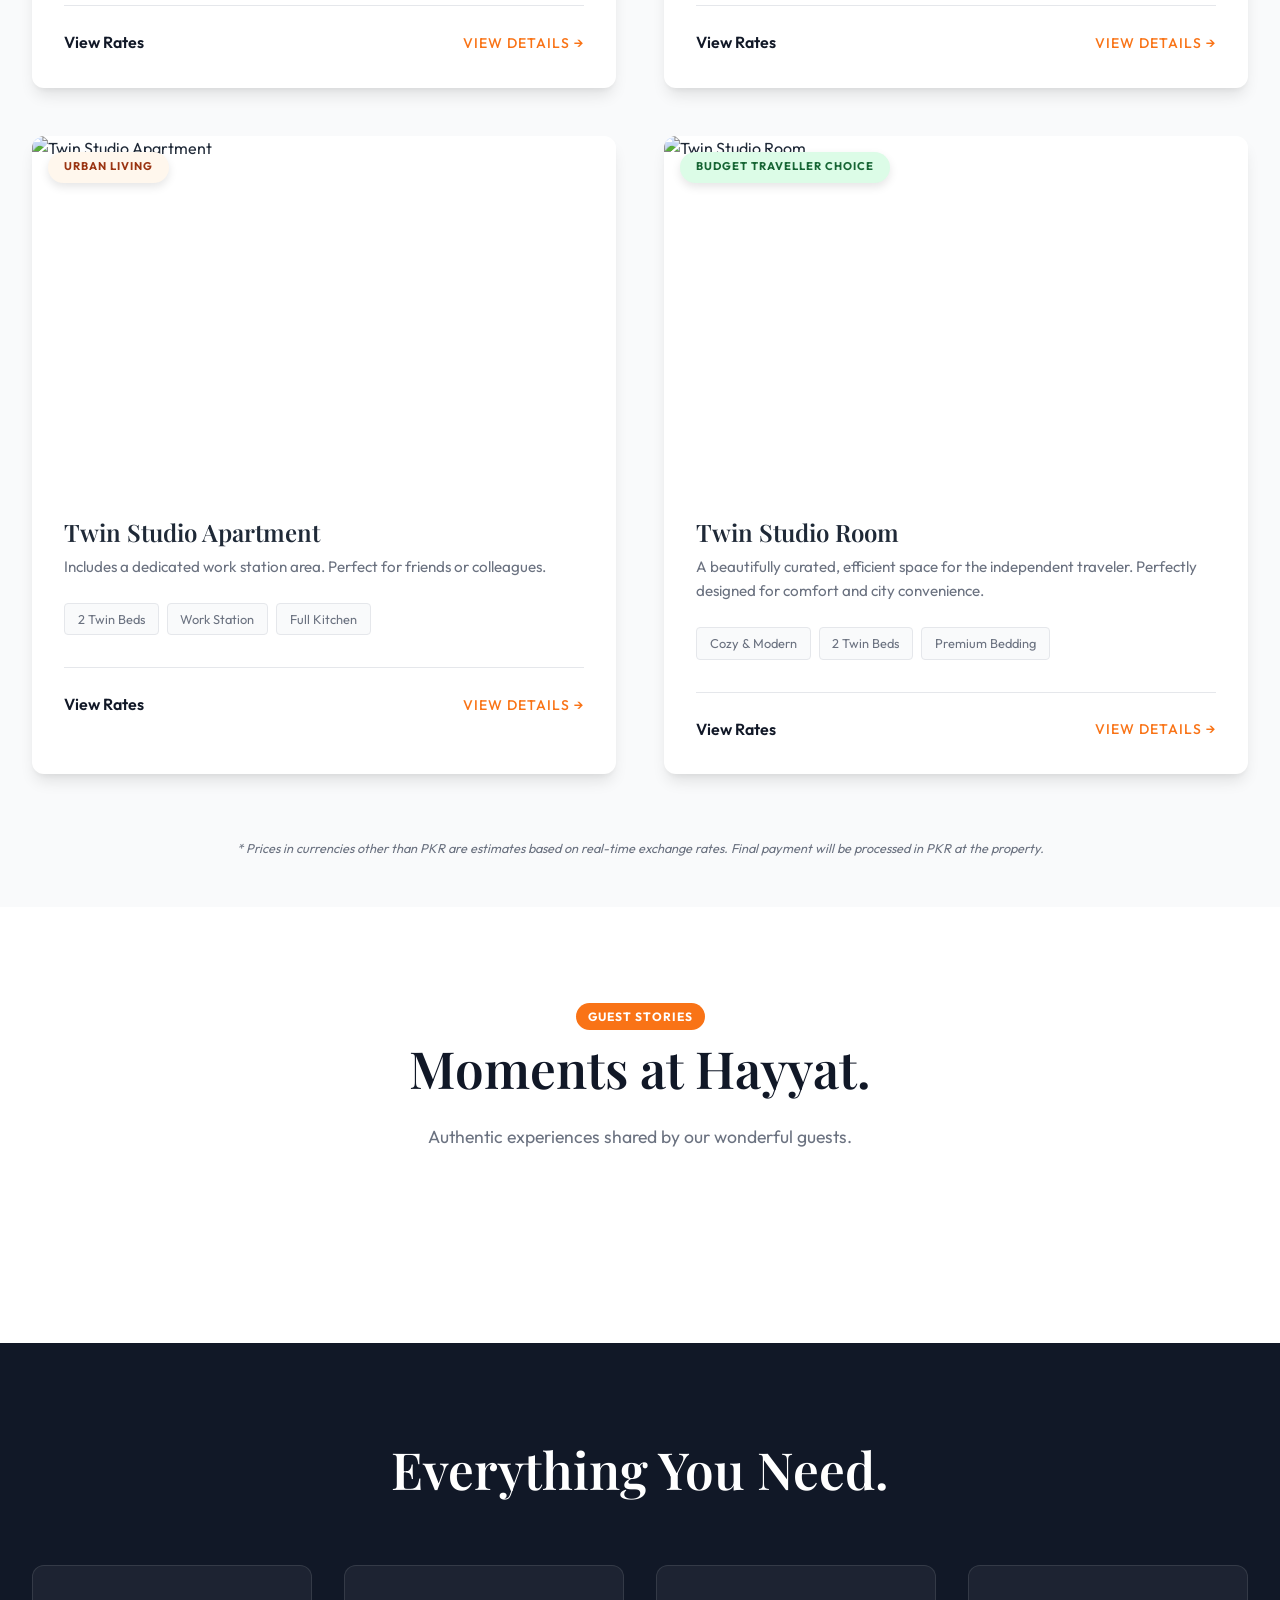
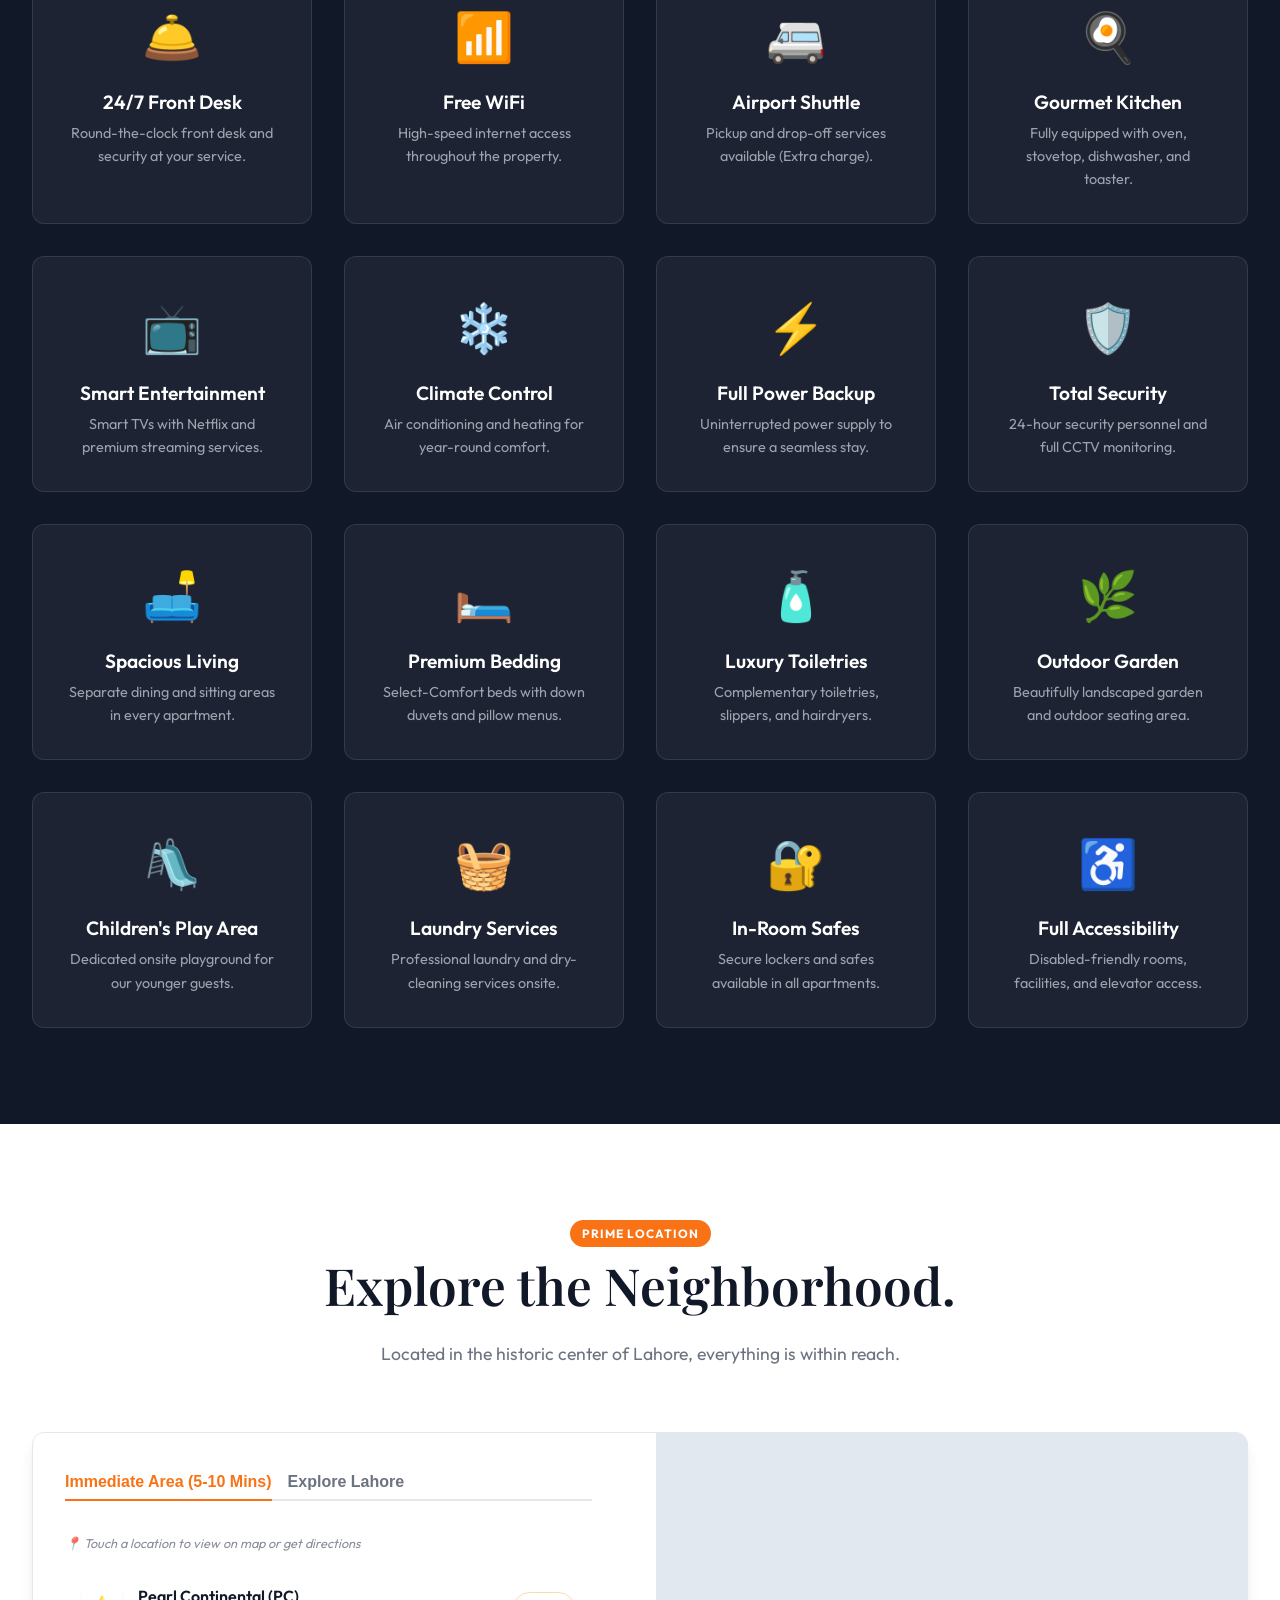
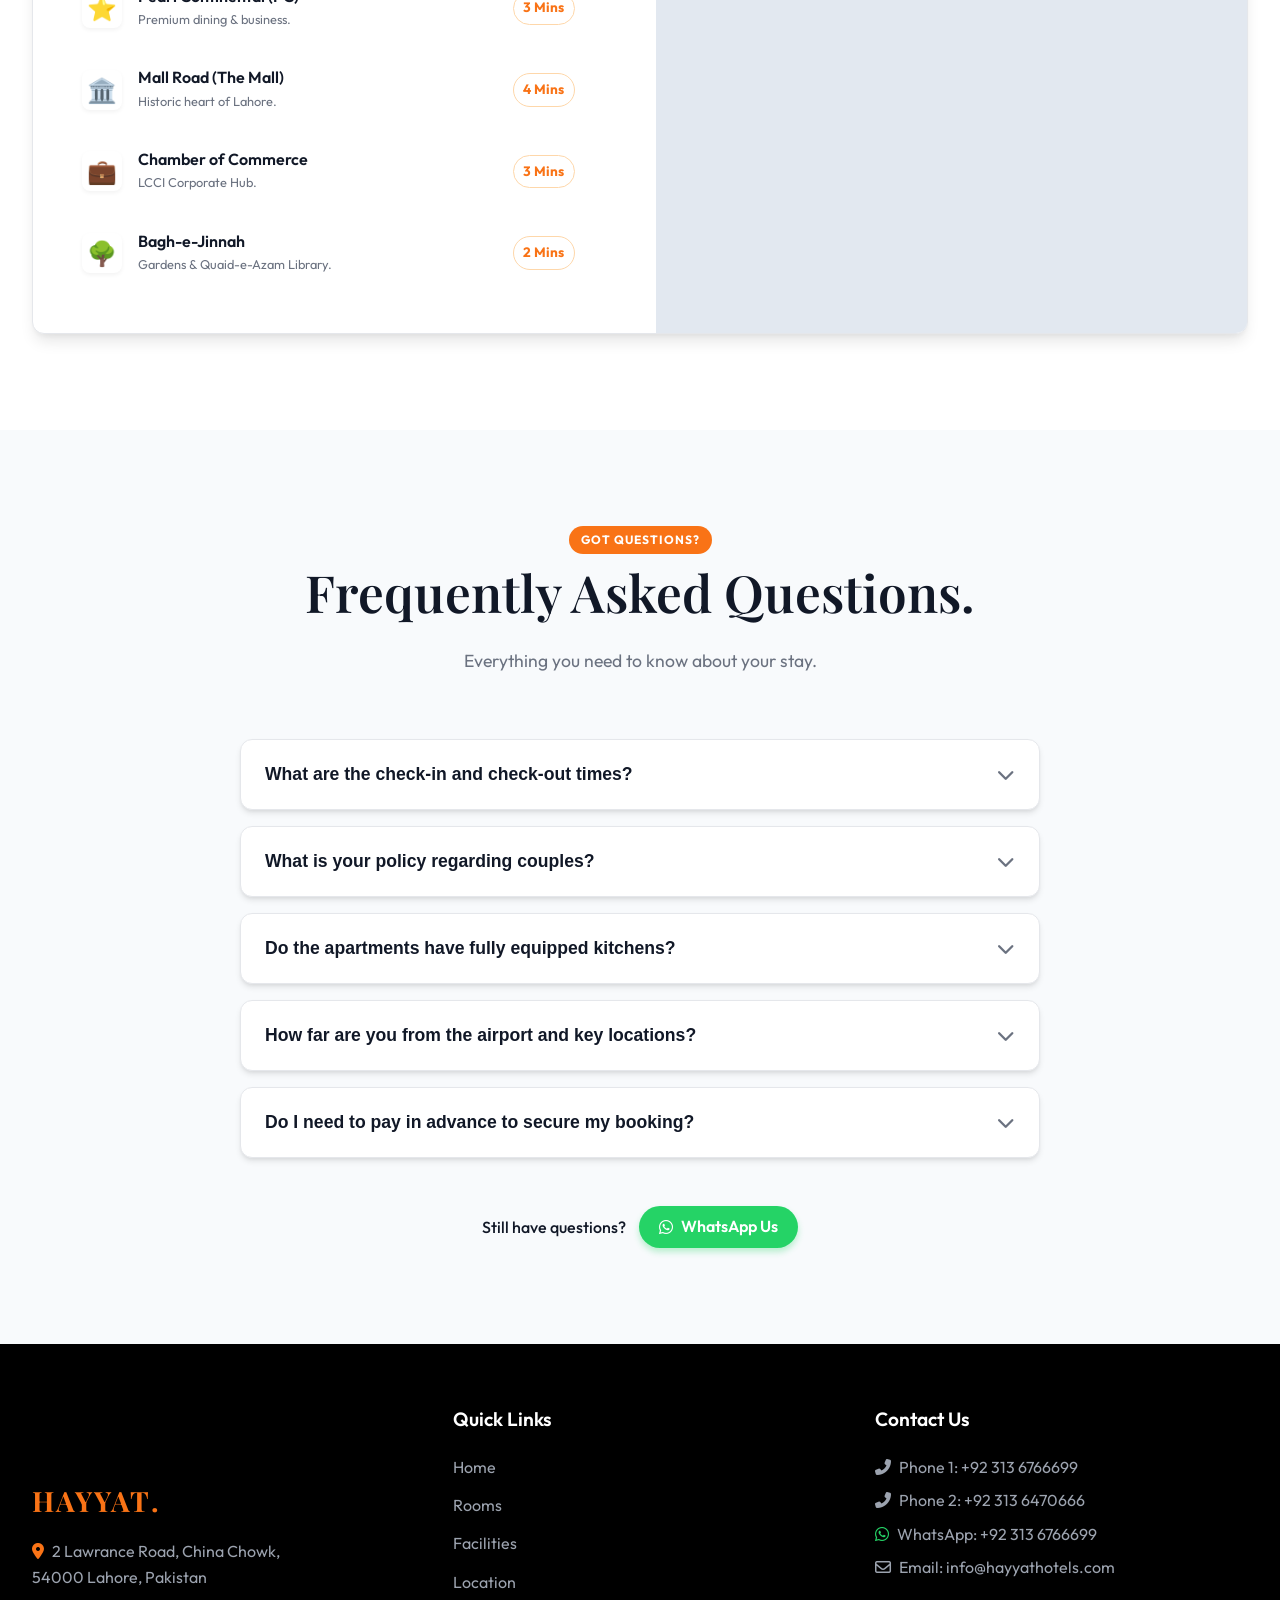
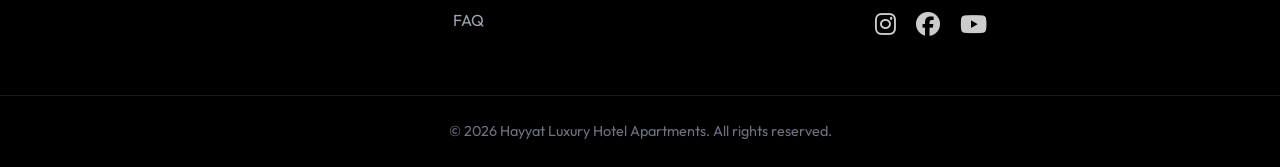
==== commit 460a87f9: "Add Blog link to navigation menu" ====
--- a/index.html
+++ b/index.html
@@ -278,6 +278,7 @@
                     <li><a href="#apartments">Apartments</a></li>
                     <li><a href="#amenities">Amenities</a></li>
                     <li><a href="#neighborhood">Location</a></li>
+                    <li><a href="blog.html">Blog</a></li>
                     <li><a href="#faq">FAQ</a></li>
                     <li><a href="#contact">Contact</a></li>
                 </ul>
--- a/style.css
+++ b/style.css
@@ -2449,3 +2449,92 @@
         right: -10px;
     }
 }
+
+/*=============================================
+  MOBILE FLOATING CONTACT BUBBLE
+=============================================*/
+.floating-contact-bubble {
+    position: fixed;
+    bottom: 2rem;
+    right: 2rem;
+    z-index: 9999;
+    display: none; /* Hide on desktop */
+    flex-direction: column;
+    align-items: center;
+}
+
+@media (max-width: 768px) {
+    .floating-contact-bubble {
+        display: flex;
+    }
+}
+
+.fc-menu {
+    display: flex;
+    flex-direction: column;
+    gap: 1rem;
+    margin-bottom: 1rem;
+    opacity: 0;
+    transform: translateY(20px);
+    pointer-events: none;
+    transition: var(--transition);
+}
+
+.floating-contact-bubble.active .fc-menu {
+    opacity: 1;
+    transform: translateY(0);
+    pointer-events: auto;
+}
+
+.fc-option {
+    width: 48px;
+    height: 48px;
+    border-radius: 50%;
+    display: flex;
+    align-items: center;
+    justify-content: center;
+    color: white;
+    font-size: 1.25rem;
+    box-shadow: var(--shadow-md);
+    cursor: pointer;
+    transition: var(--transition);
+    text-decoration: none;
+}
+
+.fc-option:hover {
+    transform: scale(1.1);
+}
+
+.fc-call {
+    background-color: var(--clr-darker);
+}
+
+.fc-whatsapp {
+    background-color: #25D366;
+}
+
+.fc-main-btn {
+    width: 60px;
+    height: 60px;
+    border-radius: 50%;
+    background-color: var(--clr-orange);
+    color: white;
+    font-size: 1.5rem;
+    border: none;
+    box-shadow: var(--shadow-lg);
+    cursor: pointer;
+    display: flex;
+    align-items: center;
+    justify-content: center;
+    transition: var(--transition);
+    z-index: 10;
+}
+
+.floating-contact-bubble.active .fc-main-btn {
+    background-color: var(--clr-darker);
+    transform: rotate(360deg);
+}
+
+.floating-contact-bubble.active .fc-main-btn i:before {
+    content: "\f00d"; /* FA Times icon */
+}
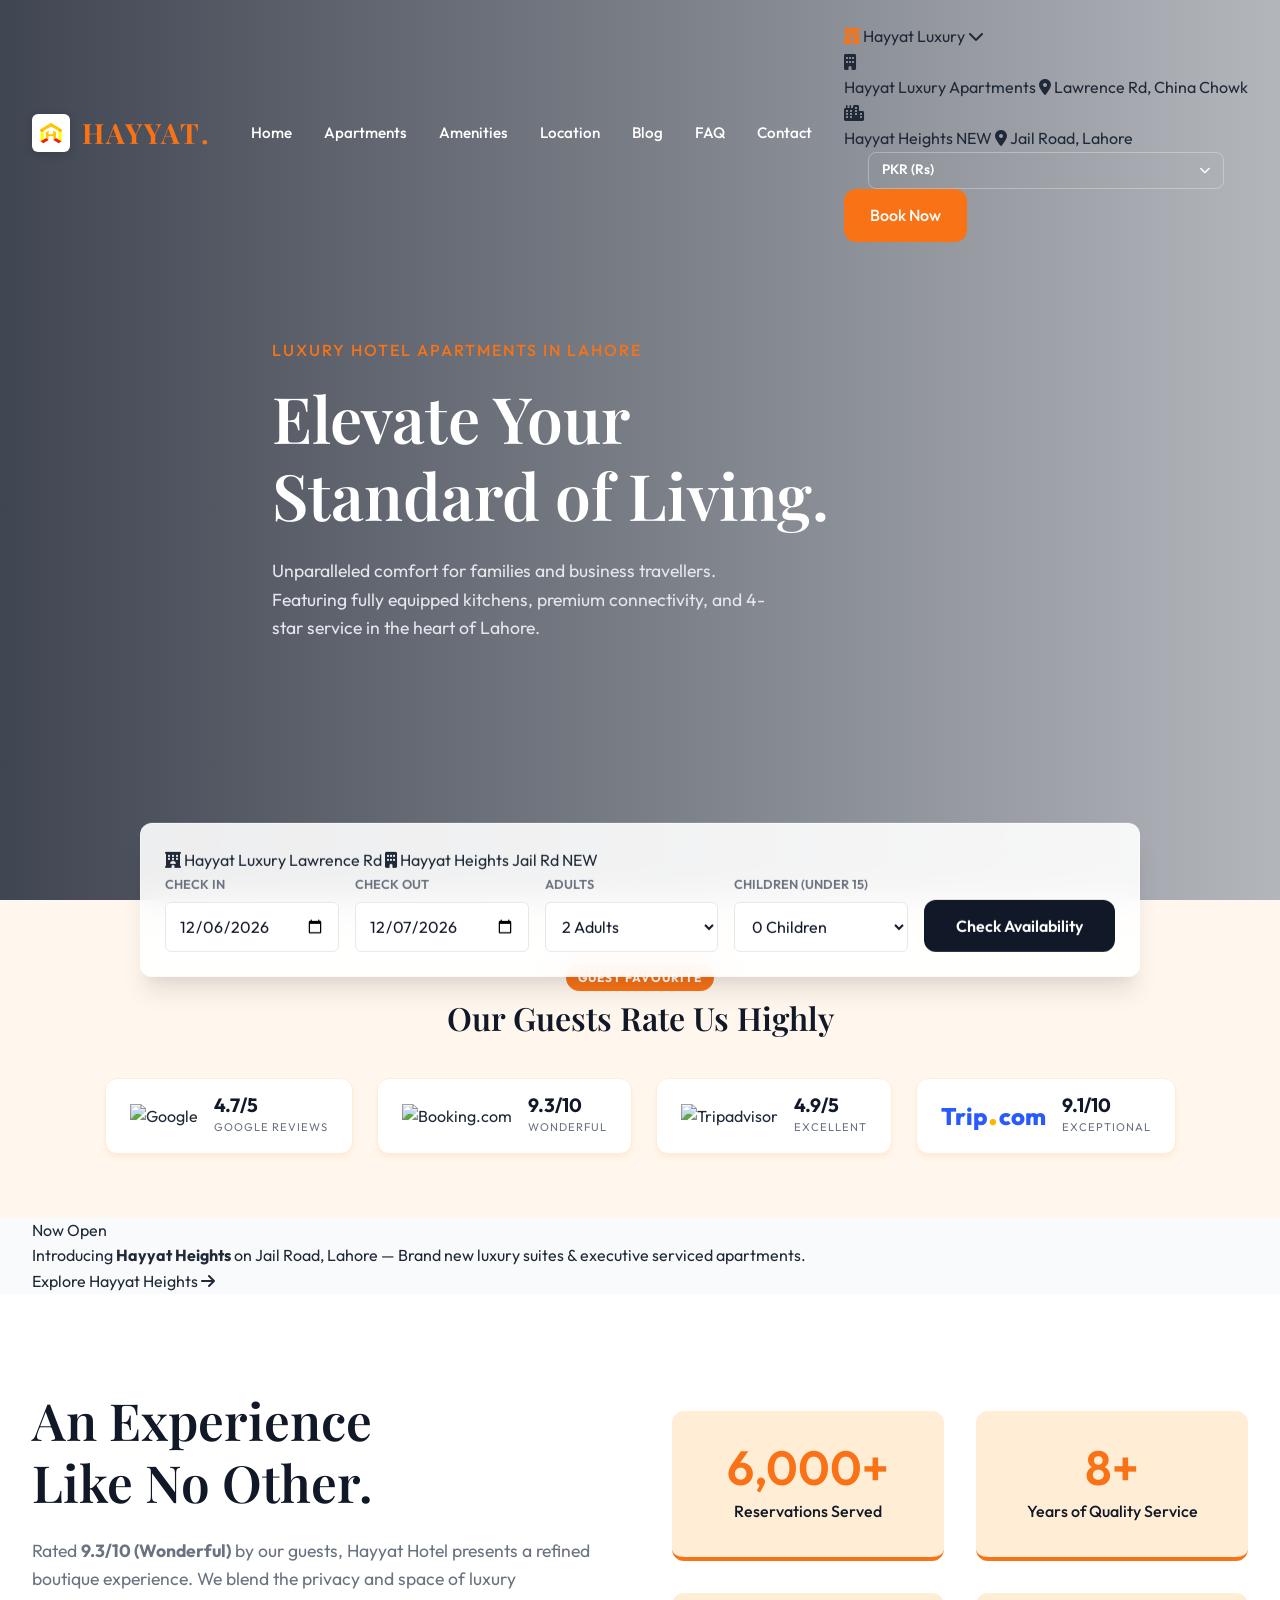
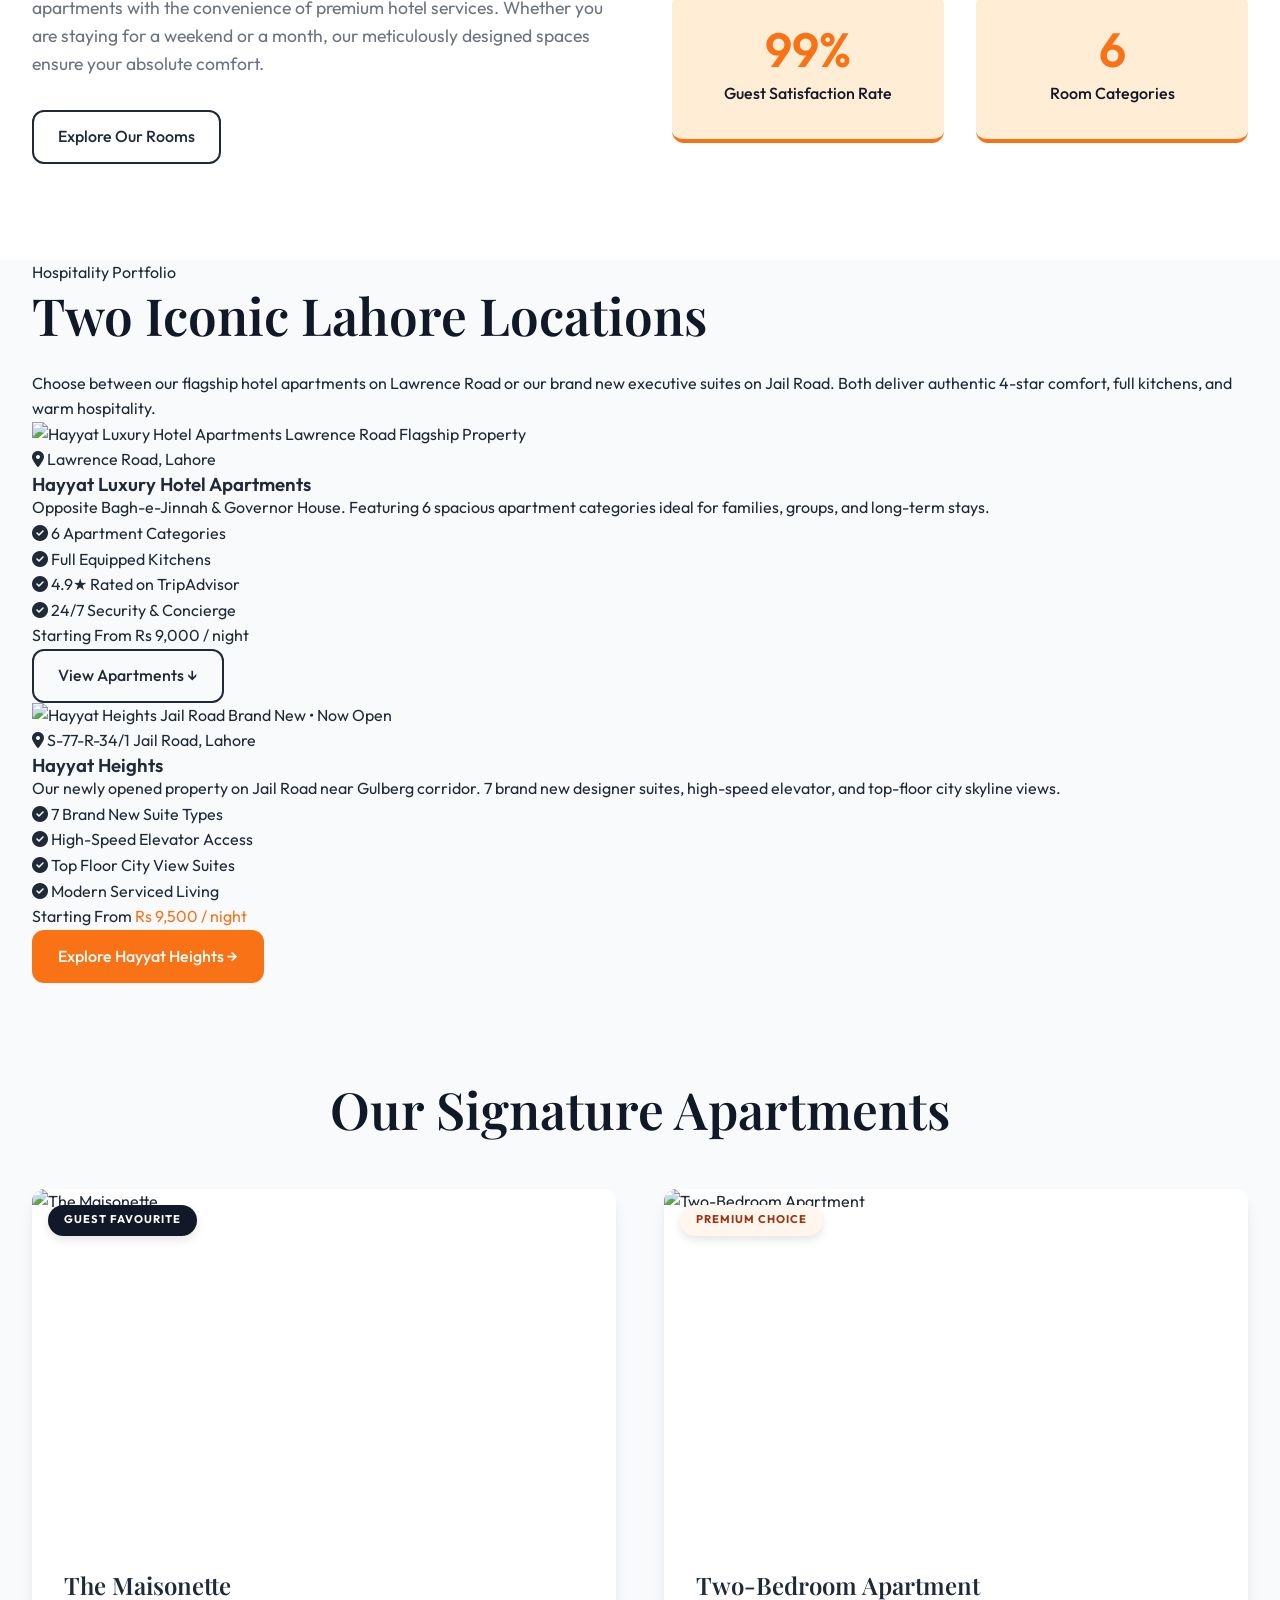
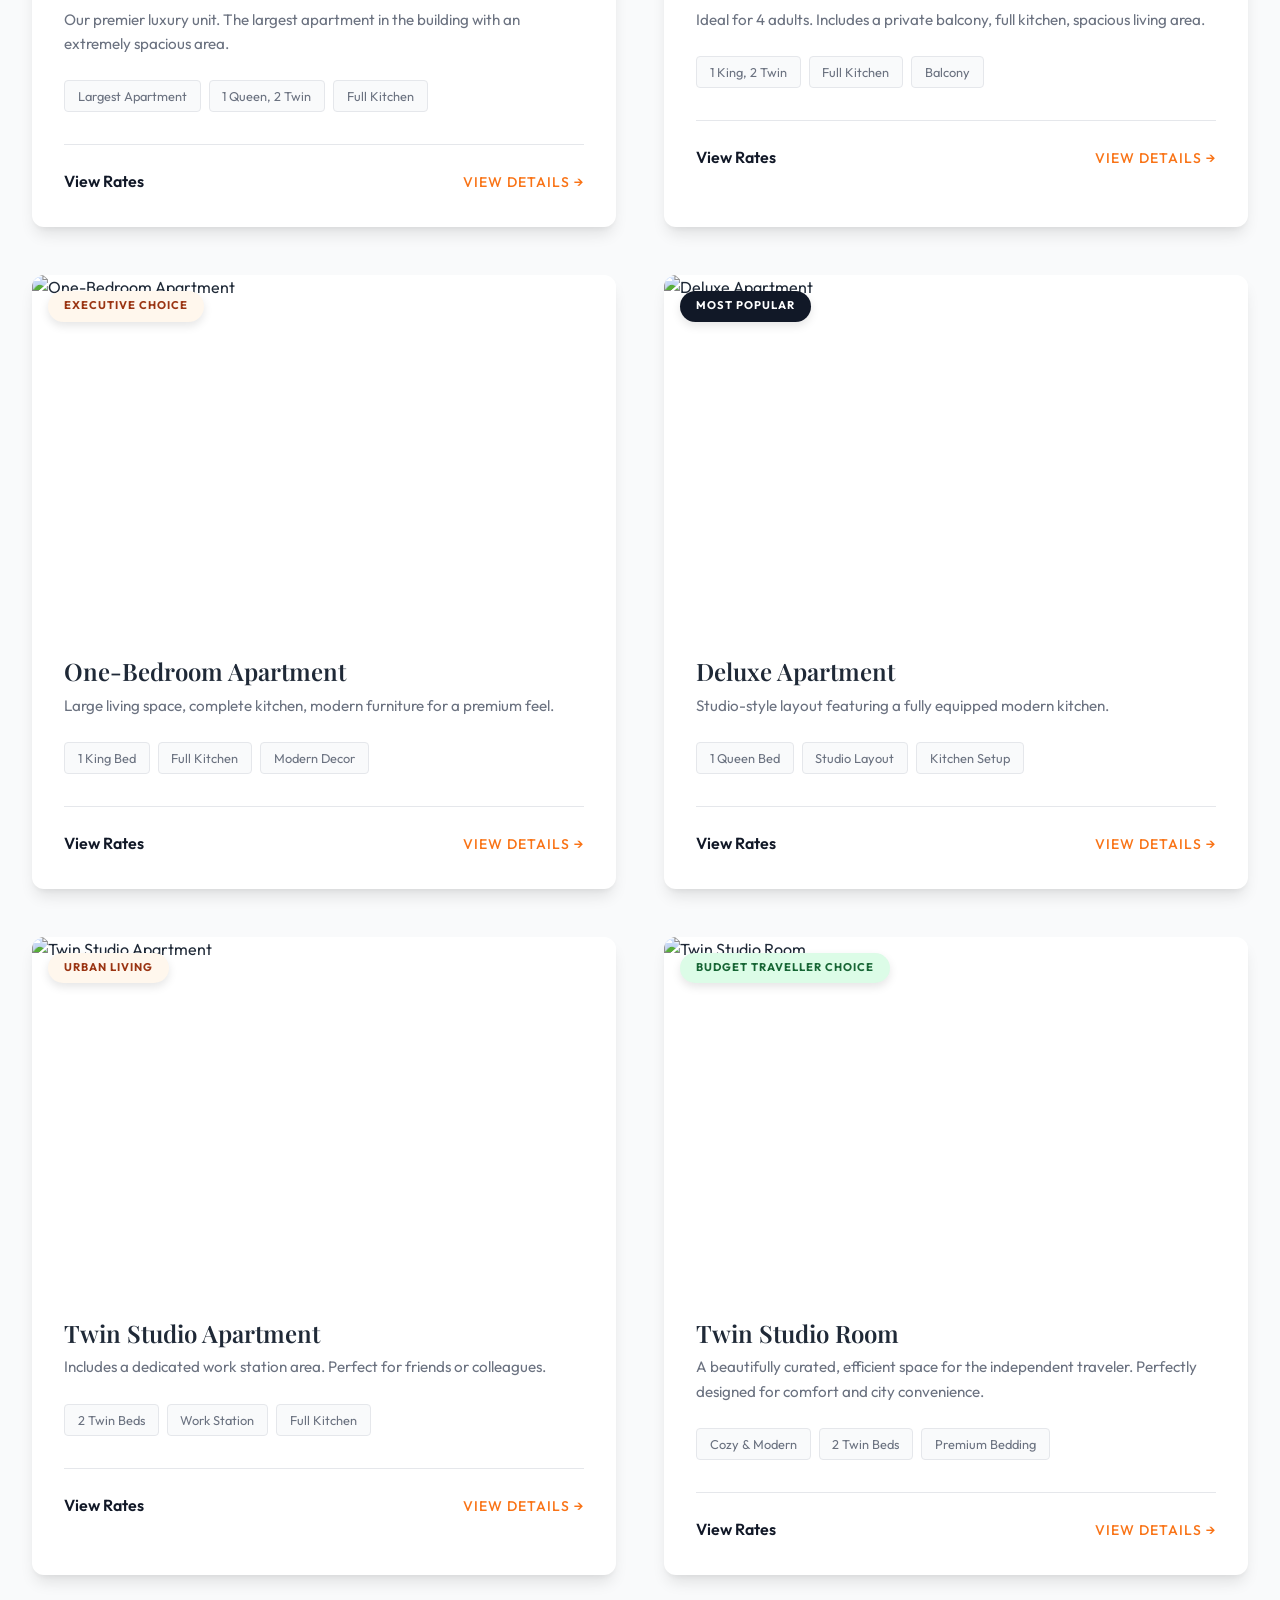
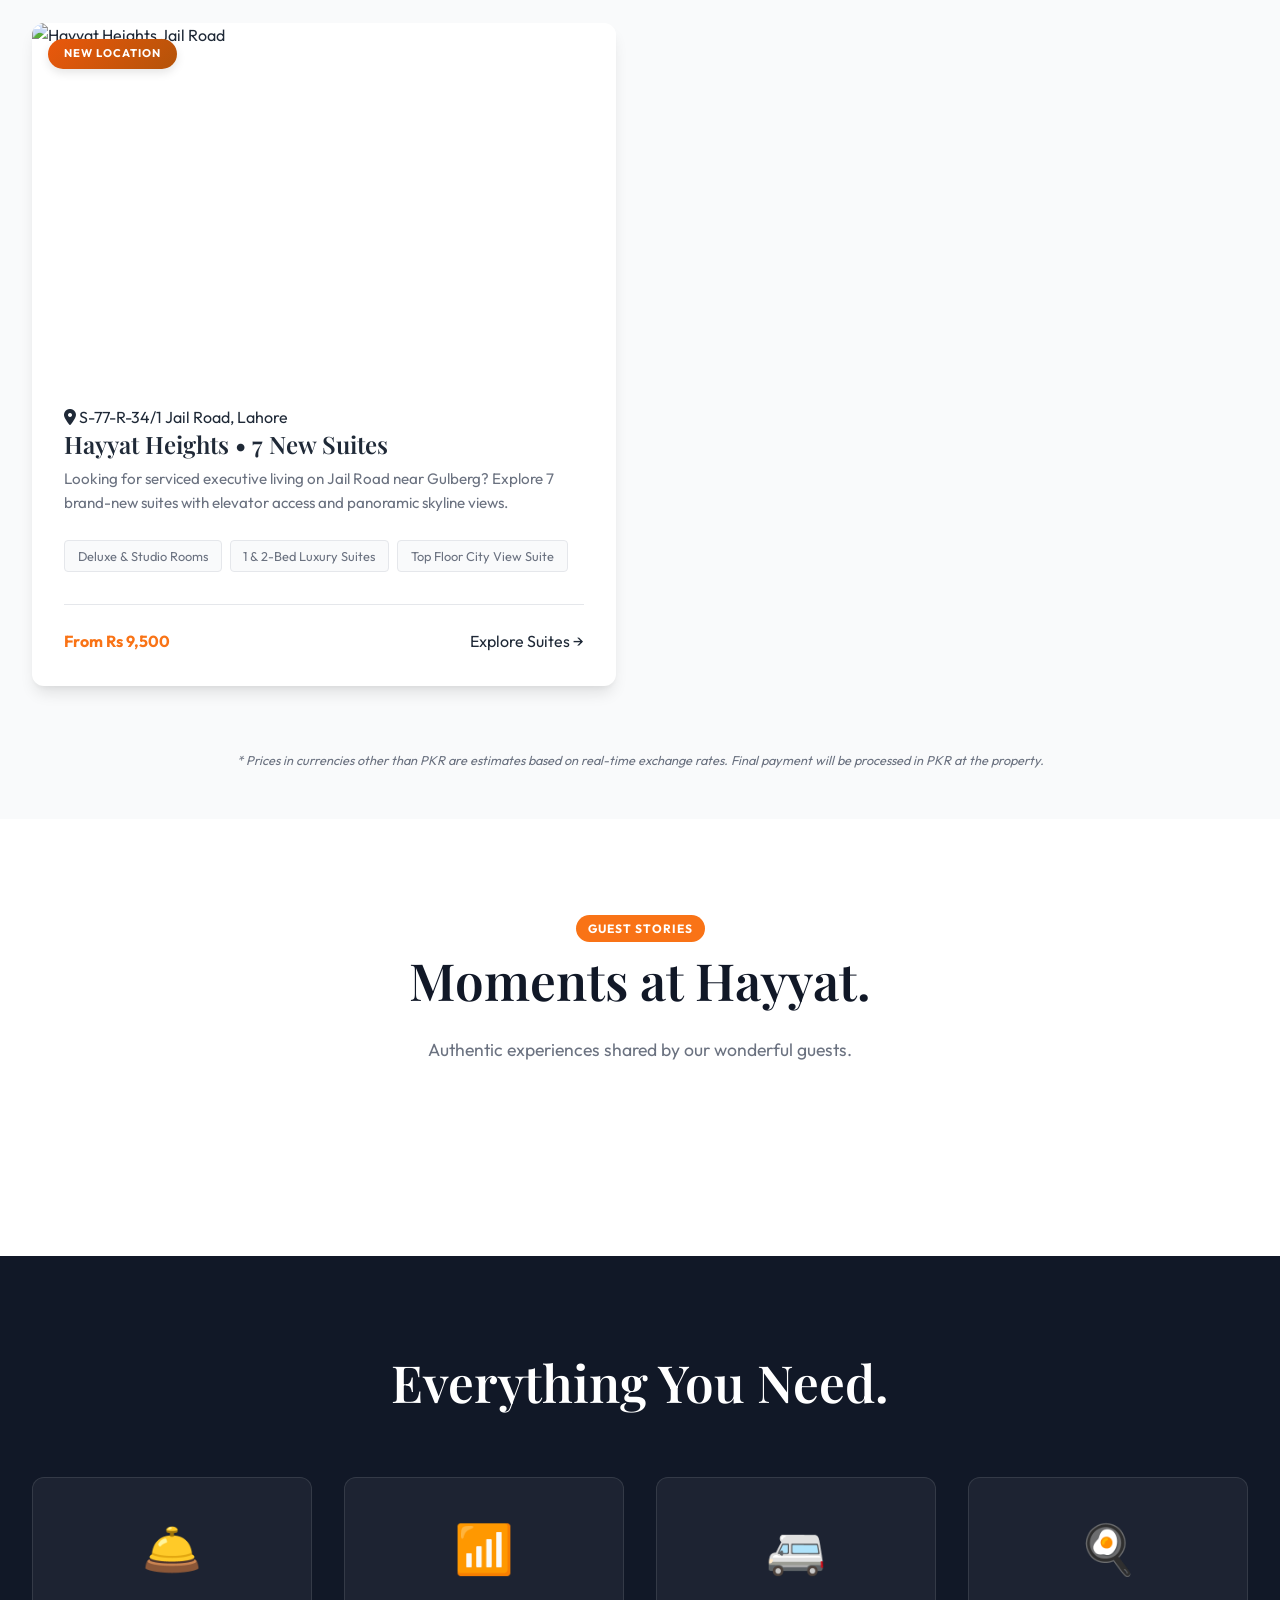
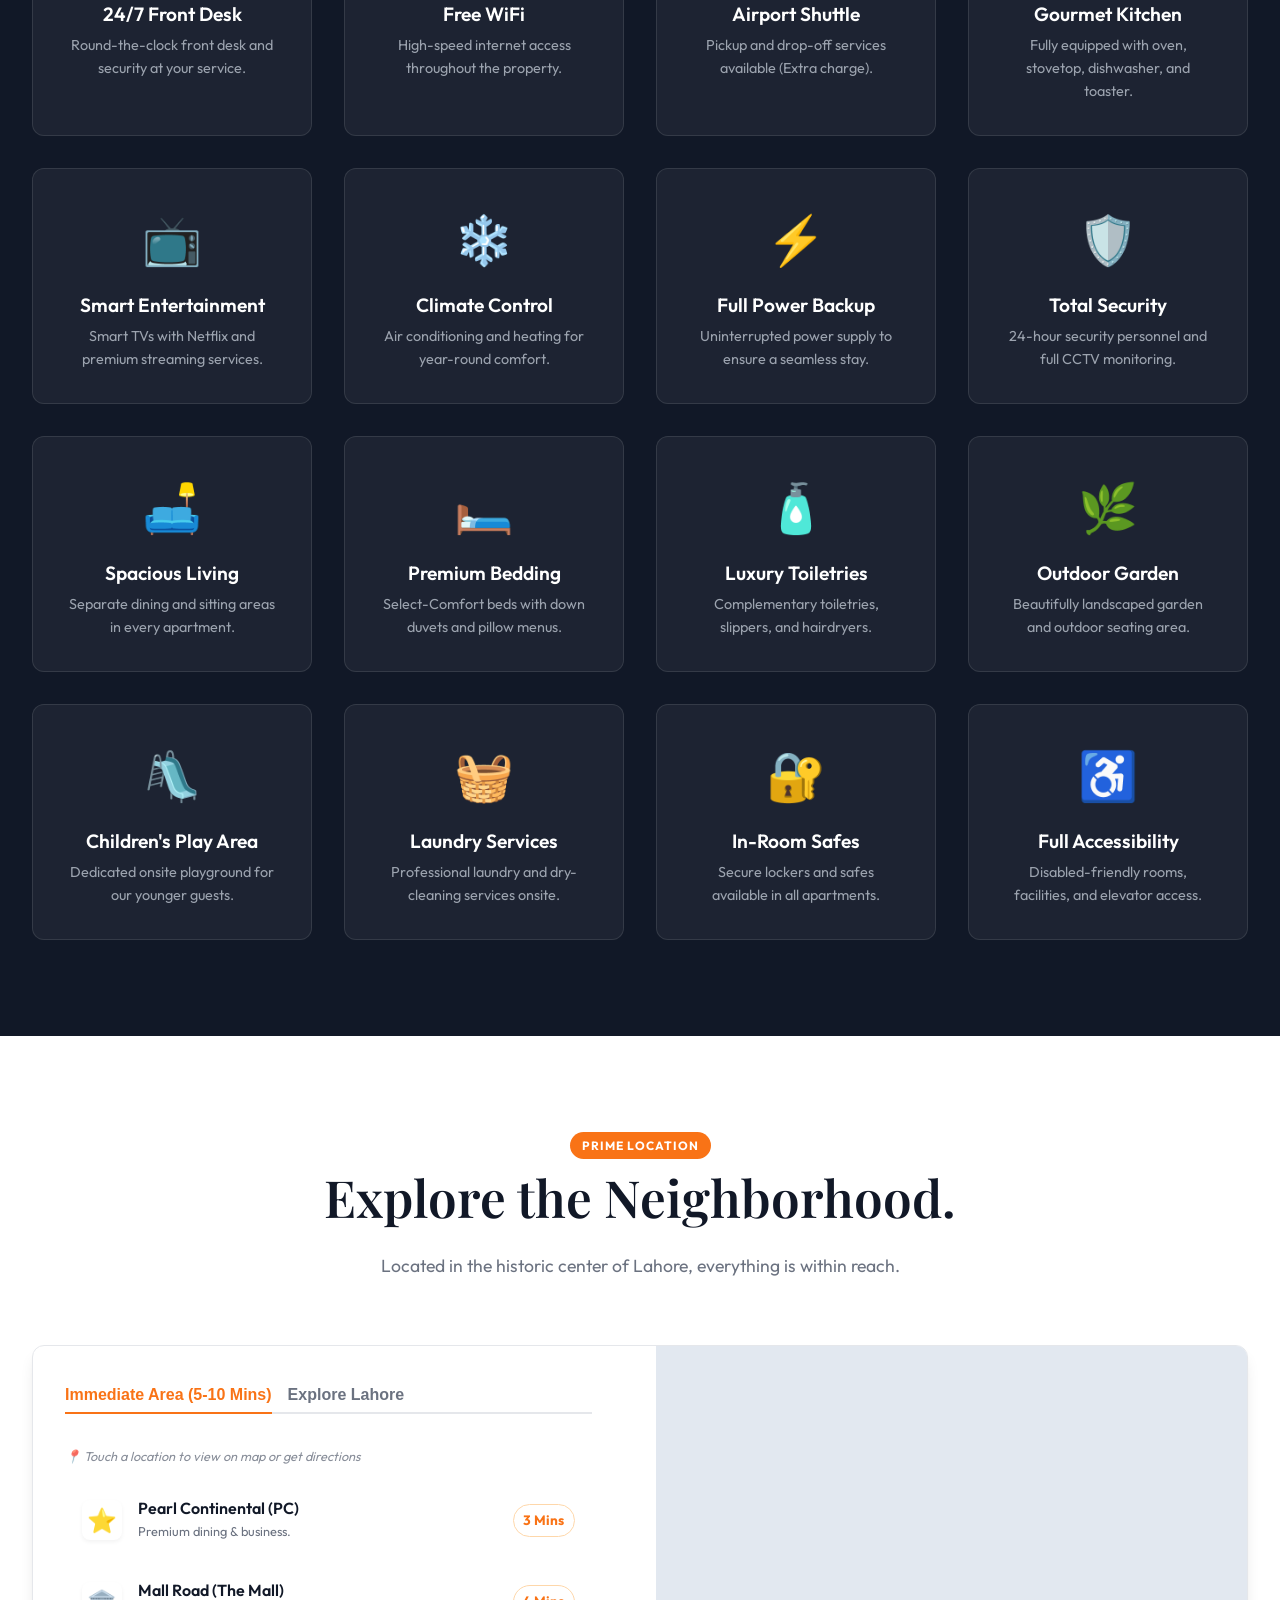
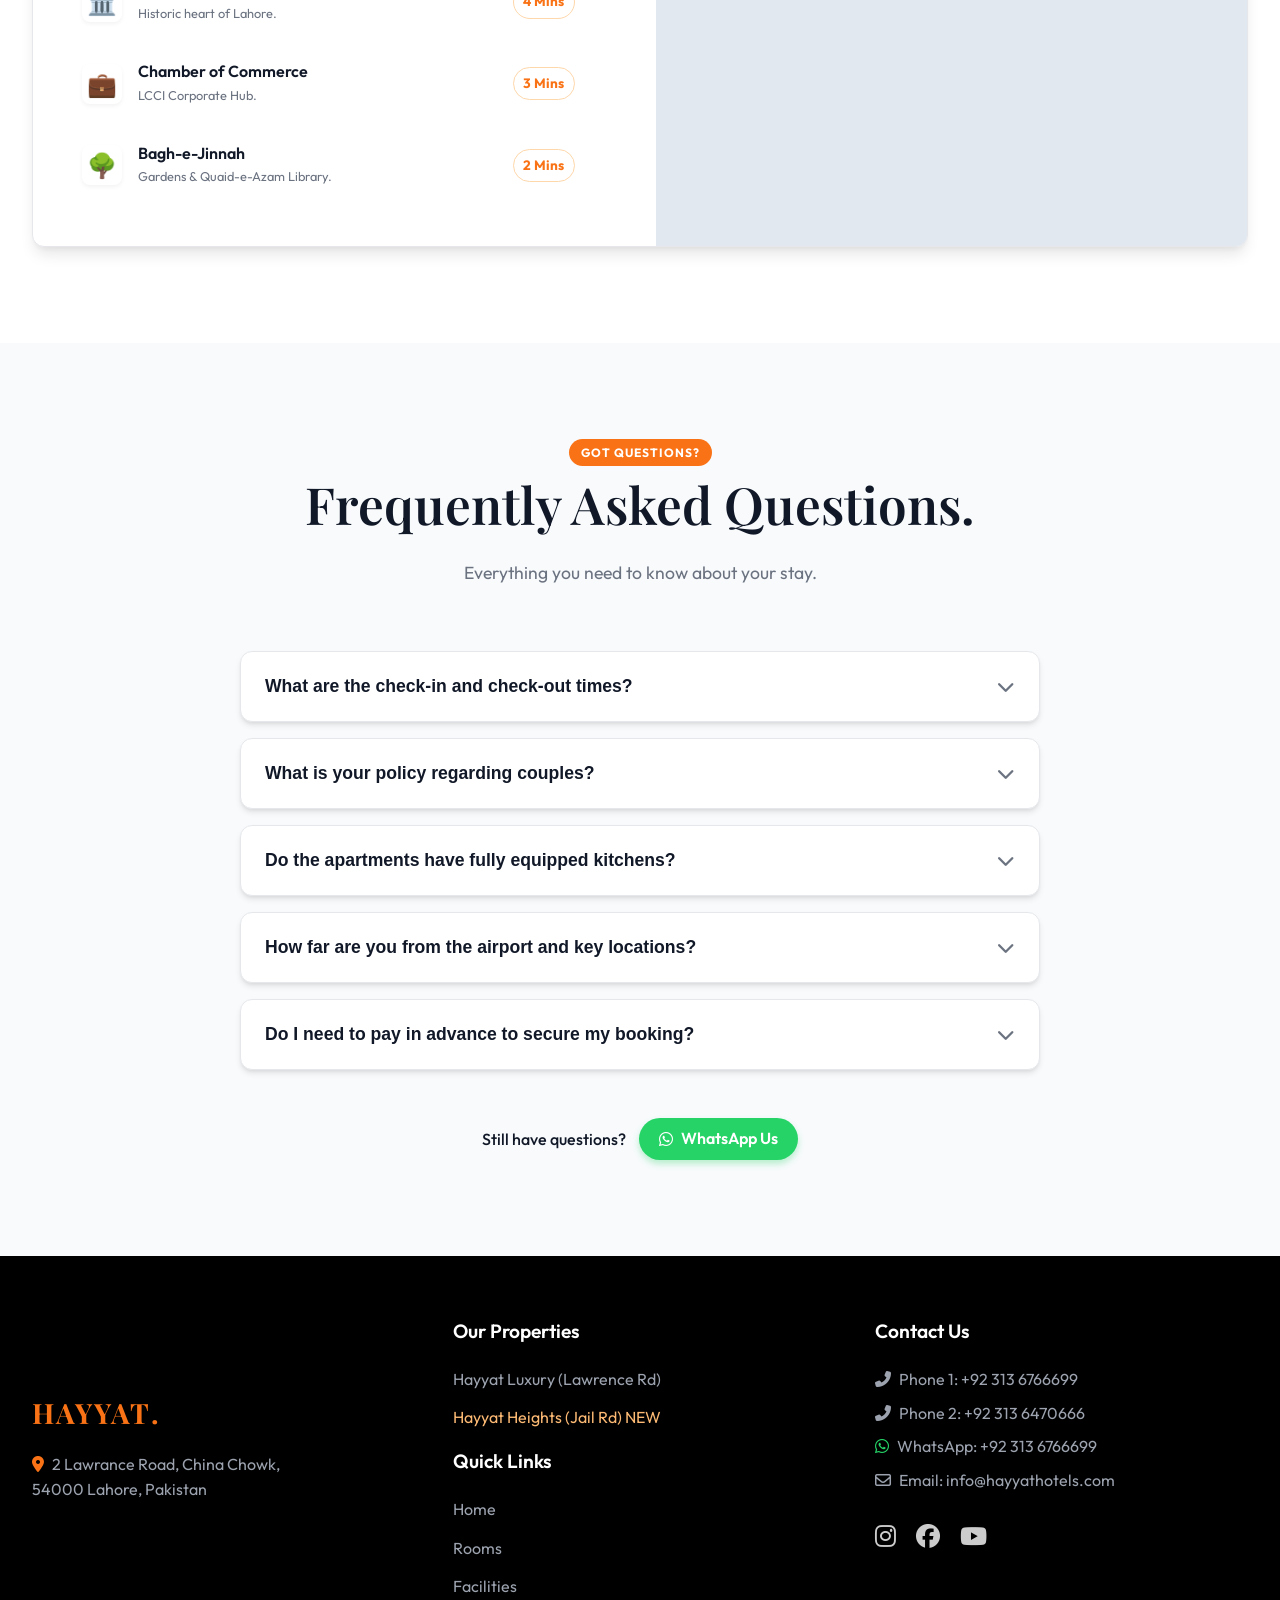
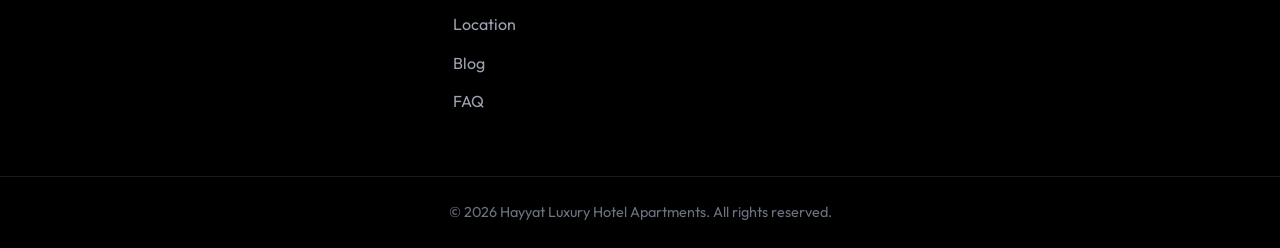
==== commit ded2e9ba: "Update stylesheet and script version in index.html" ====
--- a/index.html
+++ b/index.html
@@ -50,7 +50,7 @@
     <link
         href="https://fonts.googleapis.com/css2?family=Outfit:wght@300;400;500;700&family=Playfair+Display:ital,wght@0,400;0,600;1,400&display=swap"
         rel="stylesheet">
-    <link rel="stylesheet" href="style.css?v=2026.05.17.02">
+    <link rel="stylesheet" href="style.css?v=2026.05.17.08">
     <link rel="stylesheet" href="https://cdnjs.cloudflare.com/ajax/libs/font-awesome/6.5.1/css/all.min.css">
 
     <!-- Schema.org / JSON-LD for Google Hotel Search & Rich Results -->
@@ -282,21 +282,49 @@
                     <li><a href="#faq">FAQ</a></li>
                     <li><a href="#contact">Contact</a></li>
                 </ul>
-                <div class="currency-container">
-                    <div class="custom-currency-dropdown" id="currency-dropdown-wrapper">
-                        <div class="selected-currency" id="selected-currency-trigger">
-                            <span id="current-currency-text">PKR (Rs)</span>
-                            <i class="fas fa-chevron-down"></i>
-                        </div>
-                        <ul class="currency-options" id="currency-options-list">
-                            <li data-value="PKR">PKR (Rs)</li>
-                            <li data-value="USD">USD ($)</li>
-                            <li data-value="EUR">EUR (€)</li>
-                            <li data-value="GBP">GBP (£)</li>
-                        </ul>
-                    </div>
-                </div>
-                <a href="#booking-section" class="btn-primary">Book Now</a>
+                <div class="nav-actions">
+                    <div class="property-switcher-container">
+                        <div class="custom-property-dropdown" id="property-switcher-wrapper">
+                            <div class="selected-property" id="property-switcher-trigger" title="Switch Hotel Property">
+                                <span class="property-pulse-dot"></span>
+                                <i class="fas fa-hotel" style="color: var(--clr-orange);"></i>
+                                <span id="current-property-text">Hayyat Luxury</span>
+                                <i class="fas fa-chevron-down"></i>
+                            </div>
+                            <div class="property-options" id="property-options-list">
+                                <a href="index.html" class="property-option-item active">
+                                    <div class="prop-opt-icon"><i class="fas fa-building"></i></div>
+                                    <div class="prop-opt-text">
+                                        <span class="prop-opt-name">Hayyat Luxury Apartments</span>
+                                        <span class="prop-opt-loc"><i class="fas fa-map-marker-alt"></i> Lawrence Rd, China Chowk</span>
+                                    </div>
+                                </a>
+                                <a href="hayyat-heights.html" class="property-option-item">
+                                    <div class="prop-opt-icon"><i class="fas fa-city"></i></div>
+                                    <div class="prop-opt-text">
+                                        <span class="prop-opt-name">Hayyat Heights <span class="prop-badge-new">NEW</span></span>
+                                        <span class="prop-opt-loc"><i class="fas fa-map-marker-alt"></i> Jail Road, Lahore</span>
+                                    </div>
+                                </a>
+                            </div>
+                        </div>
+                    </div>
+                    <div class="currency-container">
+                        <div class="custom-currency-dropdown" id="currency-dropdown-wrapper">
+                            <div class="selected-currency" id="selected-currency-trigger">
+                                <span id="current-currency-text">PKR (Rs)</span>
+                                <i class="fas fa-chevron-down"></i>
+                            </div>
+                            <ul class="currency-options" id="currency-options-list">
+                                <li data-value="PKR">PKR (Rs)</li>
+                                <li data-value="USD">USD ($)</li>
+                                <li data-value="EUR">EUR (€)</li>
+                                <li data-value="GBP">GBP (£)</li>
+                            </ul>
+                        </div>
+                    </div>
+                    <a href="#booking-section" class="btn-primary">Book Now</a>
+                </div>
             </nav>
             <div class="hamburger">
                 <span class="bar"></span>
@@ -321,6 +349,19 @@
 
         <!-- Sticky Booking Bar -->
         <div id="booking-section" class="booking-bar animate-up delay-3">
+            <div class="booking-property-tabs">
+                <a href="index.html#booking-section" class="booking-tab active" title="Stay at Lawrence Road">
+                    <i class="fas fa-hotel"></i>
+                    <span class="tab-name">Hayyat Luxury</span>
+                    <span class="tab-location">Lawrence Rd</span>
+                </a>
+                <a href="hayyat-heights.html#booking-section" class="booking-tab" title="Stay at Jail Road">
+                    <i class="fas fa-building"></i>
+                    <span class="tab-name">Hayyat Heights</span>
+                    <span class="tab-location">Jail Rd</span>
+                    <span class="booking-tab-badge">NEW</span>
+                </a>
+            </div>
 
             <form action="#" class="booking-form">
                 <div class="input-group">
@@ -410,7 +451,20 @@
         </div>
     </div>
 
-
+    <!-- Hayyat Heights Launch Announcement Banner -->
+    <div class="property-announcement-banner">
+        <div class="container banner-content">
+            <div class="banner-left">
+                <span class="banner-tag">Now Open</span>
+                <p class="banner-title">
+                    Introducing <strong>Hayyat Heights</strong> on Jail Road, Lahore &mdash; Brand new luxury suites &amp; executive serviced apartments.
+                </p>
+            </div>
+            <a href="hayyat-heights.html" class="banner-cta">
+                Explore Hayyat Heights <i class="fas fa-arrow-right"></i>
+            </a>
+        </div>
+    </div>
 
     <!-- Introductory Section -->
     <section id="about" class="about section-padding">
@@ -444,6 +498,74 @@
         </div>
     </section>
 
+    <!-- Our Locations Showcase Section -->
+    <section id="properties" class="properties-showcase">
+        <div class="container">
+            <div class="section-header fade-in-scroll">
+                <span class="section-tag">Hospitality Portfolio</span>
+                <h2 class="section-title">Two Iconic Lahore Locations</h2>
+                <p>Choose between our flagship hotel apartments on Lawrence Road or our brand new executive suites on Jail Road. Both deliver authentic 4-star comfort, full kitchens, and warm hospitality.</p>
+            </div>
+
+            <div class="properties-grid">
+                <!-- Property 1: Hayyat Luxury Hotel Apartments -->
+                <div class="property-showcase-card fade-in-scroll">
+                    <div class="prop-card-media">
+                        <img src="https://images.unsplash.com/photo-1542314831-068cd1dbfeeb?auto=format&fit=crop&w=900&q=80" alt="Hayyat Luxury Hotel Apartments Lawrence Road">
+                        <span class="prop-card-badge">Flagship Property</span>
+                    </div>
+                    <div class="prop-card-body">
+                        <div class="prop-card-location">
+                            <i class="fas fa-map-marker-alt"></i> Lawrence Road, Lahore
+                        </div>
+                        <h3 class="prop-card-title">Hayyat Luxury Hotel Apartments</h3>
+                        <p class="prop-card-desc">Opposite Bagh-e-Jinnah &amp; Governor House. Featuring 6 spacious apartment categories ideal for families, groups, and long-term stays.</p>
+                        <ul class="prop-card-features">
+                            <li><i class="fas fa-check-circle"></i> 6 Apartment Categories</li>
+                            <li><i class="fas fa-check-circle"></i> Full Equipped Kitchens</li>
+                            <li><i class="fas fa-check-circle"></i> 4.9★ Rated on TripAdvisor</li>
+                            <li><i class="fas fa-check-circle"></i> 24/7 Security &amp; Concierge</li>
+                        </ul>
+                        <div class="prop-card-footer">
+                            <div class="prop-price-tag">
+                                <span class="label">Starting From</span>
+                                <span class="amount">Rs 9,000 <span class="period">/ night</span></span>
+                            </div>
+                            <a href="#apartments" class="btn-secondary">View Apartments &darr;</a>
+                        </div>
+                    </div>
+                </div>
+
+                <!-- Property 2: Hayyat Heights -->
+                <div class="property-showcase-card highlighted-card fade-in-scroll delay-1">
+                    <div class="prop-card-media">
+                        <img src="https://images.unsplash.com/photo-1582719478250-c89cae4dc85b?auto=format&fit=crop&w=900&q=80" alt="Hayyat Heights Jail Road">
+                        <span class="prop-card-badge badge-new">Brand New &bull; Now Open</span>
+                    </div>
+                    <div class="prop-card-body">
+                        <div class="prop-card-location">
+                            <i class="fas fa-map-marker-alt"></i> S-77-R-34/1 Jail Road, Lahore
+                        </div>
+                        <h3 class="prop-card-title">Hayyat Heights</h3>
+                        <p class="prop-card-desc">Our newly opened property on Jail Road near Gulberg corridor. 7 brand new designer suites, high-speed elevator, and top-floor city skyline views.</p>
+                        <ul class="prop-card-features">
+                            <li><i class="fas fa-check-circle"></i> 7 Brand New Suite Types</li>
+                            <li><i class="fas fa-check-circle"></i> High-Speed Elevator Access</li>
+                            <li><i class="fas fa-check-circle"></i> Top Floor City View Suites</li>
+                            <li><i class="fas fa-check-circle"></i> Modern Serviced Living</li>
+                        </ul>
+                        <div class="prop-card-footer">
+                            <div class="prop-price-tag">
+                                <span class="label">Starting From</span>
+                                <span class="amount" style="color: var(--clr-orange);">Rs 9,500 <span class="period">/ night</span></span>
+                            </div>
+                            <a href="hayyat-heights.html" class="btn-primary" style="background: var(--clr-orange); border-color: var(--clr-orange);">Explore Hayyat Heights &rarr;</a>
+                        </div>
+                    </div>
+                </div>
+            </div>
+        </div>
+    </section>
 
     <!-- Apartments Showcase -->
     <section id="apartments" class="apartments section-padding">
@@ -577,6 +699,30 @@
                         </div>
                     </div>
                 </div>
+
+                <!-- 7. Hayyat Heights Spotlight Card (New Location) -->
+                <div class="room-card room-card-spotlight fade-in-scroll delay-1">
+                    <div class="room-img-container">
+                        <img src="https://images.unsplash.com/photo-1582719478250-c89cae4dc85b?auto=format&fit=crop&w=800&q=80" alt="Hayyat Heights Jail Road" class="room-img">
+                        <div class="badge badge-featured" style="background: linear-gradient(135deg, #ea580c, #b45309);">NEW LOCATION</div>
+                    </div>
+                    <div class="room-info">
+                        <div class="spotlight-loc-tag">
+                            <i class="fas fa-map-marker-alt"></i> S-77-R-34/1 Jail Road, Lahore
+                        </div>
+                        <h3>Hayyat Heights &bull; 7 New Suites</h3>
+                        <p>Looking for serviced executive living on Jail Road near Gulberg? Explore 7 brand-new suites with elevator access and panoramic skyline views.</p>
+                        <ul class="room-features">
+                            <li>Deluxe &amp; Studio Rooms</li>
+                            <li>1 &amp; 2-Bed Luxury Suites</li>
+                            <li>Top Floor City View Suite</li>
+                        </ul>
+                        <div class="room-footer">
+                            <span class="price" style="color: var(--clr-orange); font-weight: 700;">From Rs 9,500</span>
+                            <a href="hayyat-heights.html" class="btn-spotlight-cta">Explore Suites &rarr;</a>
+                        </div>
+                    </div>
+                </div>
             </div>
         </div>
     </section>
@@ -926,12 +1072,18 @@
                         Chowk,<br>54000 Lahore, Pakistan</a></p>
             </div>
             <div class="footer-links">
-                <h4>Quick Links</h4>
+                <h4>Our Properties</h4>
+                <ul>
+                    <li><a href="index.html">Hayyat Luxury (Lawrence Rd)</a></li>
+                    <li><a href="hayyat-heights.html" style="color: #fdba74;">Hayyat Heights (Jail Rd) <span class="prop-badge-new">NEW</span></a></li>
+                </ul>
+                <h4 style="margin-top: 1.2rem;">Quick Links</h4>
                 <ul>
                     <li><a href="#home">Home</a></li>
                     <li><a href="#apartments">Rooms</a></li>
                     <li><a href="#amenities">Facilities</a></li>
                     <li><a href="#neighborhood">Location</a></li>
+                    <li><a href="blog.html">Blog</a></li>
                     <li><a href="#faq">FAQ</a></li>
                 </ul>
             </div>
@@ -1318,7 +1470,7 @@
 
     <!-- Libraries for PDF Generation -->
     <script src="https://cdnjs.cloudflare.com/ajax/libs/html2pdf.js/0.10.1/html2pdf.bundle.min.js"></script>
-    <script src="script.js?v=2026.05.17.02"></script>
+    <script src="script.js?v=2026.05.17.05"></script>
 
     <!-- Floating Mobile Contact Bubble -->
     <div class="floating-contact-bubble" id="floating-contact-bubble">
